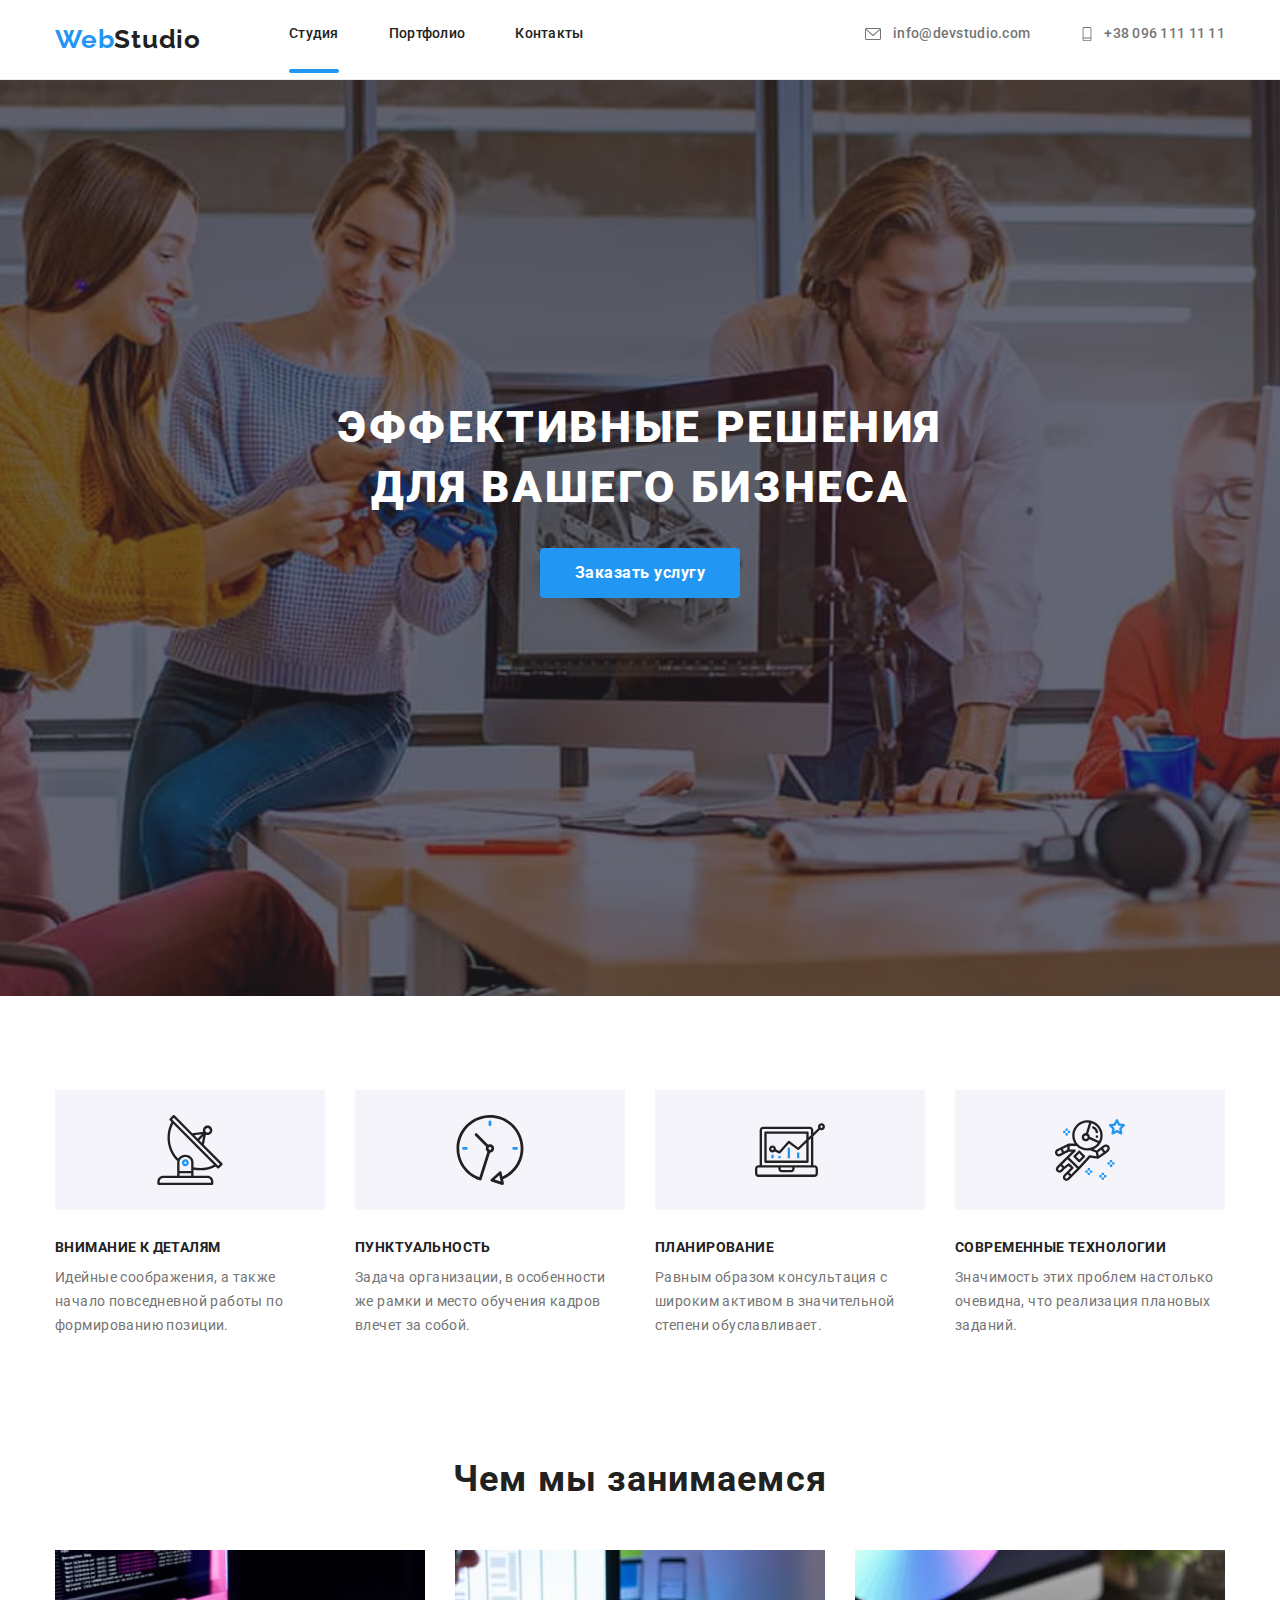
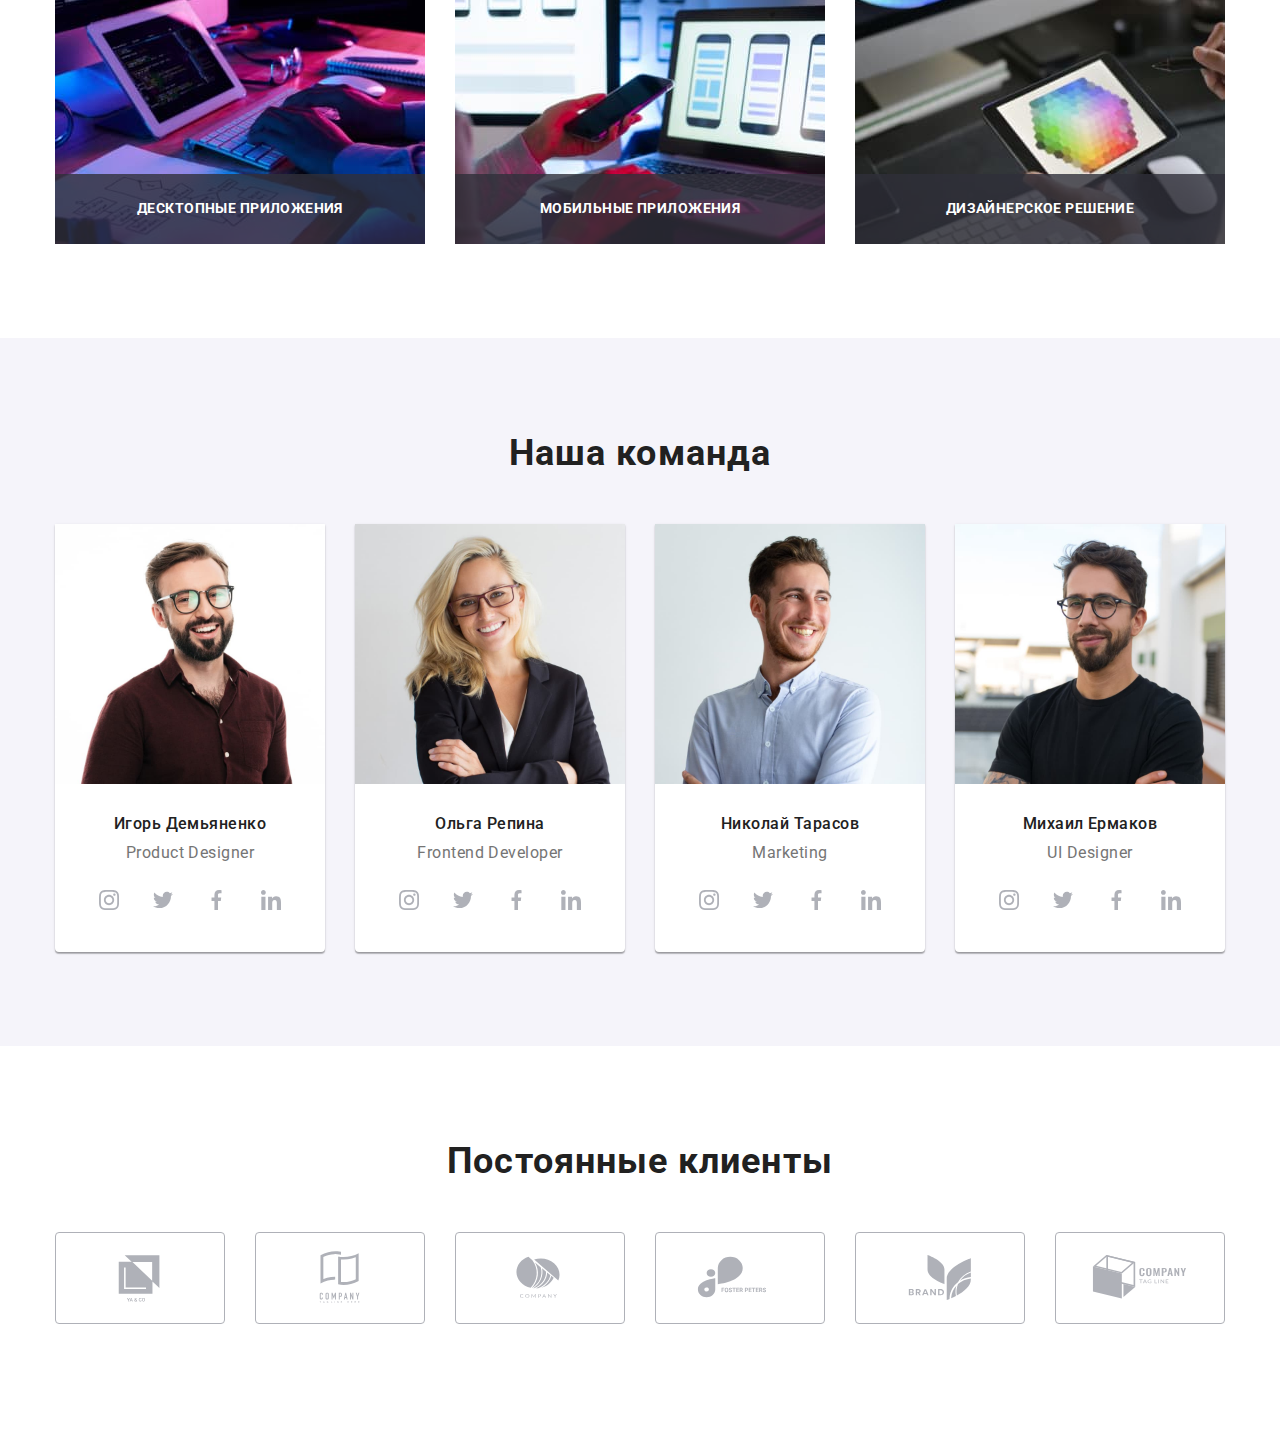
==== index.html @ 8dc0417c "." ====
<!DOCTYPE html>
<html lang="ru">
<head>
    <meta charset="UTF-8">
    <meta name="viewport" content="width=device-width, initial-scale=1.0">
    <title>Студия</title>
    <link rel="preconnect" href="https://fonts.googleapis.com" />
    <link rel="preconnect" href="https://fonts.gstatic.com" crossorigin />
    <link href="https://fonts.googleapis.com/css2?family=Roboto:wght@400;500;700;900&family=Raleway:wght@700&display=swap"
        rel="stylesheet" />
    <link rel="stylesheet" href="modern-normalize.css" crossorigin="anonymous" referrerpolicy="no-referrer" />
    <!-- <link rel="stylesheet" href="css/styles.css"/> -->
   <link rel="stylesheet" href="./css/main.min.css">
</head>
<body>
    <header class="header">
        <div class="container header__container">
        <a href="" class="header__logo link logo-span--color-dark"><span class="web">Web</span>Studio</a>
            <nav class="header__navigation">
                <ul class="header-list list">
                    <li class="header-list__item">
                        <a href="index.html" class="header-list__link link current">Студия</a>
                    </li>
                    <li class="header-list__item">
                        <a href="portfolio.html" class="header-list__link link">Портфолио</a>
                    </li>
                    <li class="header-list__item">
                        <a href="" class="header-list__link link">Контакты</a>
                    </li>
                </ul>
            </nav> 
            <div class="header__connect">
        <a href="mailto:info@devstudio.com" class="header__contacts link">
            <svg class="header__social-icon" width="20px" height="16px">
                <use href="./images/icons.svg#icon-mail"></use>

            </svg>
            info@devstudio.com</a>
   
        <a href="tel:+38 096 111 11 11" class="header__contacts link">
            <svg class="header__social-icon" 
            width="14px" 
            height="20px">
                <use href="./images/icons.svg#icon-phone"></use>
            </svg>
            +38 096 111 11 11</a>
    </div>
    <div class="open-menu">
        <button class="open-menu-btn">
        <svg class="open-menu-btn__icon" width="24px" height="16px">
            <use href="./images/icons.svg#icon-menu"></use>
        </svg>
    </button>
    </div>
    </div>
    <div class="mob-menu">
        <div class="container">
        <button type="button" class="mob-menu__btn" data-modal-close><svg class="mob-menu__btn__icon" width="18px"
                height="18px">
                <use href="./images/icons.svg#icon-close-black">
                </use>
            </svg>
        </button>
        <ul class="mob-menu-list list">
            <li class="mob-menu-list__item">
                <a href="index.html" class="mob-menu-list__link link current">Студия</a>
            </li>
            <li class="mob-menu-list__item">
                <a href="portfolio.html" class="mob-menu-list__link link">Портфолио</a>
            </li>
            <li class="mob-menu-list__item">
                <a href="" class="mob-menu-list__link link">Контакты</a>
            </li>
        </ul>
        <div class="mob-menu__connect">
            <a href="mailto:info@devstudio.com" class="mob-menu__contacts link">
                info@devstudio.com</a>
        
            <a href="tel:+38 096 111 11 11" class="mob-menu__contacts link">
                +38 096 111 11 11</a>
        </div>
        <div class="mob-social">
        <ul class="mob-menu-social-list list">
            <li class="mob-menu-social__item">
                <a class="mob-menu-social__link link">Instagram</a>
            </li>
            <li class="mob-menu-social__icon">
                <a class="mob-menu-social__link link">Twitter</a>
            </li>
            <li class="mob-menu-social__icon">
                <a class="mob-menu-social__link link">Facebook</a>
            </li>
            <li class="mob-menu-social__icon">
                <a class="mob-menu-social__link link">LinkedIn</a>
            </li>
        </ul>
    </div>
        </div>
    </div>
    </header>    
        <section class="main-title">
            <div class="container main-title__section">
            <h1>Эффективные решения для вашего бизнеса</h1>
            <button type="button" class="main-title__btn" data-modal-open>Заказать услугу</button>
        </div>
        </section>
    <main>
        <section class="points">
            <div class="container points__section symbols">
                <ul class="symbols-list list">
                    <li class="symbols-list__item">
                        
                        <a class="symbols-list__link link">
                            <svg class="symbols-list__icon" 
                            width="65,32"
                            height="70">
                        <use href="./images/icons.svg#icon-antenna"></use>
                    </svg>
                        </a>
                        <div class="symbols__under">
                            <h3 class="points-list__title">Внимание к деталям</h3>
                            <p class="points-list__pre-title">Идейные соображения, а также начало повседневной работы по формированию позиции.</p>
                        </div>
                    </li>
                    <li class="symbols-list__item">
                        <a class="symbols-list__link link">
                            <svg class="symbols-list__icon" width="66,96" height="70">
                                <use href="./images/icons.svg#icon-clock"></use>
                            </svg>
                        </a>
                        <div class="symbols__under">
                            <h3 class="points-list__title">Пунктуальность</h3>
                            <p class="points-list__pre-title">Задача организации, в особенности же рамки и место обучения кадров влечет за собой.
                        </p>
                        </div>
                    </li>
                    <li class="symbols-list__item">
                        <a class="symbols-list__link link">
                            <svg class="symbols-list__icon" width="70" height="70">
                                <use href="./images/icons.svg#icon-diagram"></use>
                            </svg>
                        </a>
                        <div class="symbols__under">
                            <h3 class="points-list__title">Планирование</h3>
                            <p class="points-list__pre-title">Равным образом консультация с широким активом в значительной степени обуславливает.
                            </p>
                        </div>
                    </li>
                    <li class="symbols-list__item">
                        <a class="symbols-list__link link">
                            <svg class="symbols-list__icon" width="70" height="70">
                                <use href="./images/icons.svg#icon-astronaut"></use>
                            </svg>
                        </a>
                        <div class="symbols__under">
                            <h3 class="points-list__title">Современные технологии</h3>
                            <p class="points-list__pre-title">Значимость этих проблем настолько очевидна, что реализация плановых заданий.</p>
                        </div>
                    </li>
                </ul>
            <!-- <ul class="points-list list">
                <li class="points-list__item">
                    <h3 class="points-list__title">Внимание к деталям</h3>
                    <p class="points-list__pre-title">Идейные соображения, а также начало повседневной работы по формированию позиции.</p>
                </li>
                <li class="points-list__item">
                    <h3 class="points-list__title">Пунктуальность</h3>
                    <p class="points-list__pre-title">Задача организации, в особенности же рамки и место обучения кадров влечет за собой.</p>
                </li>
                <li class="points-list__item">
                    <h3 class="points-list__title">Планирование</h3>
                    <p class="points-list__pre-title">Равным образом консультация с широким активом в значительной степени обуславливает.</p>
                </li>
                <li class="points-list__item">
                    <h3 class="points-list__title">Современные технологии</h3>
                    <p class="points-list__pre-title">Значимость этих проблем настолько очевидна, что реализация плановых заданий.</p>
                </li>
            </ul> -->
            </div>
        </section>
        <section class="products">
            <div class="container products__section">
            <h2 class="h2">Чем мы занимаемся</h2>
            <ul class="products-list list">
                <li class="products-list__item">
                    <img
                    class="products__img"
                    srcset="./images/img-1.jpg 1x, 
                    ./images/img-1-2x.jpg 2x"
                    src="./images/img-1.jpg" 
                    alt="рабочий процес"
                    width="370"  
                    height="294"
                    />
                    <p class="products-list__bottom">Десктопные приложения</p>
                    </li>
                <li class="products-list__item">
                    <img 
                    class="products__img"
                    srcset="./images/img-2.jpg 1x, 
                    ./images/img-2-2x.jpg 2x"
                    src="./images/img-2.jpg" 
                    alt="рабочий процес"
                    width="370" 
                    height="294"
                    />
                    <p class="products-list__bottom">Мобильные приложения</p>
                </li>
                <li class="products-list__item">
                    <img 
                    class="products__img"
                    srcset="./images/img-3.jpg 1x, 
                    ./images/img-3-2x.jpg 2x"
                    src="./images/img-3.jpg" 
                    alt="рабочий процес"
                    width="370" 
                    height="294"
                    />
                    <p class="products-list__bottom">Дизайнерское решение</p>
                </li>
            </ul>
            </div>
        </section>
        <section class="team">
        <div class="container team__section">
        <h2 class="h2">Наша команда</h2>
        <ul class="team-list list">
            <li class="team-list__item">
                <img 
                class="team__img"
                src="./images/img-4.jpg" 
                alt="работник"
                width="270"
                height="260"
                />
                <div class="team-item__under">
                <h3 class="team-list__title">Игорь Демьяненко</h3>
                <p lang="en" class="team-list__text">Product Designer</p>
                <ul class="social-list list">
                    <li class="social-list__item ">
                        <a href="" class="social-list__link link">
                            <svg class="social-list__icon" 
                                 width="20" 
                                 height="20">
                                <use href="./images/icons.svg#icon-instagram"></use>
                            </svg>
                        </a>
                    </li>
                    <li class="social-list__item ">
                        <a href="" class="social-list__link link">
                            <svg class="social-list__icon" 
                                 width="20" 
                                 height="20">
                                <use href="./images/icons.svg#icon-twiter"></use>
                            </svg>
                        </a>
                    </li>
                    <li class="social-list__item ">
                        <a href="" class="social-list__link link">
                            <svg class="social-list__icon"  
                                 width="20" 
                                 height="20">
                                <use href="./images/icons.svg#icon-facebook"></use>
                            </svg>
                        </a>
                    </li>
                    <li class="social-list__item">
                        <a href="" class="social-list__link link">
                            <svg class="social-list__icon" 
                                 width="20" 
                                 height="20">
                                <use href="./images/icons.svg#icon-linkedin"></use>
                            </svg>
                        </a>
                    </li>
                </ul>
                </div>
            </li>
            <li class="team-list__item">
                <img 
                class="team__img"
                src="./images/img-5.jpg" 
                alt="работник"
                width="270" 
                height="260"
                />
                <div class="team-item__under">
                <h3 class="team-list__title">Ольга Репина</h3>
                <p lang="en" class="team-list__text">Frontend Developer</p>
                <ul class="social-list list">
                    <li class="social-list__item ">
                        <a href="" class="social-list__link link">
                            <svg class="social-list__icon" width="20" height="20">
                                <use href="./images/icons.svg#icon-instagram"></use>
                            </svg>
                        </a>
                    </li>
                    <li class="social-list__item ">
                        <a href="" class="social-list__link link">
                            <svg class="social-list__icon" width="20" height="20">
                                <use href="./images/icons.svg#icon-twiter"></use>
                            </svg>
                        </a>
                    </li>
                    <li class="social-list__item ">
                        <a href="" class="social-list__link link">
                            <svg class="social-list__icon" width="20" height="20">
                                <use href="./images/icons.svg#icon-facebook"></use>
                            </svg>
                        </a>
                    </li>
                    <li class="social-list__item">
                        <a href="" class="social-list__link link">
                            <svg class="social-list__icon" width="20" height="20">
                                <use href="./images/icons.svg#icon-linkedin"></use>
                            </svg>
                        </a>
                    </li>
                </ul>
                </div>
            </li>
            <li class="team-list__item">
                <img 
                class="team__img"
                src="./images/img-6.jpg" 
                alt="работник"
                width="270" 
                height="260"
                />
                <div class="team-item__under">
                <h3 class="team-list__title">Николай Тарасов</h3>
                <p lang="en" class="team-list__text">Marketing</p>
                <ul class="social-list list">
                    <li class="social-list__item ">
                        <a href="" class="social-list__link link">
                            <svg class="social-list__icon" width="20" height="20">
                                <use href="./images/icons.svg#icon-instagram"></use>
                            </svg>
                        </a>
                    </li>
                    <li class="social-list__item ">
                        <a href="" class="social-list__link link">
                            <svg class="social-list__icon" width="20" height="20">
                                <use href="./images/icons.svg#icon-twiter"></use>
                            </svg>
                        </a>
                    </li>
                    <li class="social-list__item ">
                        <a href="" class="social-list__link link">
                            <svg class="social-list__icon" width="20" height="20">
                                <use href="./images/icons.svg#icon-facebook"></use>
                            </svg>
                        </a>
                    </li>
                    <li class="social-list__item">
                        <a href="" class="social-list__link link">
                            <svg class="social-list__icon" width="20" height="20">
                                <use href="./images/icons.svg#icon-linkedin"></use>
                            </svg>
                        </a>
                    </li>
                </ul>
                </div>
            </li>
            <li class="team-list__item">
                <img 
                class="team__img"
                src="./images/img-7.jpg" 
                alt="работник"
                width="270" 
                height="260"
                />
                <div class="team-item__under">
                <h3 class="team-list__title">Михаил Ермаков</h3>
                <p lang="en" class="team-list__text">UI Designer</p>
                <ul class="social-list list">
                    <li class="social-list__item ">
                        <a href="" class="social-list__link link">
                            <svg class="social-list__icon" width="20" height="20">
                                <use href="./images/icons.svg#icon-instagram"></use>
                            </svg>
                        </a>
                    </li>
                    <li class="social-list__item ">
                        <a href="" class="social-list__link link">
                            <svg class="social-list__icon" width="20" height="20">
                                <use href="./images/icons.svg#icon-twiter"></use>
                            </svg>
                        </a>
                    </li>
                    <li class="social-list__item ">
                        <a href="" class="social-list__link link">
                            <svg class="social-list__icon" width="20" height="20">
                                <use href="./images/icons.svg#icon-facebook"></use>
                            </svg>
                        </a>
                    </li>
                    <li class="social-list__item">
                        <a href="" class="social-list__link link">
                            <svg class="social-list__icon" width="20" height="20">
                                <use href="./images/icons.svg#icon-linkedin"></use>
                            </svg>
                        </a>
                    </li>
                </ul>
                </div>
            </li>
        </ul>
        </div>
        </section>
        <section class="clients">
            <div class="container clients__block">
            <h2 class="h2">Постоянные клиенты</h2>
            <ul class="clients-list list">
                <li class="clients-list__item">
                    <a href="" class="clients-list__link link">
                        <svg class="clients-list__icon" width="106" height="60">
                            <use href="./images/icons.svg#icon-Logo"></use>
                        </svg>
                    </a>
                </li>
                <li class="clients-list__item">
                    <a href="" class="clients-list__link link">
                        <svg class="clients-list__icon" width="106" height="60">
                            <use href="./images/icons.svg#icon-Logo-1"></use>
                        </svg>
                    </a>
                </li>
                <li class="clients-list__item">
                    <a href="" class="clients-list__link link">
                        <svg class="clients-list__icon" width="106" height="60">
                            <use href="./images/icons.svg#icon-Logo-2"></use>
                        </svg>
                    </a>
                </li>
                <li class="clients-list__item">
                    <a href="" class="clients-list__link link">
                        <svg class="clients-list__icon" width="106" height="60">
                            <use href="./images/icons.svg#icon-Logo-3"></use>
                        </svg>
                    </a>
                </li>
                <li class="clients-list__item">
                    <a href="" class="clients-list__link link">
                        <svg class="clients-list__icon" width="106" height="60">
                            <use href="./images/icons.svg#icon-Logo-4"></use>
                        </svg>
                    </a>
                </li>
                <li class="clients-list__item">
                    <a href="" class="clients-list__link link">
                        <svg class="clients-list__icon" width="106" height="60">
                            <use href="./images/icons.svg#icon-Logo-5"></use>
                        </svg>
                    </a>
                </li>
            </ul>
            </div>
        </section>
    </main>
    <!-- <footer class="footer">
        <div class="container footer__full">
        <div class="container-1 footer__adress">
        <a href="" class="footer__logo link logo-span--color-light"><span class="web">Web</span>Studio</a>
        <address>
            <ul class="footer-contact-list list">
                <li class="footer-contact-list__item"><a
                        href="https://www.google.com/maps?q=%D0%B3.+%D0%9A%D0%B8%D0%B5%D0%B2,+%D0%BF%D1%80-%D1%82+%D0%9B%D0%B5%D1%81%D0%B8+%D0%A3%D0%BA%D1%80%D0%B0%D0%B8%D0%BD%D0%BA%D0%B8,+26&um=1&ie=UTF-8&sa=X&ved=2ahUKEwiX25f0-PTzAhWwhv0HHc4ZDNgQ_AUoAXoECAEQAw"
                        class="footer-contact-list__link link" target="_blank" rel="noreferrer noopener">г. Киев, пр-т Леси Украинки,
                        26</a>
                </li>
                <li class="footer-contact-list__item item"><a href="mailto:info@devstudio.com" class="footer-contact-list__tel link">info@example.com</a>
                </li>
                <li class="footer-contact-list__item item-1"><a href="tel:+38 096 111 11 11" class="footer-contact-list__tel link">+38 099 111 11 11</a>
                </li>
            </ul>
        </address>
        </div>
    <div class="container-1 footer__social">
        <h4 class="h4">присоединяйтесь</h4>
        <ul class="footer-social list">
            <li class="footer-social__item ">
                <a 
                href="" 
                class="footer-social__link link">
                     <svg class="footer-social__icon" 
                     width="20" 
                     height="20">
                    <use href="./images/icons.svg#icon-instagram"></use>
                </svg>
            </a>
            </li>
            <li class="footer-social__item ">
                <a href="" 
                class="footer-social__link link">
                <svg class="footer-social__icon" 
                     width="20" 
                     height="20">
                    <use href="./images/icons.svg#icon-twiter"></use>
                </svg>
                </a>
            </li>
            <li class="footer-social__item ">
                <a href="" 
                class="footer-social__link link">
                <svg class="footer-social__icon" 
                     width="20" 
                     height="20">
                    <use href="./images/icons.svg#icon-facebook"></use>
                </svg>
                </a>
            </li>
            <li class="footer-social__item">
                <a href="" 
                class="footer-social__link link">
                <svg class="footer-social__icon" 
                     width="20" 
                     height="20">
                    <use href="./images/icons.svg#icon-linkedin"></use>
                </svg>
                </a>
            </li>
        </ul>
        </div> -->
        <!-- <div class="container-2 footer__subscribe subscribe"> 
            <h4 class="h4">Подпишитесь на рассылку</h4>
            <form name="subscribe-form" class="subscribe-form" autocomplete="on" novalidate>
                <input type="email" name="email" placeholder="E-mail" class="subscribe-form__input"/>
                <button type="submit" class="subscribe-form__btn">Подписаться 
                <svg class="subscribe-form__icon"
                width="24px"
                height="24px">
                <use href="./images/icons.svg#icon-send" ></use>
                </svg>
            </button>
            </form>
        </div>
        </div>
    </footer> -->
    <div class="backdrop is-hidden" data-modal>
        <div class="modal" >
            <button type="button" class="modal__close-btn" data-modal-close><svg class="modal__close-btn__icon" width="18px" height="18px">
                <use href="./images/icons.svg#icon-close-black">
                </use>
            </svg>
            </button>
          
            <p class="modal-title">Оставьте свои данные мы вам перезвоним</p>
            <form class="form" name="modal_form" autocomplete="on" novalidate>
            <div class="modal-form__field">
                <label class="modal-form__field__top">Имя</label>
                <input type="text" name="name" class="modal-form__field__input" />
                <svg class="modal-form__field__icon" width="18px" height="18px">
                    <use href="./images/icons.svg#icon-person-black"></use>
                </svg>
            </div>
            <div class="modal-form__field">
                <label class="modal-form__field__top">Телефон</label>
               
                    <input 
                    type="tel" 
                    name="phone_number"
                    class="modal-form__field__input" /> 
                    <svg class="modal-form__field__icon" width="18px" height="18px">
                        <use href="./images/icons.svg#icon-phone-black"></use>
                    </svg>
                </div>
                    <div class="modal-form__field">
                <label class="modal-form__field__top">Почта</label>
                <input type="email" name="email" class="modal-form__field__input" />
                <svg class="modal-form__field__icon" width="18px" height="18px">
                    <use href="./images/icons.svg#icon-email-black"></use>
                </svg>
            </div>
            <div class="modal-form__field">
                <label class="modal-form__field__top">Комментарий</label>
                <textarea name="feedback" rows="5" placeholder="Введите текст" class="modal-form__field__text"></textarea>
            </div>
            <div class="modal-form__field">
                
                <input type="checkbox" name="agree" id="modal-check" class="modal-form__field__check visually-hidden" />
                <label class="modal-form__field__check-text" for="modal-check">Соглашаюсь с рассылкой и принимаю <a href=""
                        class="modal-form__field__link">Условия договора</a></label>
                </div>
                <button type="submit" class="modal-form__field__submit-btn">Отправить</button>
            </form>
        </div>
    </div>
    <script src="./js/modal.js"></script>
</body>
</html>
---- css/main.min.css ----
.header{padding-top:16px;padding-bottom:16px;border-bottom:1px solid #ececec}@media screen and (min-width: 1200px){.header{padding-top:24px;padding-bottom:24px;border-bottom:1px solid #ececec}}@media screen and (min-width: 1200px){.header__container{display:flex;justify-content:space-between;align-items:center}}@media screen and (min-width: 1px) and (max-width: 767px){.header__container{display:flex;justify-content:space-between;align-items:center}}@media screen and (min-width: 768px){.header__container{display:flex;justify-content:space-between;align-items:flex-start}}.header__navigation{display:flex}.header-list{display:flex}@media screen and (max-width: 767px){.header-list{display:none}}@media screen and (min-width: 1200px){.header__connect{display:flex;margin-left:auto;align-items:center;justify-content:center;flex-direction:row}}@media screen and (max-width: 767px){.header__connect{display:none}}@media screen and (min-width: 768px) and (max-width: 1199px){.header__connect{display:flex;margin-left:84px;flex-direction:column}}.header__contacts:nth-of-type(1){margin-right:50px}@media screen and (min-width: 1200px){.header__logo{margin-right:93px}}@media screen and (min-width: 768px){.header__logo{margin-right:88px}}.header-list__item{margin-right:50px}.header-list__item:last-child{margin-right:0;transition:color 200ms linear;transition-timing-function:cubic-bezier(0.4, 0, 0.2, 1)}.header__logo{font-family:Raleway;font-weight:700;font-size:26px;line-height:1.19;letter-spacing:0.03em}.header-list__link{font-weight:500;font-size:14px;line-height:1.14;letter-spacing:0.02em;color:var(--first-text-color);transition:color 200ms linear;transition-timing-function:cubic-bezier(0.4, 0, 0.2, 1);position:relative}.header-list__link.current::after{content:"";width:100%;height:4px;background-color:var(--accent-color);border-radius:10px;position:absolute;left:0;bottom:-32px}.header-list__link:hover,.header-list__link:focus{color:var(--accent-color)}.header__contacts{display:flex;font-weight:500;font-size:14px;line-height:1.14;letter-spacing:0.02em;color:var(--second-text-color);align-items:center;margin-right:30px;transition:color 200ms linear;transition-timing-function:cubic-bezier(0.4, 0, 0.2, 1)}.header__contacts:hover,.header__contacts:focus{color:var(--accent-color)}.header__contacts:hover .header__social-icon,.header__contacts:focus .header__social-icon{fill:var(--accent-color)}.header__contacts:last-child{margin-right:0}.logo-span--color-dark{color:var(--first-text-color)}.web{color:var(--accent-color)}.header__social-icon{fill:var(--second-text-color);margin-right:10px;align-self:center;transition:color 200ms linear;transition-timing-function:cubic-bezier(0.4, 0, 0.2, 1)}.open-menu-btn__icon{fill:black}.mob-menu{position:fixed;background-color:#fff;width:100vw;height:100vh;top:0;z-index:5}@media screen and (min-width: 768px){.mob-menu{display:none}}:root{--first-text-color: #212121;--second-text-color: #757575;--third-text-color: #ffffff;--mail-text-color: rgba(255, 255, 255, 0.6);--social-icon-color: rgba(255, 255, 255, 0.1);--first-button-color: #f5f4fa;--second-button-color: #2196f3;--accent-color: #2196f3;--bg-color: #2f303a;--bg-color-2: #f5f4fa;--social-icon-color: rgba(255, 255, 255, 0.1);--icon-first-color: #afb1b8}p,h1,h2,h3,h4,h5,h6{margin:0}ul{margin:0;padding:0}button{cursor:pointer}img{display:block}address{font-style:normal}body{font-family:Roboto;font-style:normal}.list{margin-left:0;padding-left:0;list-style:none}.link{text-decoration:none}.points{padding-top:60px;padding-bottom:60px}@media screen and (min-width: 1200px){.points{padding-top:94px;padding-bottom:94px;margin-bottom:94px}}@media screen and (min-width: 1200px){.points__section{display:flex;align-items:center;justify-content:space-between;flex-direction:column}}.points-list__title{font-weight:700;font-size:14px;line-height:1.14;letter-spacing:0.03em;text-transform:uppercase;color:var(--first-text-color);margin-bottom:10px}@media screen and (max-width: 767px){.points-list__title{text-align:center}}.points-list__pre-title{font-weight:400;font-size:14px;line-height:1.71;letter-spacing:0.03em;color:var(--second-text-color)}.symbols__under{padding:30px 0 30px 0;width:100%}@media screen and (min-width: 768px){.symbols__under{width:calc(100% / 2 - 30px 0);width:354px}}@media screen and (min-width: 1200px){.symbols__under{width:270px}}.symbols-list{margin-right:0;margin-bottom:30px}@media screen and (min-width: 768px){.symbols-list{display:flex;flex-wrap:wrap}}@media screen and (min-width: 1200px){.symbols-list{display:flex;flex-wrap:nowrap}}.symbols-list__item{margin-bottom:30px}@media screen and (min-width: 768px){.symbols-list__item{width:calc(100% / 2 - 30px 0);margin-right:30px;margin-bottom:30px}.symbols-list__item:nth-of-type(2n){margin-right:0}.symbols-list__item:nth-of-type(3){margin-bottom:0}.symbols-list__item:nth-of-type(4){margin-bottom:0}}@media screen and (min-width: 1200px){.symbols-list__item{width:270px;height:120px;margin-right:30px}.symbols-list__item:nth-of-type(2){margin-right:30px}.symbols-list__item:last-child{margin-right:0}}.symbols-list__item:last-child{margin-bottom:0}@media screen and (min-width: 1200px){.symbols-list__link{padding:0;width:100%;height:100%;display:flex;align-items:center;justify-content:center;background-color:var(--bg-color-2)}}@media screen and (min-width: 768px) and (max-width: 1199px){.symbols-list__link{width:354px;height:120px;display:flex;align-items:center;justify-content:center;background-color:var(--bg-color-2)}}@media screen and (min-width: 1px) and (max-width: 767px){.symbols-list__link{padding-top:25px;padding-bottom:25px;width:100%;height:100%;width:100%;height:100%;display:flex;align-items:center;justify-content:center;background-color:var(--bg-color-2)}}.symbols-list__icon{display:flex;align-items:center;justify-content:center}h1{font-size:26px;font-weight:900;line-height:1.61;letter-spacing:0.06em;text-transform:uppercase;text-align:center;color:var(--third-text-color);width:360px}@media screen and (min-width: 1200px){h1{font-size:44px;line-height:1.36;width:696px;height:120px;left:452px}}.main-title__section{padding:118px 60px 118px 60px;width:100%;display:flex;align-items:center;justify-content:space-between;flex-direction:column;align-items:center}@media screen and (min-width: 1200px){.main-title__section{display:flex;align-items:center;justify-content:space-between;flex-direction:column}}.main-title{background-position:center;background-repeat:no-repeat;background-size:cover}@media screen and (min-width: 1px) and (max-width: 767px){.main-title{background-position:center;background-repeat:no-repeat;background-size:cover;background-image:linear-gradient(rgba(47,48,58,0.4), rgba(47,48,58,0.4)),url(../images/bg-img-mobile-1x.jpg)}}@media screen and (min-width: 1px) and (max-width: 767px) and (min-device-pixel-ratio: 2), screen and (min-width: 1px) and (max-width: 767px) and (min-resolution: 192dpi), screen and (min-width: 1px) and (max-width: 767px) and (min-resolution: 2dppx){.main-title{background-image:linear-gradient(rgba(47,48,58,0.4), rgba(47,48,58,0.4)),url(../images/bg-img-mobile-2x.jpg)}}@media screen and (min-width: 768px){.main-title{background-image:linear-gradient(rgba(47,48,58,0.4), rgba(47,48,58,0.4)),url(../images/bg-img-tablet-1x.jpg)}}@media screen and (min-width: 768px) and (min-device-pixel-ratio: 2), screen and (min-width: 768px) and (min-resolution: 192dpi), screen and (min-width: 768px) and (min-resolution: 2dppx){.main-title{background-image:linear-gradient(rgba(47,48,58,0.4), rgba(47,48,58,0.4)),url(../images/bg-img-tablet-2x.jpg)}}@media screen and (min-width: 1200px){.main-title{background-image:linear-gradient(rgba(47,48,58,0.4), rgba(47,48,58,0.4)),url(../images/bg-img.jpg);padding-top:200px;padding-bottom:280px}}@media screen and (min-width: 1200px) and (min-device-pixel-ratio: 2), screen and (min-width: 1200px) and (min-resolution: 192dpi), screen and (min-width: 1200px) and (min-resolution: 2dppx){.main-title{background-image:linear-gradient(rgba(47,48,58,0.4), rgba(47,48,58,0.4)),url(../images/bg-img-2x.jpg)}}@media screen and (min-width: 1200px){.products__img{width:370px;height:294px}}.products{padding-bottom:94px}@media screen and (min-width: 0px) and (max-width: 1199px){.products{display:none}}@media screen and (min-width: 1200px){.products{display:flex}}@media screen and (min-width: 320px) and (max-width: 1199px){.products-list{display:none}}@media screen and (min-width: 1200px){.products-list{display:flex}}.products-list__item{margin-right:30px;position:relative}.products-list__item:last-child{margin-right:0}.products__section{display:flex;align-items:center;justify-content:space-between;flex-direction:column}.products-list__bottom{font-family:Roboto;font-style:normal;font-weight:bold;font-size:14px;line-height:1.14;text-align:center;letter-spacing:0.03em;text-transform:uppercase;color:#ffffff;padding:27px 82px;background-color:rgba(47,48,58,0.8);width:370px;position:absolute;top:224px;left:0}.team{padding-top:60px;padding-bottom:60px;background-color:var(--bg-color-2)}@media screen and (min-width: 1200px){.team{padding-top:94px;padding-bottom:94px}}@media screen and (min-width: 768px){.team-list{display:flex;flex-wrap:wrap}}@media screen and (min-width: 1200px){.team-list{display:flex;margin-left:0}}.team-list__item{margin-bottom:30px;box-shadow:0px 1px 3px rgba(0,0,0,0.12),0px 1px 1px rgba(0,0,0,0.14),0px 2px 1px rgba(0,0,0,0.2);border-radius:0px 0px 4px 4px;background-color:#fff;width:100%}@media screen and (min-width: 768px){.team-list__item{flex-basis:calc(100% / 2 - 30px);margin-left:30px;margin-bottom:30px}.team-list__item:nth-of-type(1){margin-left:0}.team-list__item:nth-of-type(3){margin-bottom:0;margin-left:0}.team-list__item:nth-of-type(4){margin-bottom:0}}@media screen and (min-width: 1200px){.team-list__item{margin-right:30px;margin-bottom:0;margin-left:0;flex-basis:calc(100% / 4 - 30px)}.team-list__item:last-child{margin-right:0}}.team-list__item:last-child{margin-bottom:0}@media screen and (min-width: 1200px){.team-list__item:last-child{margin-right:0}}.team-item__under{padding:30px 0 30px 0;width:100%}@media screen and (min-width: 1200px){.team-item__under{margin-bottom:0;margin-top:0}}.team-list__title{font-weight:500;font-size:16px;line-height:1.19;letter-spacing:0.03em;color:var(--first-text-color);text-align:center}.team-list__text{font-weight:400;font-size:16px;line-height:1.19;letter-spacing:0.03em;color:var(--second-text-color);margin-top:10px;text-align:center}@media screen and (min-width: 1200px){.team__section{display:flex;align-items:center;justify-content:space-between;flex-direction:column}}.team__img{width:100%;height:100%}@media screen and (min-width: 768px){.team__img{width:354px;height:374px}}@media screen and (min-width: 1200px){.team__img{width:270px;height:260px}}.h2{text-align:center;font-weight:700;font-size:36px;line-height:1.17;letter-spacing:0.03em;color:var(--first-text-color);margin-bottom:30px}@media screen and (min-width: 1200px){.h2{margin-bottom:50px}}.social-list{display:flex;justify-content:center}.social-list__item{width:44px;height:44px;margin-right:10px;margin-top:16px;transition:color 200ms linear;transition-timing-function:cubic-bezier(0.4, 0, 0.2, 1)}.social-list__item:last-child{margin-right:0;transition:color 200ms linear;transition-timing-function:cubic-bezier(0.4, 0, 0.2, 1)}.social-list__link{width:100%;height:100%;border-radius:50%;display:flex;align-items:center;justify-content:center;background-color:var(--third-text-color);transition:color 200ms linear;transition-timing-function:cubic-bezier(0.4, 0, 0.2, 1)}.social-list__link:hover,.social-list__link:focus{background-color:var(--accent-color)}.social-list__link:hover .social-list__icon,.social-list__link:focus .social-list__icon{fill:var(--third-text-color)}.social-list__icon{fill:var(--icon-first-color);transition:color 200ms linear;transition-timing-function:cubic-bezier(0.4, 0, 0.2, 1)}.clients{padding-top:60px;padding-bottom:60px}@media screen and (min-width: 1200px){.clients{padding-top:94px;padding-bottom:94px}}@media screen and (min-width: 1200px){.clients__block{display:flex;align-items:center;justify-content:space-between;flex-direction:column}}.clients-list{display:flex;flex-wrap:wrap;margin-right:0}@media screen and (min-width: 768px){.clients-list{display:flex;flex-wrap:wrap;margin-right:0}}@media screen and (min-width: 1200px){.clients-list{display:flex;flex-wrap:nowrap;margin-right:0}}@media screen and (max-width: 767px){.clients-list__item{width:210px;height:92px;width:calc(100% / 2 - 30px 0);margin-right:30px;margin-bottom:30px}.clients-list__item:nth-of-type(2n){margin-right:0}.clients-list__item:nth-of-type(5){margin-bottom:0}.clients-list__item:nth-of-type(6){margin-bottom:0}}@media screen and (min-width: 768px){.clients-list__item{width:226px;height:92px;width:calc(100% / 3 - 30px 0);margin-right:30px;margin-bottom:30px}.clients-list__item:nth-of-type(3n){margin-right:0}.clients-list__item:nth-of-type(4){margin-bottom:0}.clients-list__item:nth-of-type(5){margin-bottom:0}.clients-list__item:nth-of-type(6){margin-bottom:0}}@media screen and (min-width: 1200px){.clients-list__item{width:170px;height:92px;margin-right:30px;margin-bottom:30px;margin-left:0;flex-basis:calc(100% / 4 - 30px 0)}.clients-list__item:last-child{margin-right:0}.clients-list__item:nth-of-type(3){margin-right:30px}}.clients-list__link{width:100%;height:100%;display:flex;align-items:center;justify-content:center;background-color:var(--third-text-color);border:1px solid var(--icon-first-color);box-sizing:border-box;border-radius:4px;transition:color 200ms linear, border 200ms linear;transition-timing-function:cubic-bezier(0.4, 0, 0.2, 1)}.clients-list__link:hover,.clients-list__link:focus{border:1px solid var(--accent-color)}.clients-list__link:hover .clients-list__icon,.clients-list__link:focus .clients-list__icon{fill:var(--accent-color)}.clients-list__icon{fill:var(--icon-first-color);transition:color 200ms linear;transition-timing-function:cubic-bezier(0.4, 0, 0.2, 1)}.footer{background-color:var(--bg-color);padding-top:60px;padding-bottom:60px}.footer__full{display:flex;align-items:center;justify-content:space-between;align-items:baseline}.footer__adress{display:flex;align-items:flex-start;justify-content:space-between;flex-direction:column}.footer__logo{font-family:Raleway;font-weight:700;font-size:26px;line-height:1.19;letter-spacing:0.03em;margin-bottom:20px}.footer-social{display:flex}.footer-social__item{width:44px;height:44px;margin-right:10px}.footer-social__link{width:100%;height:100%;border-radius:50%;display:flex;align-items:center;justify-content:center;background-color:var(--social-icon-color);transition:background-color 200ms linear, color 200ms linear;transition-timing-function:cubic-bezier(0.4, 0, 0.2, 1)}.footer-social__link:hover,.footer-social__link:focus{background-color:var(--accent-color);color:var(--third-text-color)}.footer-social__link:hover .footer-social__icon,.footer-social__link:focus .footer-social__icon{fill:var(--third-text-color)}.footer-social__icon{fill:var(--third-text-color)}.footer-social__item:last-child{margin-right:0}.logo-span--color-light{color:var(--third-text-color)}.footer-contact-list{display:flex;flex-direction:column}.item{margin-top:9px}.item-1{margin-top:9px}.footer-contact-list__link{font-size:14px;font-style:normal;line-height:1.71;letter-spacing:0.03em;color:var(--third-text-color);margin-top:20px}.footer-contact-list__tel{font-size:14px;font-style:normal;line-height:1.71;letter-spacing:0.03em;color:var(--mail-text-color)}.h4{font-family:Roboto;font-style:normal;font-weight:bold;font-size:14px;line-height:1.14;letter-spacing:0.03em;text-transform:uppercase;color:var(--third-text-color);margin-bottom:20px}.footer__social{display:flex;align-items:flex-start;justify-content:space-between;flex-direction:column}.footer__subscribe{display:flex;align-items:flex-start;justify-content:space-between;flex-direction:column}.subscribe-form{display:flex}.subscribe-form__input{display:flex;color:rgba(255,255,255,0.6);padding-left:16px;width:358px;height:50px;border:1px solid rgba(255,255,255,0.3);box-sizing:border-box;filter:drop-shadow(0px 4px 4px rgba(0,0,0,0.15));border-radius:4px;background-color:var(--bg-color)}.subscribe-form__input::placeholder{position:absolute;top:15px;left:16px;font-family:Roboto;font-style:normal;font-weight:normal;font-size:14px;line-height:20px;letter-spacing:0.01em;color:rgba(255,255,255,0.6)}.subscribe-form__input:not(:placeholder-shown){border:1px solid var(--accent-color)}.backdrop{width:100vw;height:100vh;background-color:rgba(0,0,0,0.2);position:fixed;top:0;left:0;transition:opacity 200ms, visibility 200ms}.backdrop.is-hidden .modal{transform:scale(1.5)}.modal{width:528px;height:581px;background-color:#fff;border-radius:4px;position:absolute;top:50%;left:50%;transform:scale(1) translate(-50%, -50%);transition:transform 200ms;padding:40px}.modal__close-btn{position:absolute;top:10px;right:10px;width:30px;height:30px;background:#ffffff;border:1px solid rgba(0,0,0,0.1);border-radius:50%;display:flex;align-items:center;justify-content:center}.modal__close-btn:hover,.modal__close-btn:focus{background-color:#fff}.modal__close-btn:hover .modal__close-btn__icon,.modal__close-btn:focus .modal__close-btn__icon{fill:var(--accent-color)}.modal-form__field__icon{position:absolute;top:50%;left:12px;fill:#212121}.modal-title{font-family:Roboto;font-style:normal;font-weight:bold;font-size:20px;line-height:1.15;text-align:center;letter-spacing:0.03em;color:#212121;margin-bottom:12px}.modal-form__field__input{width:100%;height:40px;padding-top:12px;padding-bottom:12px;padding-left:42px;border:1px solid rgba(33,33,33,0.2);box-sizing:border-box;border-radius:4px}.modal-form__field__input:hover,.modal-form__field__input:focus{border:1px solid var(--accent-color)}.modal-form__field__input:hover+.modal-form__field__icon,.modal-form__field__input:focus+.modal-form__field__icon{fill:var(--accent-color)}.modal-form__field__text{width:100%;height:120px;border:1px solid rgba(33,33,33,0.2);box-sizing:border-box;border-radius:4px;padding:12px 16px}.modal-form__field__text::placeholder{position:absolute;top:15px;left:16px;font-family:Roboto;font-style:normal;font-weight:normal;font-size:14px;line-height:20px;letter-spacing:0.01em;color:rgba(117,117,117,0.5)}.modal-form__field__text:hover,.modal-form__field__text:focus{border:1px solid var(--accent-color)}.modal-form__field__check{position:absolute;top:437px;left:76.38px;margin-bottom:30px;margin-top:10px}.modal-form__field__check:checked+.modal-form__field__check-text::before{background-image:url(../images/check.svg);background-position:center;background-size:cover;background-repeat:no-repeat;border:none}.modal-form__field__check-text{font-size:14px;color:#757575;display:flex}.modal-form__field__check-text::before{content:"";width:16px;height:15px;border:2px solid #212121;margin-right:8.38px;display:block;border-radius:2px}.modal-form__field{margin-bottom:10px;position:relative}.is-hidden{visibility:hidden;opacity:0;pointer-events:none}.modal-form__field__top{font-family:Roboto;font-size:12px;line-height:1.17;letter-spacing:0.01em;color:#757575;margin-bottom:4px;display:block;margin-bottom:4px}.modal-form__field__link{color:#2196f3}textarea{resize:none;padding:12px 16px}.main{padding-top:94px;padding-bottom:94px}.kinds__photo{display:flex;justify-content:space-between}.kinds__section{display:flex;align-items:center;justify-content:space-between;flex-direction:column;margin-bottom:50px}.kinds-list{display:flex}.photo-list{display:flex;flex-wrap:wrap}.photo-list__item{margin:0 13px 28px 13px;flex-basis:calc(100% / 3 - 30px);border:1px solid #ececec;transition:background-color 200ms linear, box-shadow 200ms linear;transition-timing-function:cubic-bezier(0.4, 0, 0.2, 1)}.photo-list__item:hover,.photo-list__item:focus{box-shadow:0px 1px 1px rgba(0,0,0,0.12),0px 4px 4px rgba(0,0,0,0.06),1px 4px 6px rgba(0,0,0,0.16)}.photo-list__item:hover .photo-list__item__top{transform:translateY(0)}.photo-list__item:nth-of-type(3n){margin-right:0}.photo-list__item:nth-of-type(3n+1){margin-left:0}.photo-list__item:nth-last-of-type(-n+3){margin-bottom:0}button:active,button:hover,button:focus{cursor:pointer;background:var(--second-button-color)}.photo-list__item__wrap{position:relative;overflow:hidden}.photo-list__item__top{position:absolute;top:0;left:0;height:100%;font-size:18px;color:#ffffff;line-height:1.56;padding:63px 24px;background-color:rgba(33,150,243,0.9);transform:translateY(100%);transition:transform 200ms}.photo-list__text{padding:20px 24px 20px 24px;width:370px}.photo-list__title{font-weight:700;font-size:18px;line-height:2;letter-spacing:0.06em;color:var(--first-text-color)}.photo-list__pre-title{font-size:16px;line-height:1.87;letter-spacing:0.03em;color:var(--second-text-color);margin-top:4px}.open-menu-btn{border:none;background-color:transparent;margin-left:auto}@media screen and (min-width: 768px){.open-menu-btn{display:none}}.open-menu-btn:hover,.open-menu-btn:focus{background-color:transparent}.open-menu-btn:hover .open-menu-btn__icon,.open-menu-btn:focus .open-menu-btn__icon{fill:var(--accent-color)}.mob-menu__btn{position:absolute;top:10px;right:15px;width:30px;height:30px;background:#ffffff;border:1px solid rgba(0,0,0,0.1);border-radius:50%;display:flex;align-items:center;justify-content:center}.mob-menu__btn:hover,.mob-menu__btn:focus{background-color:#fff}.mob-menu__btn:hover .mob-menu__btn__icon,.mob-menu__btn:focus .mob-menu__btn__icon{fill:var(--accent-color)}.main-title__btn{background-color:var(--accent-color);font-family:Roboto, sans-serif;font-weight:700;font-size:16px;line-height:1.62;letter-spacing:0.03em;color:var(--third-text-color);margin-top:40px;width:200px;height:50px;left:140px;top:292px;align-self:center;border-radius:4px;text-align:center;letter-spacing:0.03em;border:none;margin-top:30px}@media screen and (min-width: 1200px){.main-title__btn{left:700px;top:430px;margin-top:30px}}button:active,button:hover{cursor:pointer}.modal-form__field__submit-btn{position:absolute;top:491px;left:164px;background-color:var(--accent-color);border-radius:4px;font-family:Roboto, sans-serif;font-weight:700;font-size:16px;line-height:1.62;letter-spacing:0.03em;color:var(--third-text-color);width:200px;height:50px;border:none}.modal-form__field__submit-btn:hover{box-shadow:0px 4px 4px rgba(0,0,0,0.15)}.kinds-list__btn{background-color:var(--first-button-color);border-radius:4px;font-family:Roboto;font-weight:500;font-size:16px;line-height:1.62;text-align:center;letter-spacing:0.03em;border:none;padding:6px 22px;margin-right:8px;transition:color 200ms linear, background-color 200ms linear;transition-timing-function:cubic-bezier(0.4, 0, 0.2, 1)}.kinds-list__btn:hover,.kinds-list__btn:active,.kinds-list__btn:focus{color:var(--third-text-color)}.subscribe-form__btn{display:flex;justify-content:center;align-items:center;font-family:Roboto;font-style:normal;font-weight:700;font-size:16px;line-height:1.87;color:#fff;background-color:var(--accent-color);border:none;letter-spacing:0.03em;width:200px;height:50px;margin-left:12px;transition:background-color 200ms linear, color 200ms linear;transition-timing-function:cubic-bezier(0.4, 0, 0.2, 1)}.container{width:100%;margin:0 auto;padding-left:15px;padding-right:15px}@media screen and (min-width: 480px){.container{width:480px}}@media screen and (min-width: 768px){.container{width:768px}}@media screen and (min-width: 1200px){.container{width:1200px}}
/*# sourceMappingURL=main.min.css.map */
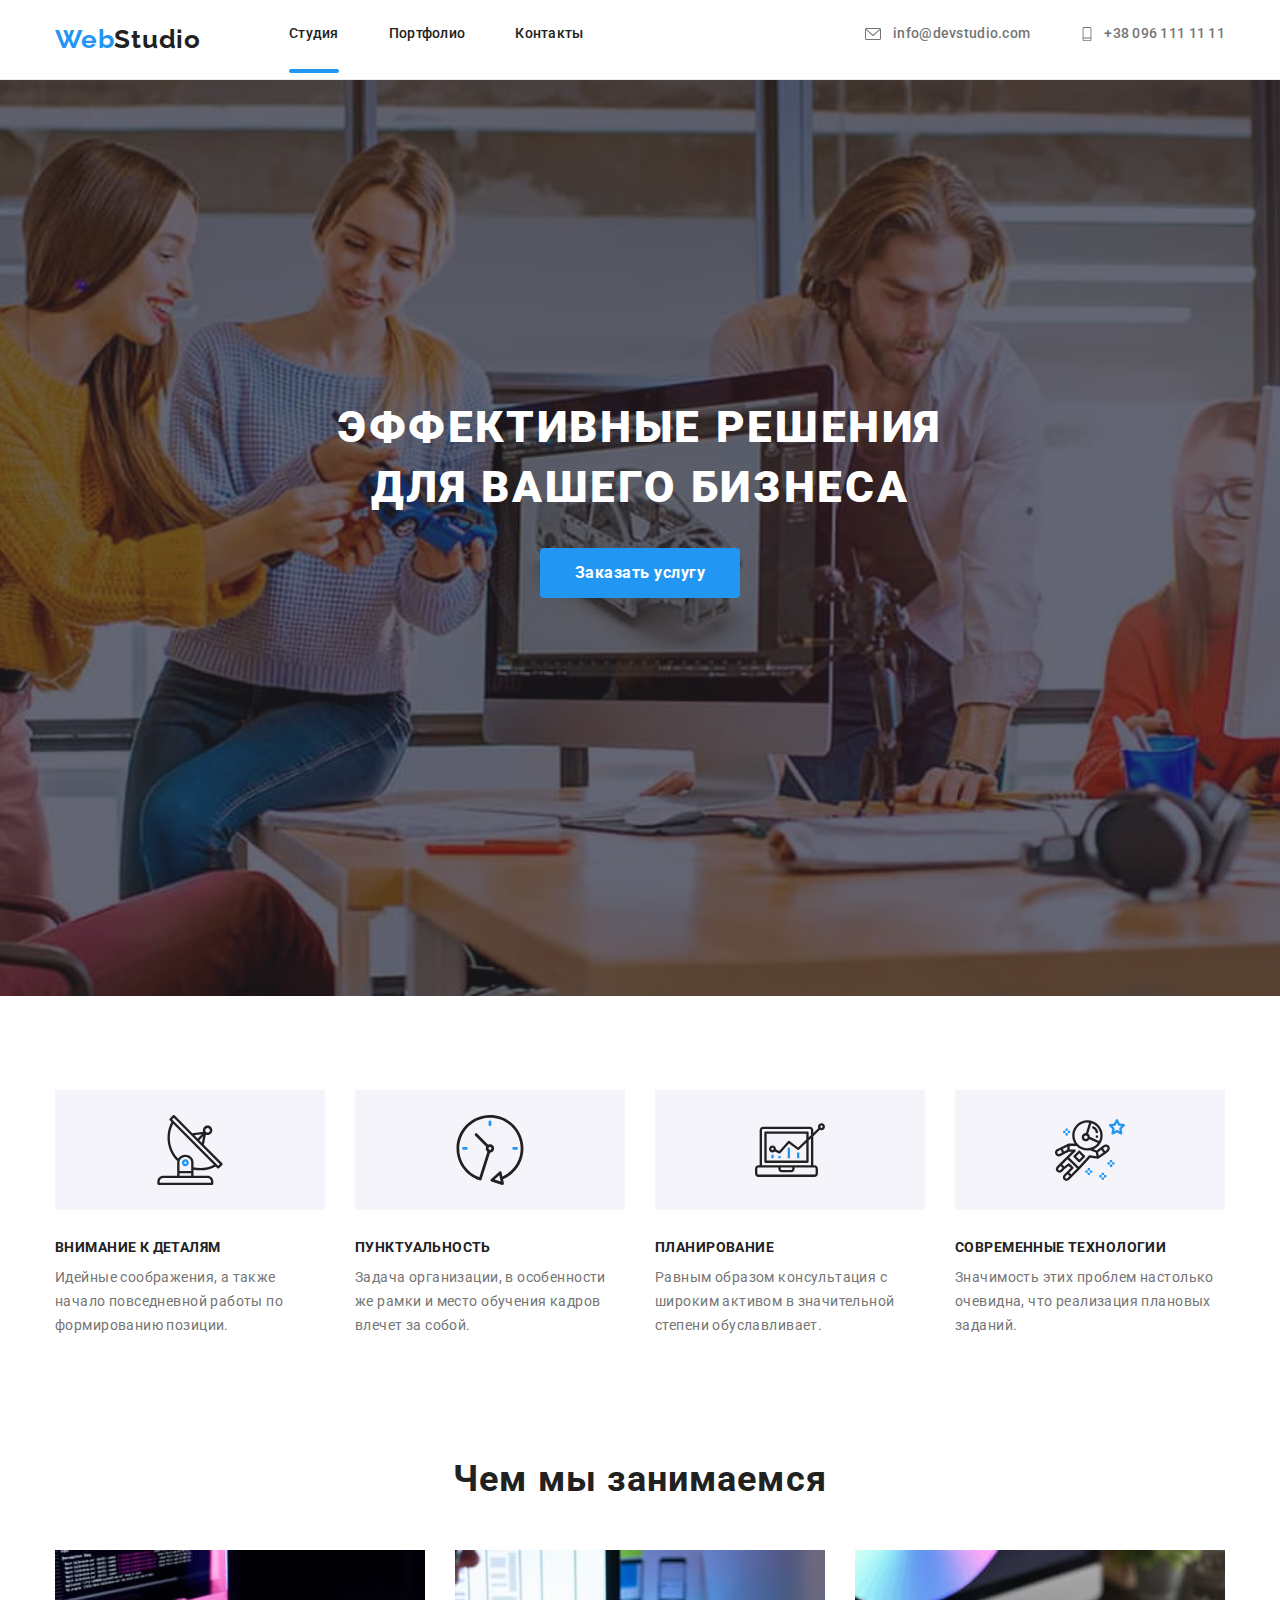
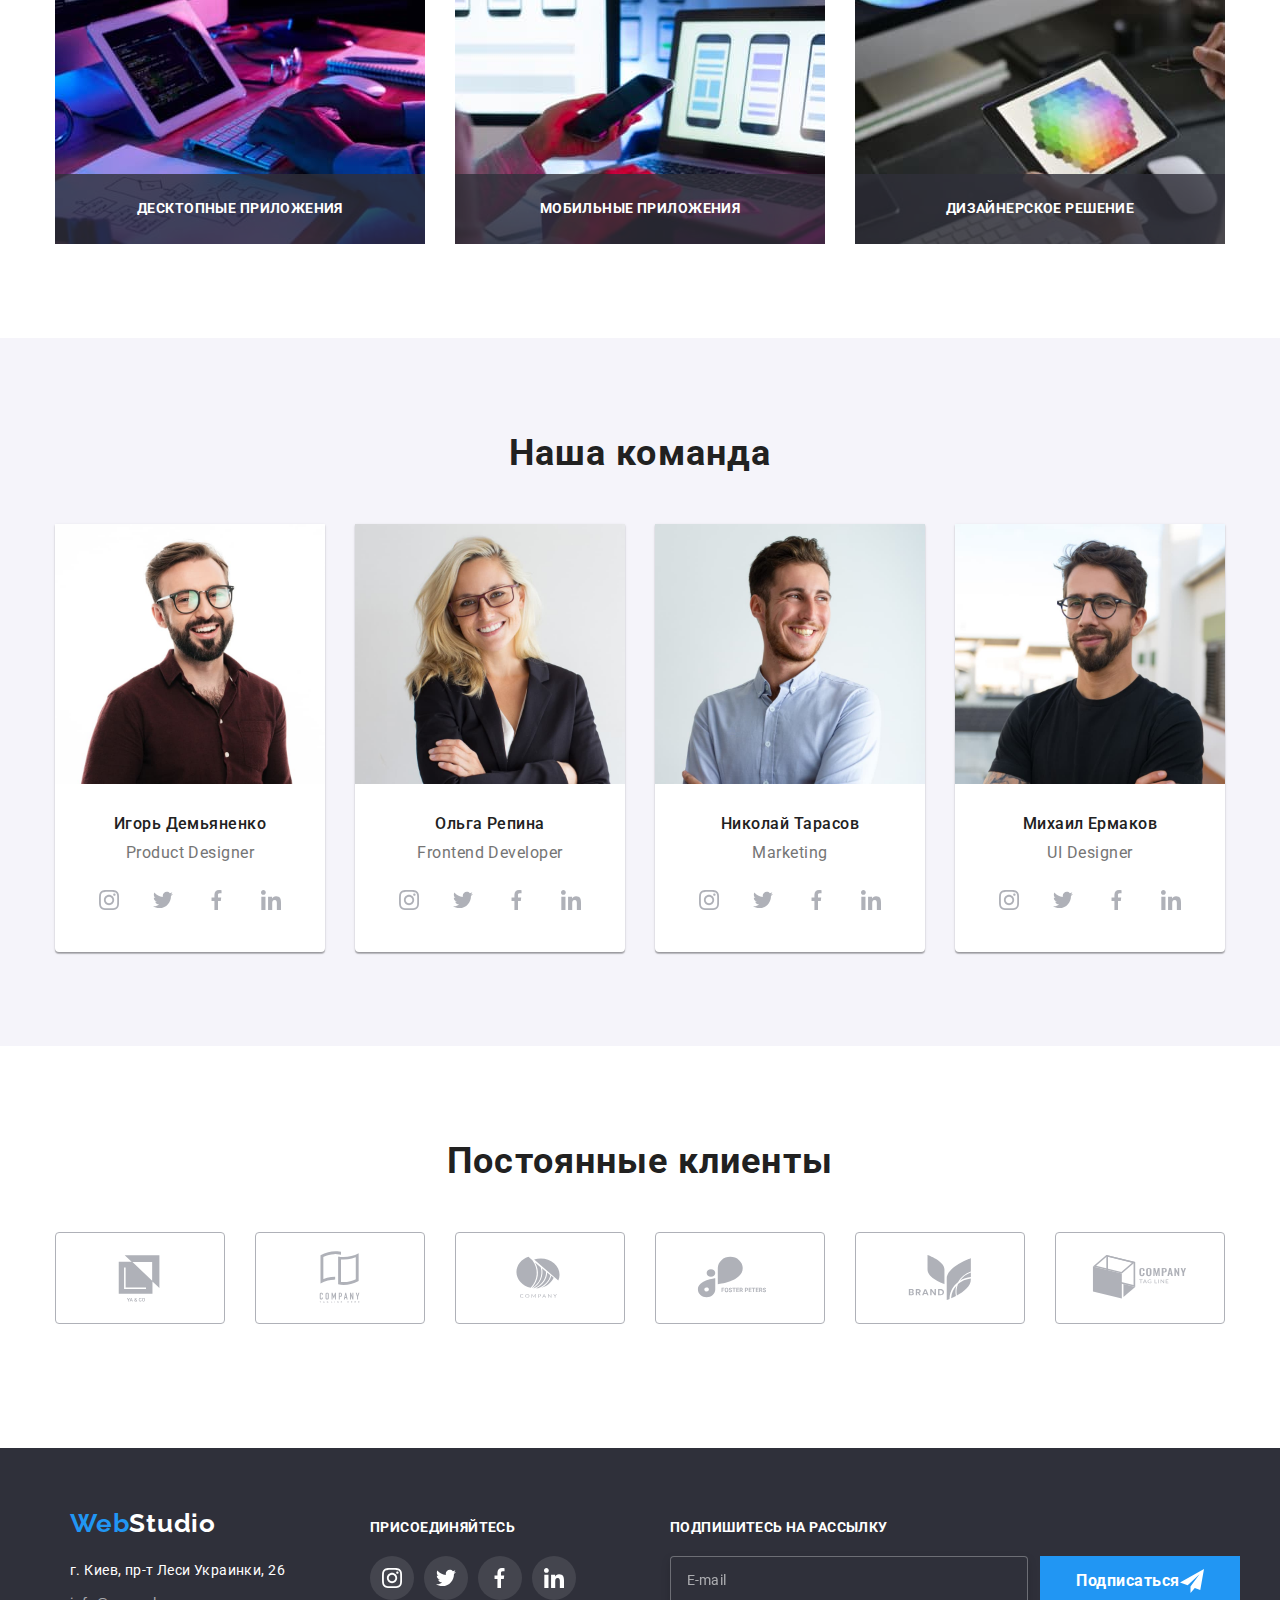
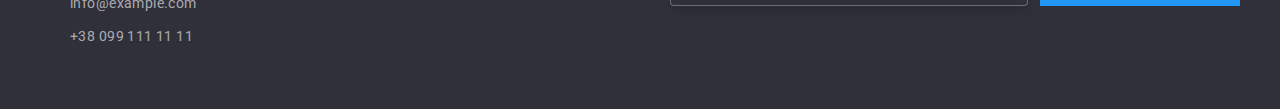
==== commit fcc0f4e0: "." ====
--- a/index.html
+++ b/index.html
@@ -46,24 +46,25 @@
             +38 096 111 11 11</a>
     </div>
     <div class="open-menu">
-        <button class="open-menu-btn">
+        <button type="button" class="open-menu-btn">
         <svg class="open-menu-btn__icon" width="24px" height="16px">
             <use href="./images/icons.svg#icon-menu"></use>
         </svg>
     </button>
     </div>
     </div>
-    <div class="mob-menu">
+    <div class="mob-menu is-hidden">
         <div class="container">
-        <button type="button" class="mob-menu__btn" data-modal-close><svg class="mob-menu__btn__icon" width="18px"
-                height="18px">
+            <div class="mob-menu-top">
+        <button type="button" class="mob-menu__btn" data-modal-close><svg class="mob-menu__btn__icon" width="40px"
+                height="40px">
                 <use href="./images/icons.svg#icon-close-black">
                 </use>
             </svg>
         </button>
         <ul class="mob-menu-list list">
             <li class="mob-menu-list__item">
-                <a href="index.html" class="mob-menu-list__link link current">Студия</a>
+                <a href="index.html" class="mob-menu-list__link link ">Студия</a>
             </li>
             <li class="mob-menu-list__item">
                 <a href="portfolio.html" class="mob-menu-list__link link">Портфолио</a>
@@ -72,28 +73,36 @@
                 <a href="" class="mob-menu-list__link link">Контакты</a>
             </li>
         </ul>
+        </div>
+        <div class="mob-menu-bottom">
         <div class="mob-menu__connect">
-            <a href="mailto:info@devstudio.com" class="mob-menu__contacts link">
+             <a href="tel:+38 096 111 11 11" class="mob-menu__contacts link">
+                +38 096 111 11 11</a>
+                <a href="mailto:info@devstudio.com" class="mob-menu__contacts-mail link">
                 info@devstudio.com</a>
         
-            <a href="tel:+38 096 111 11 11" class="mob-menu__contacts link">
-                +38 096 111 11 11</a>
+           
         </div>
         <div class="mob-social">
         <ul class="mob-menu-social-list list">
             <li class="mob-menu-social__item">
-                <a class="mob-menu-social__link link">Instagram</a>
-            </li>
-            <li class="mob-menu-social__icon">
+                <a class="mob-menu-social__link link" >Instagram</a>
+                <div class="line"></div>
+                <!-- <svg class="mob-menu-social__icon" width="1px" height="16px">
+                    <use href="./images/icons.svg#icon-Line"></use>
+                </svg> -->
+            </li>
+            <li class="mob-menu-social__item">
                 <a class="mob-menu-social__link link">Twitter</a>
             </li>
-            <li class="mob-menu-social__icon">
+            <li class="mob-menu-social__item">
                 <a class="mob-menu-social__link link">Facebook</a>
             </li>
-            <li class="mob-menu-social__icon">
+            <li class="mob-menu-social__item">
                 <a class="mob-menu-social__link link">LinkedIn</a>
             </li>
         </ul>
+    </div>
     </div>
         </div>
     </div>
@@ -458,7 +467,7 @@
             </div>
         </section>
     </main>
-    <!-- <footer class="footer">
+  <footer class="footer">
         <div class="container footer__full">
         <div class="container-1 footer__adress">
         <a href="" class="footer__logo link logo-span--color-light"><span class="web">Web</span>Studio</a>
@@ -521,8 +530,8 @@
                 </a>
             </li>
         </ul>
-        </div> -->
-        <!-- <div class="container-2 footer__subscribe subscribe"> 
+        </div> 
+       <div class="container-2 footer__subscribe subscribe"> 
             <h4 class="h4">Подпишитесь на рассылку</h4>
             <form name="subscribe-form" class="subscribe-form" autocomplete="on" novalidate>
                 <input type="email" name="email" placeholder="E-mail" class="subscribe-form__input"/>
@@ -536,7 +545,7 @@
             </form>
         </div>
         </div>
-    </footer> -->
+    </footer> 
     <div class="backdrop is-hidden" data-modal>
         <div class="modal" >
             <button type="button" class="modal__close-btn" data-modal-close><svg class="modal__close-btn__icon" width="18px" height="18px">
@@ -587,5 +596,6 @@
         </div>
     </div>
     <script src="./js/modal.js"></script>
+    <script src="./js/menu.js"></script>
 </body>
 </html>
--- a/css/main.min.css
+++ b/css/main.min.css
@@ -1,2 +1,2 @@
-.header{padding-top:16px;padding-bottom:16px;border-bottom:1px solid #ececec}@media screen and (min-width: 1200px){.header{padding-top:24px;padding-bottom:24px;border-bottom:1px solid #ececec}}@media screen and (min-width: 1200px){.header__container{display:flex;justify-content:space-between;align-items:center}}@media screen and (min-width: 1px) and (max-width: 767px){.header__container{display:flex;justify-content:space-between;align-items:center}}@media screen and (min-width: 768px){.header__container{display:flex;justify-content:space-between;align-items:flex-start}}.header__navigation{display:flex}.header-list{display:flex}@media screen and (max-width: 767px){.header-list{display:none}}@media screen and (min-width: 1200px){.header__connect{display:flex;margin-left:auto;align-items:center;justify-content:center;flex-direction:row}}@media screen and (max-width: 767px){.header__connect{display:none}}@media screen and (min-width: 768px) and (max-width: 1199px){.header__connect{display:flex;margin-left:84px;flex-direction:column}}.header__contacts:nth-of-type(1){margin-right:50px}@media screen and (min-width: 1200px){.header__logo{margin-right:93px}}@media screen and (min-width: 768px){.header__logo{margin-right:88px}}.header-list__item{margin-right:50px}.header-list__item:last-child{margin-right:0;transition:color 200ms linear;transition-timing-function:cubic-bezier(0.4, 0, 0.2, 1)}.header__logo{font-family:Raleway;font-weight:700;font-size:26px;line-height:1.19;letter-spacing:0.03em}.header-list__link{font-weight:500;font-size:14px;line-height:1.14;letter-spacing:0.02em;color:var(--first-text-color);transition:color 200ms linear;transition-timing-function:cubic-bezier(0.4, 0, 0.2, 1);position:relative}.header-list__link.current::after{content:"";width:100%;height:4px;background-color:var(--accent-color);border-radius:10px;position:absolute;left:0;bottom:-32px}.header-list__link:hover,.header-list__link:focus{color:var(--accent-color)}.header__contacts{display:flex;font-weight:500;font-size:14px;line-height:1.14;letter-spacing:0.02em;color:var(--second-text-color);align-items:center;margin-right:30px;transition:color 200ms linear;transition-timing-function:cubic-bezier(0.4, 0, 0.2, 1)}.header__contacts:hover,.header__contacts:focus{color:var(--accent-color)}.header__contacts:hover .header__social-icon,.header__contacts:focus .header__social-icon{fill:var(--accent-color)}.header__contacts:last-child{margin-right:0}.logo-span--color-dark{color:var(--first-text-color)}.web{color:var(--accent-color)}.header__social-icon{fill:var(--second-text-color);margin-right:10px;align-self:center;transition:color 200ms linear;transition-timing-function:cubic-bezier(0.4, 0, 0.2, 1)}.open-menu-btn__icon{fill:black}.mob-menu{position:fixed;background-color:#fff;width:100vw;height:100vh;top:0;z-index:5}@media screen and (min-width: 768px){.mob-menu{display:none}}:root{--first-text-color: #212121;--second-text-color: #757575;--third-text-color: #ffffff;--mail-text-color: rgba(255, 255, 255, 0.6);--social-icon-color: rgba(255, 255, 255, 0.1);--first-button-color: #f5f4fa;--second-button-color: #2196f3;--accent-color: #2196f3;--bg-color: #2f303a;--bg-color-2: #f5f4fa;--social-icon-color: rgba(255, 255, 255, 0.1);--icon-first-color: #afb1b8}p,h1,h2,h3,h4,h5,h6{margin:0}ul{margin:0;padding:0}button{cursor:pointer}img{display:block}address{font-style:normal}body{font-family:Roboto;font-style:normal}.list{margin-left:0;padding-left:0;list-style:none}.link{text-decoration:none}.points{padding-top:60px;padding-bottom:60px}@media screen and (min-width: 1200px){.points{padding-top:94px;padding-bottom:94px;margin-bottom:94px}}@media screen and (min-width: 1200px){.points__section{display:flex;align-items:center;justify-content:space-between;flex-direction:column}}.points-list__title{font-weight:700;font-size:14px;line-height:1.14;letter-spacing:0.03em;text-transform:uppercase;color:var(--first-text-color);margin-bottom:10px}@media screen and (max-width: 767px){.points-list__title{text-align:center}}.points-list__pre-title{font-weight:400;font-size:14px;line-height:1.71;letter-spacing:0.03em;color:var(--second-text-color)}.symbols__under{padding:30px 0 30px 0;width:100%}@media screen and (min-width: 768px){.symbols__under{width:calc(100% / 2 - 30px 0);width:354px}}@media screen and (min-width: 1200px){.symbols__under{width:270px}}.symbols-list{margin-right:0;margin-bottom:30px}@media screen and (min-width: 768px){.symbols-list{display:flex;flex-wrap:wrap}}@media screen and (min-width: 1200px){.symbols-list{display:flex;flex-wrap:nowrap}}.symbols-list__item{margin-bottom:30px}@media screen and (min-width: 768px){.symbols-list__item{width:calc(100% / 2 - 30px 0);margin-right:30px;margin-bottom:30px}.symbols-list__item:nth-of-type(2n){margin-right:0}.symbols-list__item:nth-of-type(3){margin-bottom:0}.symbols-list__item:nth-of-type(4){margin-bottom:0}}@media screen and (min-width: 1200px){.symbols-list__item{width:270px;height:120px;margin-right:30px}.symbols-list__item:nth-of-type(2){margin-right:30px}.symbols-list__item:last-child{margin-right:0}}.symbols-list__item:last-child{margin-bottom:0}@media screen and (min-width: 1200px){.symbols-list__link{padding:0;width:100%;height:100%;display:flex;align-items:center;justify-content:center;background-color:var(--bg-color-2)}}@media screen and (min-width: 768px) and (max-width: 1199px){.symbols-list__link{width:354px;height:120px;display:flex;align-items:center;justify-content:center;background-color:var(--bg-color-2)}}@media screen and (min-width: 1px) and (max-width: 767px){.symbols-list__link{padding-top:25px;padding-bottom:25px;width:100%;height:100%;width:100%;height:100%;display:flex;align-items:center;justify-content:center;background-color:var(--bg-color-2)}}.symbols-list__icon{display:flex;align-items:center;justify-content:center}h1{font-size:26px;font-weight:900;line-height:1.61;letter-spacing:0.06em;text-transform:uppercase;text-align:center;color:var(--third-text-color);width:360px}@media screen and (min-width: 1200px){h1{font-size:44px;line-height:1.36;width:696px;height:120px;left:452px}}.main-title__section{padding:118px 60px 118px 60px;width:100%;display:flex;align-items:center;justify-content:space-between;flex-direction:column;align-items:center}@media screen and (min-width: 1200px){.main-title__section{display:flex;align-items:center;justify-content:space-between;flex-direction:column}}.main-title{background-position:center;background-repeat:no-repeat;background-size:cover}@media screen and (min-width: 1px) and (max-width: 767px){.main-title{background-position:center;background-repeat:no-repeat;background-size:cover;background-image:linear-gradient(rgba(47,48,58,0.4), rgba(47,48,58,0.4)),url(../images/bg-img-mobile-1x.jpg)}}@media screen and (min-width: 1px) and (max-width: 767px) and (min-device-pixel-ratio: 2), screen and (min-width: 1px) and (max-width: 767px) and (min-resolution: 192dpi), screen and (min-width: 1px) and (max-width: 767px) and (min-resolution: 2dppx){.main-title{background-image:linear-gradient(rgba(47,48,58,0.4), rgba(47,48,58,0.4)),url(../images/bg-img-mobile-2x.jpg)}}@media screen and (min-width: 768px){.main-title{background-image:linear-gradient(rgba(47,48,58,0.4), rgba(47,48,58,0.4)),url(../images/bg-img-tablet-1x.jpg)}}@media screen and (min-width: 768px) and (min-device-pixel-ratio: 2), screen and (min-width: 768px) and (min-resolution: 192dpi), screen and (min-width: 768px) and (min-resolution: 2dppx){.main-title{background-image:linear-gradient(rgba(47,48,58,0.4), rgba(47,48,58,0.4)),url(../images/bg-img-tablet-2x.jpg)}}@media screen and (min-width: 1200px){.main-title{background-image:linear-gradient(rgba(47,48,58,0.4), rgba(47,48,58,0.4)),url(../images/bg-img.jpg);padding-top:200px;padding-bottom:280px}}@media screen and (min-width: 1200px) and (min-device-pixel-ratio: 2), screen and (min-width: 1200px) and (min-resolution: 192dpi), screen and (min-width: 1200px) and (min-resolution: 2dppx){.main-title{background-image:linear-gradient(rgba(47,48,58,0.4), rgba(47,48,58,0.4)),url(../images/bg-img-2x.jpg)}}@media screen and (min-width: 1200px){.products__img{width:370px;height:294px}}.products{padding-bottom:94px}@media screen and (min-width: 0px) and (max-width: 1199px){.products{display:none}}@media screen and (min-width: 1200px){.products{display:flex}}@media screen and (min-width: 320px) and (max-width: 1199px){.products-list{display:none}}@media screen and (min-width: 1200px){.products-list{display:flex}}.products-list__item{margin-right:30px;position:relative}.products-list__item:last-child{margin-right:0}.products__section{display:flex;align-items:center;justify-content:space-between;flex-direction:column}.products-list__bottom{font-family:Roboto;font-style:normal;font-weight:bold;font-size:14px;line-height:1.14;text-align:center;letter-spacing:0.03em;text-transform:uppercase;color:#ffffff;padding:27px 82px;background-color:rgba(47,48,58,0.8);width:370px;position:absolute;top:224px;left:0}.team{padding-top:60px;padding-bottom:60px;background-color:var(--bg-color-2)}@media screen and (min-width: 1200px){.team{padding-top:94px;padding-bottom:94px}}@media screen and (min-width: 768px){.team-list{display:flex;flex-wrap:wrap}}@media screen and (min-width: 1200px){.team-list{display:flex;margin-left:0}}.team-list__item{margin-bottom:30px;box-shadow:0px 1px 3px rgba(0,0,0,0.12),0px 1px 1px rgba(0,0,0,0.14),0px 2px 1px rgba(0,0,0,0.2);border-radius:0px 0px 4px 4px;background-color:#fff;width:100%}@media screen and (min-width: 768px){.team-list__item{flex-basis:calc(100% / 2 - 30px);margin-left:30px;margin-bottom:30px}.team-list__item:nth-of-type(1){margin-left:0}.team-list__item:nth-of-type(3){margin-bottom:0;margin-left:0}.team-list__item:nth-of-type(4){margin-bottom:0}}@media screen and (min-width: 1200px){.team-list__item{margin-right:30px;margin-bottom:0;margin-left:0;flex-basis:calc(100% / 4 - 30px)}.team-list__item:last-child{margin-right:0}}.team-list__item:last-child{margin-bottom:0}@media screen and (min-width: 1200px){.team-list__item:last-child{margin-right:0}}.team-item__under{padding:30px 0 30px 0;width:100%}@media screen and (min-width: 1200px){.team-item__under{margin-bottom:0;margin-top:0}}.team-list__title{font-weight:500;font-size:16px;line-height:1.19;letter-spacing:0.03em;color:var(--first-text-color);text-align:center}.team-list__text{font-weight:400;font-size:16px;line-height:1.19;letter-spacing:0.03em;color:var(--second-text-color);margin-top:10px;text-align:center}@media screen and (min-width: 1200px){.team__section{display:flex;align-items:center;justify-content:space-between;flex-direction:column}}.team__img{width:100%;height:100%}@media screen and (min-width: 768px){.team__img{width:354px;height:374px}}@media screen and (min-width: 1200px){.team__img{width:270px;height:260px}}.h2{text-align:center;font-weight:700;font-size:36px;line-height:1.17;letter-spacing:0.03em;color:var(--first-text-color);margin-bottom:30px}@media screen and (min-width: 1200px){.h2{margin-bottom:50px}}.social-list{display:flex;justify-content:center}.social-list__item{width:44px;height:44px;margin-right:10px;margin-top:16px;transition:color 200ms linear;transition-timing-function:cubic-bezier(0.4, 0, 0.2, 1)}.social-list__item:last-child{margin-right:0;transition:color 200ms linear;transition-timing-function:cubic-bezier(0.4, 0, 0.2, 1)}.social-list__link{width:100%;height:100%;border-radius:50%;display:flex;align-items:center;justify-content:center;background-color:var(--third-text-color);transition:color 200ms linear;transition-timing-function:cubic-bezier(0.4, 0, 0.2, 1)}.social-list__link:hover,.social-list__link:focus{background-color:var(--accent-color)}.social-list__link:hover .social-list__icon,.social-list__link:focus .social-list__icon{fill:var(--third-text-color)}.social-list__icon{fill:var(--icon-first-color);transition:color 200ms linear;transition-timing-function:cubic-bezier(0.4, 0, 0.2, 1)}.clients{padding-top:60px;padding-bottom:60px}@media screen and (min-width: 1200px){.clients{padding-top:94px;padding-bottom:94px}}@media screen and (min-width: 1200px){.clients__block{display:flex;align-items:center;justify-content:space-between;flex-direction:column}}.clients-list{display:flex;flex-wrap:wrap;margin-right:0}@media screen and (min-width: 768px){.clients-list{display:flex;flex-wrap:wrap;margin-right:0}}@media screen and (min-width: 1200px){.clients-list{display:flex;flex-wrap:nowrap;margin-right:0}}@media screen and (max-width: 767px){.clients-list__item{width:210px;height:92px;width:calc(100% / 2 - 30px 0);margin-right:30px;margin-bottom:30px}.clients-list__item:nth-of-type(2n){margin-right:0}.clients-list__item:nth-of-type(5){margin-bottom:0}.clients-list__item:nth-of-type(6){margin-bottom:0}}@media screen and (min-width: 768px){.clients-list__item{width:226px;height:92px;width:calc(100% / 3 - 30px 0);margin-right:30px;margin-bottom:30px}.clients-list__item:nth-of-type(3n){margin-right:0}.clients-list__item:nth-of-type(4){margin-bottom:0}.clients-list__item:nth-of-type(5){margin-bottom:0}.clients-list__item:nth-of-type(6){margin-bottom:0}}@media screen and (min-width: 1200px){.clients-list__item{width:170px;height:92px;margin-right:30px;margin-bottom:30px;margin-left:0;flex-basis:calc(100% / 4 - 30px 0)}.clients-list__item:last-child{margin-right:0}.clients-list__item:nth-of-type(3){margin-right:30px}}.clients-list__link{width:100%;height:100%;display:flex;align-items:center;justify-content:center;background-color:var(--third-text-color);border:1px solid var(--icon-first-color);box-sizing:border-box;border-radius:4px;transition:color 200ms linear, border 200ms linear;transition-timing-function:cubic-bezier(0.4, 0, 0.2, 1)}.clients-list__link:hover,.clients-list__link:focus{border:1px solid var(--accent-color)}.clients-list__link:hover .clients-list__icon,.clients-list__link:focus .clients-list__icon{fill:var(--accent-color)}.clients-list__icon{fill:var(--icon-first-color);transition:color 200ms linear;transition-timing-function:cubic-bezier(0.4, 0, 0.2, 1)}.footer{background-color:var(--bg-color);padding-top:60px;padding-bottom:60px}.footer__full{display:flex;align-items:center;justify-content:space-between;align-items:baseline}.footer__adress{display:flex;align-items:flex-start;justify-content:space-between;flex-direction:column}.footer__logo{font-family:Raleway;font-weight:700;font-size:26px;line-height:1.19;letter-spacing:0.03em;margin-bottom:20px}.footer-social{display:flex}.footer-social__item{width:44px;height:44px;margin-right:10px}.footer-social__link{width:100%;height:100%;border-radius:50%;display:flex;align-items:center;justify-content:center;background-color:var(--social-icon-color);transition:background-color 200ms linear, color 200ms linear;transition-timing-function:cubic-bezier(0.4, 0, 0.2, 1)}.footer-social__link:hover,.footer-social__link:focus{background-color:var(--accent-color);color:var(--third-text-color)}.footer-social__link:hover .footer-social__icon,.footer-social__link:focus .footer-social__icon{fill:var(--third-text-color)}.footer-social__icon{fill:var(--third-text-color)}.footer-social__item:last-child{margin-right:0}.logo-span--color-light{color:var(--third-text-color)}.footer-contact-list{display:flex;flex-direction:column}.item{margin-top:9px}.item-1{margin-top:9px}.footer-contact-list__link{font-size:14px;font-style:normal;line-height:1.71;letter-spacing:0.03em;color:var(--third-text-color);margin-top:20px}.footer-contact-list__tel{font-size:14px;font-style:normal;line-height:1.71;letter-spacing:0.03em;color:var(--mail-text-color)}.h4{font-family:Roboto;font-style:normal;font-weight:bold;font-size:14px;line-height:1.14;letter-spacing:0.03em;text-transform:uppercase;color:var(--third-text-color);margin-bottom:20px}.footer__social{display:flex;align-items:flex-start;justify-content:space-between;flex-direction:column}.footer__subscribe{display:flex;align-items:flex-start;justify-content:space-between;flex-direction:column}.subscribe-form{display:flex}.subscribe-form__input{display:flex;color:rgba(255,255,255,0.6);padding-left:16px;width:358px;height:50px;border:1px solid rgba(255,255,255,0.3);box-sizing:border-box;filter:drop-shadow(0px 4px 4px rgba(0,0,0,0.15));border-radius:4px;background-color:var(--bg-color)}.subscribe-form__input::placeholder{position:absolute;top:15px;left:16px;font-family:Roboto;font-style:normal;font-weight:normal;font-size:14px;line-height:20px;letter-spacing:0.01em;color:rgba(255,255,255,0.6)}.subscribe-form__input:not(:placeholder-shown){border:1px solid var(--accent-color)}.backdrop{width:100vw;height:100vh;background-color:rgba(0,0,0,0.2);position:fixed;top:0;left:0;transition:opacity 200ms, visibility 200ms}.backdrop.is-hidden .modal{transform:scale(1.5)}.modal{width:528px;height:581px;background-color:#fff;border-radius:4px;position:absolute;top:50%;left:50%;transform:scale(1) translate(-50%, -50%);transition:transform 200ms;padding:40px}.modal__close-btn{position:absolute;top:10px;right:10px;width:30px;height:30px;background:#ffffff;border:1px solid rgba(0,0,0,0.1);border-radius:50%;display:flex;align-items:center;justify-content:center}.modal__close-btn:hover,.modal__close-btn:focus{background-color:#fff}.modal__close-btn:hover .modal__close-btn__icon,.modal__close-btn:focus .modal__close-btn__icon{fill:var(--accent-color)}.modal-form__field__icon{position:absolute;top:50%;left:12px;fill:#212121}.modal-title{font-family:Roboto;font-style:normal;font-weight:bold;font-size:20px;line-height:1.15;text-align:center;letter-spacing:0.03em;color:#212121;margin-bottom:12px}.modal-form__field__input{width:100%;height:40px;padding-top:12px;padding-bottom:12px;padding-left:42px;border:1px solid rgba(33,33,33,0.2);box-sizing:border-box;border-radius:4px}.modal-form__field__input:hover,.modal-form__field__input:focus{border:1px solid var(--accent-color)}.modal-form__field__input:hover+.modal-form__field__icon,.modal-form__field__input:focus+.modal-form__field__icon{fill:var(--accent-color)}.modal-form__field__text{width:100%;height:120px;border:1px solid rgba(33,33,33,0.2);box-sizing:border-box;border-radius:4px;padding:12px 16px}.modal-form__field__text::placeholder{position:absolute;top:15px;left:16px;font-family:Roboto;font-style:normal;font-weight:normal;font-size:14px;line-height:20px;letter-spacing:0.01em;color:rgba(117,117,117,0.5)}.modal-form__field__text:hover,.modal-form__field__text:focus{border:1px solid var(--accent-color)}.modal-form__field__check{position:absolute;top:437px;left:76.38px;margin-bottom:30px;margin-top:10px}.modal-form__field__check:checked+.modal-form__field__check-text::before{background-image:url(../images/check.svg);background-position:center;background-size:cover;background-repeat:no-repeat;border:none}.modal-form__field__check-text{font-size:14px;color:#757575;display:flex}.modal-form__field__check-text::before{content:"";width:16px;height:15px;border:2px solid #212121;margin-right:8.38px;display:block;border-radius:2px}.modal-form__field{margin-bottom:10px;position:relative}.is-hidden{visibility:hidden;opacity:0;pointer-events:none}.modal-form__field__top{font-family:Roboto;font-size:12px;line-height:1.17;letter-spacing:0.01em;color:#757575;margin-bottom:4px;display:block;margin-bottom:4px}.modal-form__field__link{color:#2196f3}textarea{resize:none;padding:12px 16px}.main{padding-top:94px;padding-bottom:94px}.kinds__photo{display:flex;justify-content:space-between}.kinds__section{display:flex;align-items:center;justify-content:space-between;flex-direction:column;margin-bottom:50px}.kinds-list{display:flex}.photo-list{display:flex;flex-wrap:wrap}.photo-list__item{margin:0 13px 28px 13px;flex-basis:calc(100% / 3 - 30px);border:1px solid #ececec;transition:background-color 200ms linear, box-shadow 200ms linear;transition-timing-function:cubic-bezier(0.4, 0, 0.2, 1)}.photo-list__item:hover,.photo-list__item:focus{box-shadow:0px 1px 1px rgba(0,0,0,0.12),0px 4px 4px rgba(0,0,0,0.06),1px 4px 6px rgba(0,0,0,0.16)}.photo-list__item:hover .photo-list__item__top{transform:translateY(0)}.photo-list__item:nth-of-type(3n){margin-right:0}.photo-list__item:nth-of-type(3n+1){margin-left:0}.photo-list__item:nth-last-of-type(-n+3){margin-bottom:0}button:active,button:hover,button:focus{cursor:pointer;background:var(--second-button-color)}.photo-list__item__wrap{position:relative;overflow:hidden}.photo-list__item__top{position:absolute;top:0;left:0;height:100%;font-size:18px;color:#ffffff;line-height:1.56;padding:63px 24px;background-color:rgba(33,150,243,0.9);transform:translateY(100%);transition:transform 200ms}.photo-list__text{padding:20px 24px 20px 24px;width:370px}.photo-list__title{font-weight:700;font-size:18px;line-height:2;letter-spacing:0.06em;color:var(--first-text-color)}.photo-list__pre-title{font-size:16px;line-height:1.87;letter-spacing:0.03em;color:var(--second-text-color);margin-top:4px}.open-menu-btn{border:none;background-color:transparent;margin-left:auto}@media screen and (min-width: 768px){.open-menu-btn{display:none}}.open-menu-btn:hover,.open-menu-btn:focus{background-color:transparent}.open-menu-btn:hover .open-menu-btn__icon,.open-menu-btn:focus .open-menu-btn__icon{fill:var(--accent-color)}.mob-menu__btn{position:absolute;top:10px;right:15px;width:30px;height:30px;background:#ffffff;border:1px solid rgba(0,0,0,0.1);border-radius:50%;display:flex;align-items:center;justify-content:center}.mob-menu__btn:hover,.mob-menu__btn:focus{background-color:#fff}.mob-menu__btn:hover .mob-menu__btn__icon,.mob-menu__btn:focus .mob-menu__btn__icon{fill:var(--accent-color)}.main-title__btn{background-color:var(--accent-color);font-family:Roboto, sans-serif;font-weight:700;font-size:16px;line-height:1.62;letter-spacing:0.03em;color:var(--third-text-color);margin-top:40px;width:200px;height:50px;left:140px;top:292px;align-self:center;border-radius:4px;text-align:center;letter-spacing:0.03em;border:none;margin-top:30px}@media screen and (min-width: 1200px){.main-title__btn{left:700px;top:430px;margin-top:30px}}button:active,button:hover{cursor:pointer}.modal-form__field__submit-btn{position:absolute;top:491px;left:164px;background-color:var(--accent-color);border-radius:4px;font-family:Roboto, sans-serif;font-weight:700;font-size:16px;line-height:1.62;letter-spacing:0.03em;color:var(--third-text-color);width:200px;height:50px;border:none}.modal-form__field__submit-btn:hover{box-shadow:0px 4px 4px rgba(0,0,0,0.15)}.kinds-list__btn{background-color:var(--first-button-color);border-radius:4px;font-family:Roboto;font-weight:500;font-size:16px;line-height:1.62;text-align:center;letter-spacing:0.03em;border:none;padding:6px 22px;margin-right:8px;transition:color 200ms linear, background-color 200ms linear;transition-timing-function:cubic-bezier(0.4, 0, 0.2, 1)}.kinds-list__btn:hover,.kinds-list__btn:active,.kinds-list__btn:focus{color:var(--third-text-color)}.subscribe-form__btn{display:flex;justify-content:center;align-items:center;font-family:Roboto;font-style:normal;font-weight:700;font-size:16px;line-height:1.87;color:#fff;background-color:var(--accent-color);border:none;letter-spacing:0.03em;width:200px;height:50px;margin-left:12px;transition:background-color 200ms linear, color 200ms linear;transition-timing-function:cubic-bezier(0.4, 0, 0.2, 1)}.container{width:100%;margin:0 auto;padding-left:15px;padding-right:15px}@media screen and (min-width: 480px){.container{width:480px}}@media screen and (min-width: 768px){.container{width:768px}}@media screen and (min-width: 1200px){.container{width:1200px}}
+.header{padding-top:16px;padding-bottom:16px;border-bottom:1px solid #ececec}@media screen and (min-width: 1200px){.header{padding-top:24px;padding-bottom:24px;border-bottom:1px solid #ececec}}@media screen and (min-width: 1200px){.header__container{display:flex;justify-content:space-between;align-items:center}}@media screen and (min-width: 1px) and (max-width: 767px){.header__container{display:flex;justify-content:space-between;align-items:center}}@media screen and (min-width: 768px){.header__container{display:flex;justify-content:space-between;align-items:flex-start}}.header__navigation{display:flex}.header-list{display:flex}@media screen and (max-width: 767px){.header-list{display:none}}@media screen and (min-width: 1200px){.header__connect{display:flex;margin-left:auto;align-items:center;justify-content:center;flex-direction:row}}@media screen and (max-width: 767px){.header__connect{display:none}}@media screen and (min-width: 768px) and (max-width: 1199px){.header__connect{display:flex;margin-left:80px;flex-direction:column}}@media screen and (min-width: 768px){.header__contacts:nth-of-type(1){margin-right:0px;margin-bottom:10px}}@media screen and (min-width: 1200px){.header__contacts:nth-of-type(1){margin-right:50px;margin-bottom:0px}}@media screen and (min-width: 768px){.header__contacts{font-family:Roboto;font-style:normal;font-weight:500;font-size:12px;line-height:14px;letter-spacing:0.02em;color:#757575}}@media screen and (min-width: 1200px){.header__logo{margin-right:93px}}@media screen and (min-width: 768px){.header__logo{margin-right:88px}}.header-list__item{margin-right:50px}.header-list__item:last-child{margin-right:0;transition:color 200ms linear;transition-timing-function:cubic-bezier(0.4, 0, 0.2, 1)}.header__logo{font-family:Raleway;font-weight:700;font-size:26px;line-height:1.19;letter-spacing:0.03em}.header-list__link{font-weight:500;font-size:14px;line-height:1.14;letter-spacing:0.02em;color:var(--first-text-color);transition:color 200ms linear;transition-timing-function:cubic-bezier(0.4, 0, 0.2, 1);position:relative}.header-list__link.current::after{content:"";width:100%;height:4px;background-color:var(--accent-color);border-radius:10px;position:absolute;left:0;bottom:-32px}.header-list__link:hover,.header-list__link:focus{color:var(--accent-color)}.header__contacts{display:flex;font-weight:500;font-size:14px;line-height:1.14;letter-spacing:0.02em;color:var(--second-text-color);align-items:center;margin-right:30px;transition:color 200ms linear;transition-timing-function:cubic-bezier(0.4, 0, 0.2, 1)}.header__contacts:hover,.header__contacts:focus{color:var(--accent-color)}.header__contacts:hover .header__social-icon,.header__contacts:focus .header__social-icon{fill:var(--accent-color)}.header__contacts:last-child{margin-right:0}.logo-span--color-dark{color:var(--first-text-color)}.web{color:var(--accent-color)}.header__social-icon{fill:var(--second-text-color);margin-right:10px;align-self:center;transition:color 200ms linear;transition-timing-function:cubic-bezier(0.4, 0, 0.2, 1)}.open-menu-btn__icon{fill:black}.mob-menu{position:fixed;background-color:#fff;width:100vw;height:100vh;top:0;z-index:5;padding-top:48px;padding-bottom:48px;padding-left:40px}@media screen and (min-width: 768px){.mob-menu{display:none}}.mob-menu .container{display:flex;flex-direction:column;justify-content:space-between;height:100%}.mob-menu-social__icon{fill:#000}.mob-menu-list__item{margin-bottom:32px}.mob-menu-list__link{font-family:Roboto;font-style:normal;font-weight:500;font-size:40px;line-height:calc(47 / 40);letter-spacing:0.02em;color:#212121}.mob-menu-list__link:hover,.mob-menu-list__link:focus{color:var(--accent-color)}.mob-menu__connect{display:flex;justify-content:space-between;flex-direction:column}.mob-menu__contacts{font-family:Roboto;font-style:normal;font-weight:500;font-size:34px;line-height:calc(40 / 34);letter-spacing:0.02em;color:var(--accent-color);margin-bottom:32px}.mob-menu__contacts-mail{font-family:Roboto;font-style:normal;font-weight:500;font-size:24px;line-height:calc(28 / 24);letter-spacing:0.02em;color:#757575;margin-bottom:64px}.mob-social{display:flex}.mob-menu-social-list{display:flex;justify-content:space-between;flex-direction:row}.mob-menu-social__item{margin-right:20px}.mob-menu-social__link{font-family:Roboto;font-style:normal;font-weight:500;font-size:18px;line-height:calc(22 / 18);letter-spacing:0.02em;color:#2196f3}.line{display:flex;align-self:center;width:22px;height:0px;border:1px solid rgba(33,33,33,0.2);transform:rotate(90deg)}:root{--first-text-color: #212121;--second-text-color: #757575;--third-text-color: #ffffff;--mail-text-color: rgba(255, 255, 255, 0.6);--social-icon-color: rgba(255, 255, 255, 0.1);--first-button-color: #f5f4fa;--second-button-color: #2196f3;--accent-color: #2196f3;--bg-color: #2f303a;--bg-color-2: #f5f4fa;--social-icon-color: rgba(255, 255, 255, 0.1);--icon-first-color: #afb1b8}p,h1,h2,h3,h4,h5,h6{margin:0}ul{margin:0;padding:0}button{cursor:pointer}img{display:block}address{font-style:normal}body{font-family:Roboto;font-style:normal}.list{margin-left:0;padding-left:0;list-style:none}.link{text-decoration:none}.points{padding-top:60px;padding-bottom:60px}@media screen and (min-width: 1200px){.points{padding-top:94px;padding-bottom:94px;margin-bottom:94px}}@media screen and (min-width: 1200px){.points__section{display:flex;align-items:center;justify-content:space-between;flex-direction:column}}.points-list__title{font-weight:700;font-size:14px;line-height:1.14;letter-spacing:0.03em;text-transform:uppercase;color:var(--first-text-color);margin-bottom:10px}@media screen and (max-width: 767px){.points-list__title{text-align:center}}.points-list__pre-title{font-weight:400;font-size:14px;line-height:1.71;letter-spacing:0.03em;color:var(--second-text-color)}.symbols__under{padding:30px 0 30px 0;width:100%}@media screen and (min-width: 768px){.symbols__under{width:calc(100% / 2 - 30px 0);width:354px}}@media screen and (min-width: 1200px){.symbols__under{width:270px}}.symbols-list{margin-right:0;margin-bottom:30px}@media screen and (min-width: 768px){.symbols-list{display:flex;flex-wrap:wrap}}@media screen and (min-width: 1200px){.symbols-list{display:flex;flex-wrap:nowrap}}.symbols-list__item{margin-bottom:30px}@media screen and (min-width: 768px){.symbols-list__item{width:calc(100% / 2 - 30px 0);margin-right:30px;margin-bottom:30px}.symbols-list__item:nth-of-type(2n){margin-right:0}.symbols-list__item:nth-of-type(3){margin-bottom:0}.symbols-list__item:nth-of-type(4){margin-bottom:0}}@media screen and (min-width: 1200px){.symbols-list__item{width:270px;height:120px;margin-right:30px}.symbols-list__item:nth-of-type(2){margin-right:30px}.symbols-list__item:last-child{margin-right:0}}.symbols-list__item:last-child{margin-bottom:0}@media screen and (min-width: 1200px){.symbols-list__link{padding:0;width:100%;height:100%;display:flex;align-items:center;justify-content:center;background-color:var(--bg-color-2)}}@media screen and (min-width: 768px) and (max-width: 1199px){.symbols-list__link{width:354px;height:120px;display:flex;align-items:center;justify-content:center;background-color:var(--bg-color-2)}}@media screen and (min-width: 1px) and (max-width: 767px){.symbols-list__link{padding-top:25px;padding-bottom:25px;width:100%;height:100%;width:100%;height:100%;display:flex;align-items:center;justify-content:center;background-color:var(--bg-color-2)}}.symbols-list__icon{display:flex;align-items:center;justify-content:center}h1{font-size:26px;font-weight:900;line-height:1.61;letter-spacing:0.06em;text-transform:uppercase;text-align:center;color:var(--third-text-color);width:360px}@media screen and (min-width: 1200px){h1{font-size:44px;line-height:1.36;width:696px;height:120px;left:452px}}.main-title__section{padding:118px 60px 118px 60px;width:100%;display:flex;align-items:center;justify-content:space-between;flex-direction:column;align-items:center}@media screen and (min-width: 1200px){.main-title__section{display:flex;align-items:center;justify-content:space-between;flex-direction:column}}.main-title{background-position:center;background-repeat:no-repeat;background-size:cover}@media screen and (min-width: 1px) and (max-width: 767px){.main-title{background-position:center;background-repeat:no-repeat;background-size:cover;background-image:linear-gradient(rgba(47,48,58,0.4), rgba(47,48,58,0.4)),url(../images/bg-img-mobile-1x.jpg)}}@media screen and (min-width: 1px) and (max-width: 767px) and (min-device-pixel-ratio: 2), screen and (min-width: 1px) and (max-width: 767px) and (min-resolution: 192dpi), screen and (min-width: 1px) and (max-width: 767px) and (min-resolution: 2dppx){.main-title{background-image:linear-gradient(rgba(47,48,58,0.4), rgba(47,48,58,0.4)),url(../images/bg-img-mobile-2x.jpg)}}@media screen and (min-width: 768px){.main-title{background-image:linear-gradient(rgba(47,48,58,0.4), rgba(47,48,58,0.4)),url(../images/bg-img-tablet-1x.jpg)}}@media screen and (min-width: 768px) and (min-device-pixel-ratio: 2), screen and (min-width: 768px) and (min-resolution: 192dpi), screen and (min-width: 768px) and (min-resolution: 2dppx){.main-title{background-image:linear-gradient(rgba(47,48,58,0.4), rgba(47,48,58,0.4)),url(../images/bg-img-tablet-2x.jpg)}}@media screen and (min-width: 1200px){.main-title{background-image:linear-gradient(rgba(47,48,58,0.4), rgba(47,48,58,0.4)),url(../images/bg-img.jpg);padding-top:200px;padding-bottom:280px}}@media screen and (min-width: 1200px) and (min-device-pixel-ratio: 2), screen and (min-width: 1200px) and (min-resolution: 192dpi), screen and (min-width: 1200px) and (min-resolution: 2dppx){.main-title{background-image:linear-gradient(rgba(47,48,58,0.4), rgba(47,48,58,0.4)),url(../images/bg-img-2x.jpg)}}@media screen and (min-width: 1200px){.products__img{width:370px;height:294px}}.products{padding-bottom:94px}@media screen and (min-width: 0px) and (max-width: 1199px){.products{display:none}}@media screen and (min-width: 1200px){.products{display:flex}}@media screen and (min-width: 320px) and (max-width: 1199px){.products-list{display:none}}@media screen and (min-width: 1200px){.products-list{display:flex}}.products-list__item{margin-right:30px;position:relative}.products-list__item:last-child{margin-right:0}.products__section{display:flex;align-items:center;justify-content:space-between;flex-direction:column}.products-list__bottom{font-family:Roboto;font-style:normal;font-weight:bold;font-size:14px;line-height:1.14;text-align:center;letter-spacing:0.03em;text-transform:uppercase;color:#ffffff;padding:27px 82px;background-color:rgba(47,48,58,0.8);width:370px;position:absolute;top:224px;left:0}.team{padding-top:60px;padding-bottom:60px;background-color:var(--bg-color-2)}@media screen and (min-width: 1200px){.team{padding-top:94px;padding-bottom:94px}}@media screen and (min-width: 768px){.team-list{display:flex;flex-wrap:wrap}}@media screen and (min-width: 1200px){.team-list{display:flex;margin-left:0}}.team-list__item{margin-bottom:30px;box-shadow:0px 1px 3px rgba(0,0,0,0.12),0px 1px 1px rgba(0,0,0,0.14),0px 2px 1px rgba(0,0,0,0.2);border-radius:0px 0px 4px 4px;background-color:#fff;width:100%}@media screen and (min-width: 768px){.team-list__item{flex-basis:calc(100% / 2 - 30px);margin-left:30px;margin-bottom:30px}.team-list__item:nth-of-type(1){margin-left:0}.team-list__item:nth-of-type(3){margin-bottom:0;margin-left:0}.team-list__item:nth-of-type(4){margin-bottom:0}}@media screen and (min-width: 1200px){.team-list__item{margin-right:30px;margin-bottom:0;margin-left:0;flex-basis:calc(100% / 4 - 30px)}.team-list__item:last-child{margin-right:0}}.team-list__item:last-child{margin-bottom:0}@media screen and (min-width: 1200px){.team-list__item:last-child{margin-right:0}}.team-item__under{padding:30px 0 30px 0;width:100%}@media screen and (min-width: 1200px){.team-item__under{margin-bottom:0;margin-top:0}}.team-list__title{font-weight:500;font-size:16px;line-height:1.19;letter-spacing:0.03em;color:var(--first-text-color);text-align:center}.team-list__text{font-weight:400;font-size:16px;line-height:1.19;letter-spacing:0.03em;color:var(--second-text-color);margin-top:10px;text-align:center}@media screen and (min-width: 1200px){.team__section{display:flex;align-items:center;justify-content:space-between;flex-direction:column}}.team__img{width:100%;height:100%}@media screen and (min-width: 768px){.team__img{width:354px;height:374px}}@media screen and (min-width: 1200px){.team__img{width:270px;height:260px}}.h2{text-align:center;font-weight:700;font-size:36px;line-height:1.17;letter-spacing:0.03em;color:var(--first-text-color);margin-bottom:30px}@media screen and (min-width: 1200px){.h2{margin-bottom:50px}}.social-list{display:flex;justify-content:center}.social-list__item{width:44px;height:44px;margin-right:10px;margin-top:16px;transition:color 200ms linear;transition-timing-function:cubic-bezier(0.4, 0, 0.2, 1)}.social-list__item:last-child{margin-right:0;transition:color 200ms linear;transition-timing-function:cubic-bezier(0.4, 0, 0.2, 1)}.social-list__link{width:100%;height:100%;border-radius:50%;display:flex;align-items:center;justify-content:center;background-color:var(--third-text-color);transition:color 200ms linear;transition-timing-function:cubic-bezier(0.4, 0, 0.2, 1)}.social-list__link:hover,.social-list__link:focus{background-color:var(--accent-color)}.social-list__link:hover .social-list__icon,.social-list__link:focus .social-list__icon{fill:var(--third-text-color)}.social-list__icon{fill:var(--icon-first-color);transition:color 200ms linear;transition-timing-function:cubic-bezier(0.4, 0, 0.2, 1)}.clients{padding-top:60px;padding-bottom:60px}@media screen and (min-width: 1200px){.clients{padding-top:94px;padding-bottom:94px}}@media screen and (min-width: 1200px){.clients__block{display:flex;align-items:center;justify-content:space-between;flex-direction:column}}.clients-list{display:flex;flex-wrap:wrap;margin-right:0}@media screen and (min-width: 768px){.clients-list{display:flex;flex-wrap:wrap;margin-right:0}}@media screen and (min-width: 1200px){.clients-list{display:flex;flex-wrap:nowrap;margin-right:0}}@media screen and (max-width: 767px){.clients-list__item{width:210px;height:92px;width:calc(100% / 2 - 30px 0);margin-right:30px;margin-bottom:30px}.clients-list__item:nth-of-type(2n){margin-right:0}.clients-list__item:nth-of-type(5){margin-bottom:0}.clients-list__item:nth-of-type(6){margin-bottom:0}}@media screen and (min-width: 768px){.clients-list__item{width:226px;height:92px;width:calc(100% / 3 - 30px 0);margin-right:30px;margin-bottom:30px}.clients-list__item:nth-of-type(3n){margin-right:0}.clients-list__item:nth-of-type(4){margin-bottom:0}.clients-list__item:nth-of-type(5){margin-bottom:0}.clients-list__item:nth-of-type(6){margin-bottom:0}}@media screen and (min-width: 1200px){.clients-list__item{width:170px;height:92px;margin-right:30px;margin-bottom:30px;margin-left:0;flex-basis:calc(100% / 4 - 30px 0)}.clients-list__item:last-child{margin-right:0}.clients-list__item:nth-of-type(3){margin-right:30px}}.clients-list__link{width:100%;height:100%;display:flex;align-items:center;justify-content:center;background-color:var(--third-text-color);border:1px solid var(--icon-first-color);box-sizing:border-box;border-radius:4px;transition:color 200ms linear, border 200ms linear;transition-timing-function:cubic-bezier(0.4, 0, 0.2, 1)}.clients-list__link:hover,.clients-list__link:focus{border:1px solid var(--accent-color)}.clients-list__link:hover .clients-list__icon,.clients-list__link:focus .clients-list__icon{fill:var(--accent-color)}.clients-list__icon{fill:var(--icon-first-color);transition:color 200ms linear;transition-timing-function:cubic-bezier(0.4, 0, 0.2, 1)}.footer{background-color:var(--bg-color);padding-top:60px;padding-bottom:60px}@media screen and (min-width: 1200px){.footer__full{display:flex;align-items:center;justify-content:space-between;align-items:baseline}}@media screen and (min-width: 1px) and (max-width: 767px){.footer__full{display:flex;align-items:center;justify-content:space-between;flex-direction:column}}@media screen and (min-width: 1200px){.footer__adress{display:flex;align-items:flex-start;justify-content:space-between;flex-direction:column}}@media screen and (min-width: 1px) and (max-width: 767px){.footer__adress{display:flex;align-items:center;justify-content:space-between;flex-direction:column}}.footer__logo{font-family:Raleway;font-weight:700;font-size:26px;line-height:1.19;letter-spacing:0.03em;margin-bottom:20px}.footer-social{display:flex}.footer-social__item{width:44px;height:44px;margin-right:10px}.footer-social__link{width:100%;height:100%;border-radius:50%;display:flex;align-items:center;justify-content:center;background-color:var(--social-icon-color);transition:background-color 200ms linear, color 200ms linear;transition-timing-function:cubic-bezier(0.4, 0, 0.2, 1)}.footer-social__link:hover,.footer-social__link:focus{background-color:var(--accent-color);color:var(--third-text-color)}.footer-social__link:hover .footer-social__icon,.footer-social__link:focus .footer-social__icon{fill:var(--third-text-color)}.footer-social__icon{fill:var(--third-text-color)}.footer-social__item:last-child{margin-right:0}.logo-span--color-light{color:var(--third-text-color)}@media screen and (min-width: 1200px){.footer-contact-list{display:flex;flex-direction:column}}@media screen and (min-width: 1px) and (max-width: 767px){.footer-contact-list{display:flex;align-items:center;justify-content:space-between;flex-direction:column}}.item{margin-top:9px}.item-1{margin-top:9px}.footer-contact-list__link{font-size:14px;font-style:normal;line-height:1.71;letter-spacing:0.03em;color:var(--third-text-color);margin-top:20px}.footer-contact-list__tel{font-size:14px;font-style:normal;line-height:1.71;letter-spacing:0.03em;color:var(--mail-text-color)}.h4{font-family:Roboto;font-style:normal;font-weight:bold;font-size:14px;line-height:1.14;letter-spacing:0.03em;text-transform:uppercase;color:var(--third-text-color);margin-bottom:20px}@media screen and (min-width: 1200px){.footer__social{display:flex;align-items:flex-start;justify-content:space-between;flex-direction:column}}@media screen and (min-width: 1px) and (max-width: 767px){.footer__social{display:flex;align-items:center;justify-content:space-between;flex-direction:column}}@media screen and (min-width: 1200px){.footer__subscribe{display:flex;align-items:flex-start;justify-content:space-between;flex-direction:column}}@media screen and (min-width: 1px) and (max-width: 767px){.footer__subscribe{display:flex;align-items:center;justify-content:space-between;flex-direction:column}}@media screen and (min-width: 1200px){.subscribe-form{display:flex}}@media screen and (min-width: 1px) and (max-width: 767px){.subscribe-form{display:flex;align-items:center;justify-content:space-between;flex-direction:column}}.subscribe-form__input{display:flex;color:rgba(255,255,255,0.6);padding-left:16px;width:358px;height:50px;border:1px solid rgba(255,255,255,0.3);box-sizing:border-box;filter:drop-shadow(0px 4px 4px rgba(0,0,0,0.15));border-radius:4px;background-color:var(--bg-color)}.subscribe-form__input::placeholder{position:absolute;top:15px;left:16px;font-family:Roboto;font-style:normal;font-weight:normal;font-size:14px;line-height:20px;letter-spacing:0.01em;color:rgba(255,255,255,0.6)}.subscribe-form__input:not(:placeholder-shown){border:1px solid var(--accent-color)}.backdrop{width:100vw;height:100vh;background-color:rgba(0,0,0,0.2);position:fixed;top:0;left:0;transition:opacity 200ms, visibility 200ms}.backdrop.is-hidden .modal{transform:scale(1.5)}.modal{width:450px;height:609px;background-color:#fff;border-radius:4px;position:absolute;top:50%;left:50%;transform:scale(1) translate(-50%, -50%);transition:transform 200ms;padding:40px}@media screen and (min-width: 1200px){.modal{width:528px;height:581px}}.modal__close-btn{position:absolute;top:10px;right:10px;width:30px;height:30px;background:#ffffff;border:1px solid rgba(0,0,0,0.1);border-radius:50%;display:flex;align-items:center;justify-content:center}.modal__close-btn:hover,.modal__close-btn:focus{background-color:#fff}.modal__close-btn:hover .modal__close-btn__icon,.modal__close-btn:focus .modal__close-btn__icon{fill:var(--accent-color)}.modal-form__field__icon{position:absolute;top:50%;left:12px;fill:#212121}.modal-title{font-family:Roboto;font-style:normal;font-weight:bold;font-size:20px;line-height:1.15;text-align:center;letter-spacing:0.03em;color:#212121;margin-bottom:12px}.modal-form__field__input{width:100%;height:40px;padding-top:12px;padding-bottom:12px;padding-left:42px;border:1px solid rgba(33,33,33,0.2);box-sizing:border-box;border-radius:4px}.modal-form__field__input:hover,.modal-form__field__input:focus{border:1px solid var(--accent-color)}.modal-form__field__input:hover+.modal-form__field__icon,.modal-form__field__input:focus+.modal-form__field__icon{fill:var(--accent-color)}.modal-form__field__text{width:100%;height:120px;border:1px solid rgba(33,33,33,0.2);box-sizing:border-box;border-radius:4px;padding:12px 16px}.modal-form__field__text::placeholder{position:absolute;top:15px;left:16px;font-family:Roboto;font-style:normal;font-weight:normal;font-size:14px;line-height:20px;letter-spacing:0.01em;color:rgba(117,117,117,0.5)}.modal-form__field__text:hover,.modal-form__field__text:focus{border:1px solid var(--accent-color)}.modal-form__field__check{position:absolute;top:437px;left:76.38px;margin-bottom:30px;margin-top:10px}.modal-form__field__check:checked+.modal-form__field__check-text::before{background-image:url(../images/check.svg);background-position:center;background-size:cover;background-repeat:no-repeat;border:none}.modal-form__field__check-text{font-size:12px;color:#757575;display:flex}@media screen and (min-width: 1200px){.modal-form__field__check-text{font-size:14px}}.modal-form__field__check-text::before{content:"";width:16px;height:15px;border:2px solid #212121;margin-right:8.38px;display:block;border-radius:2px}.modal-form__field{margin-bottom:10px;position:relative}.is-hidden{visibility:hidden;opacity:0;pointer-events:none}.modal-form__field__top{font-family:Roboto;font-size:12px;line-height:1.17;letter-spacing:0.01em;color:#757575;margin-bottom:4px;display:block;margin-bottom:4px}.modal-form__field__link{color:#2196f3}textarea{resize:none;padding:12px 16px}.main{padding-top:94px;padding-bottom:94px}.kinds__photo{display:flex;justify-content:space-between}.kinds__section{display:flex;align-items:center;justify-content:space-between;flex-direction:column;margin-bottom:50px}.kinds-list{display:flex}.photo-list{display:flex;flex-wrap:wrap}.photo-list__item{margin:0 13px 28px 13px;flex-basis:calc(100% / 3 - 30px);border:1px solid #ececec;transition:background-color 200ms linear, box-shadow 200ms linear;transition-timing-function:cubic-bezier(0.4, 0, 0.2, 1)}.photo-list__item:hover,.photo-list__item:focus{box-shadow:0px 1px 1px rgba(0,0,0,0.12),0px 4px 4px rgba(0,0,0,0.06),1px 4px 6px rgba(0,0,0,0.16)}.photo-list__item:hover .photo-list__item__top{transform:translateY(0)}.photo-list__item:nth-of-type(3n){margin-right:0}.photo-list__item:nth-of-type(3n+1){margin-left:0}.photo-list__item:nth-last-of-type(-n+3){margin-bottom:0}button:active,button:hover,button:focus{cursor:pointer;background:var(--second-button-color)}.photo-list__item__wrap{position:relative;overflow:hidden}.photo-list__item__top{position:absolute;top:0;left:0;height:100%;font-size:18px;color:#ffffff;line-height:1.56;padding:63px 24px;background-color:rgba(33,150,243,0.9);transform:translateY(100%);transition:transform 200ms}.photo-list__text{padding:20px 24px 20px 24px;width:370px}.photo-list__title{font-weight:700;font-size:18px;line-height:2;letter-spacing:0.06em;color:var(--first-text-color)}.photo-list__pre-title{font-size:16px;line-height:1.87;letter-spacing:0.03em;color:var(--second-text-color);margin-top:4px}.open-menu-btn{border:none;background-color:transparent;margin-left:auto}@media screen and (min-width: 768px){.open-menu-btn{display:none}}.open-menu-btn:hover,.open-menu-btn:focus{background-color:transparent}.open-menu-btn:hover .open-menu-btn__icon,.open-menu-btn:focus .open-menu-btn__icon{fill:var(--accent-color)}.mob-menu__btn{position:absolute;top:10px;right:15px;width:40px;height:40px;background:#ffffff;border:none;display:flex;align-items:center;justify-content:center}.mob-menu__btn:hover,.mob-menu__btn:focus{background-color:#fff}.mob-menu__btn:hover .mob-menu__btn__icon,.mob-menu__btn:focus .mob-menu__btn__icon{fill:var(--accent-color)}.main-title__btn{background-color:var(--accent-color);font-family:Roboto, sans-serif;font-weight:700;font-size:16px;line-height:1.62;letter-spacing:0.03em;color:var(--third-text-color);margin-top:40px;width:200px;height:50px;left:140px;top:292px;align-self:center;border-radius:4px;text-align:center;letter-spacing:0.03em;border:none;margin-top:30px}@media screen and (min-width: 1200px){.main-title__btn{left:700px;top:430px;margin-top:30px}}button:active,button:hover{cursor:pointer}.modal-form__field__submit-btn{position:absolute;top:519px;left:125px;background-color:var(--accent-color);border-radius:4px;font-family:Roboto, sans-serif;font-weight:700;font-size:16px;line-height:1.62;letter-spacing:0.03em;color:var(--third-text-color);width:200px;height:50px;border:none}@media screen and (min-width: 1200px){.modal-form__field__submit-btn{top:491px;left:164px}}.modal-form__field__submit-btn:hover{box-shadow:0px 4px 4px rgba(0,0,0,0.15)}.kinds-list__btn{background-color:var(--first-button-color);border-radius:4px;font-family:Roboto;font-weight:500;font-size:16px;line-height:1.62;text-align:center;letter-spacing:0.03em;border:none;padding:6px 22px;margin-right:8px;transition:color 200ms linear, background-color 200ms linear;transition-timing-function:cubic-bezier(0.4, 0, 0.2, 1)}.kinds-list__btn:hover,.kinds-list__btn:active,.kinds-list__btn:focus{color:var(--third-text-color)}.subscribe-form__btn{display:flex;justify-content:center;align-items:center;font-family:Roboto;font-style:normal;font-weight:700;font-size:16px;line-height:1.87;color:#fff;background-color:var(--accent-color);border:none;letter-spacing:0.03em;width:200px;height:50px;margin-left:12px;transition:background-color 200ms linear, color 200ms linear;transition-timing-function:cubic-bezier(0.4, 0, 0.2, 1)}.container{width:100%;margin:0 auto;padding-left:15px;padding-right:15px}@media screen and (min-width: 480px){.container{width:480px}}@media screen and (min-width: 768px){.container{width:768px}}@media screen and (min-width: 1200px){.container{width:1200px}}.container-1{width:500px;margin:0 auto;padding-left:15px;padding-right:15px}.container-2{width:570px;margin:0 auto;padding-left:15px;padding-right:15px}.container-3{width:100%;margin:0 auto;padding-left:15px;padding-right:15px;margin-bottom:50px}@media screen and (min-width: 480px){.container-3{width:480px}}@media screen and (min-width: 768px){.container-3{width:768px}}@media screen and (min-width: 1200px){.container-3{width:1200px}}
 /*# sourceMappingURL=main.min.css.map */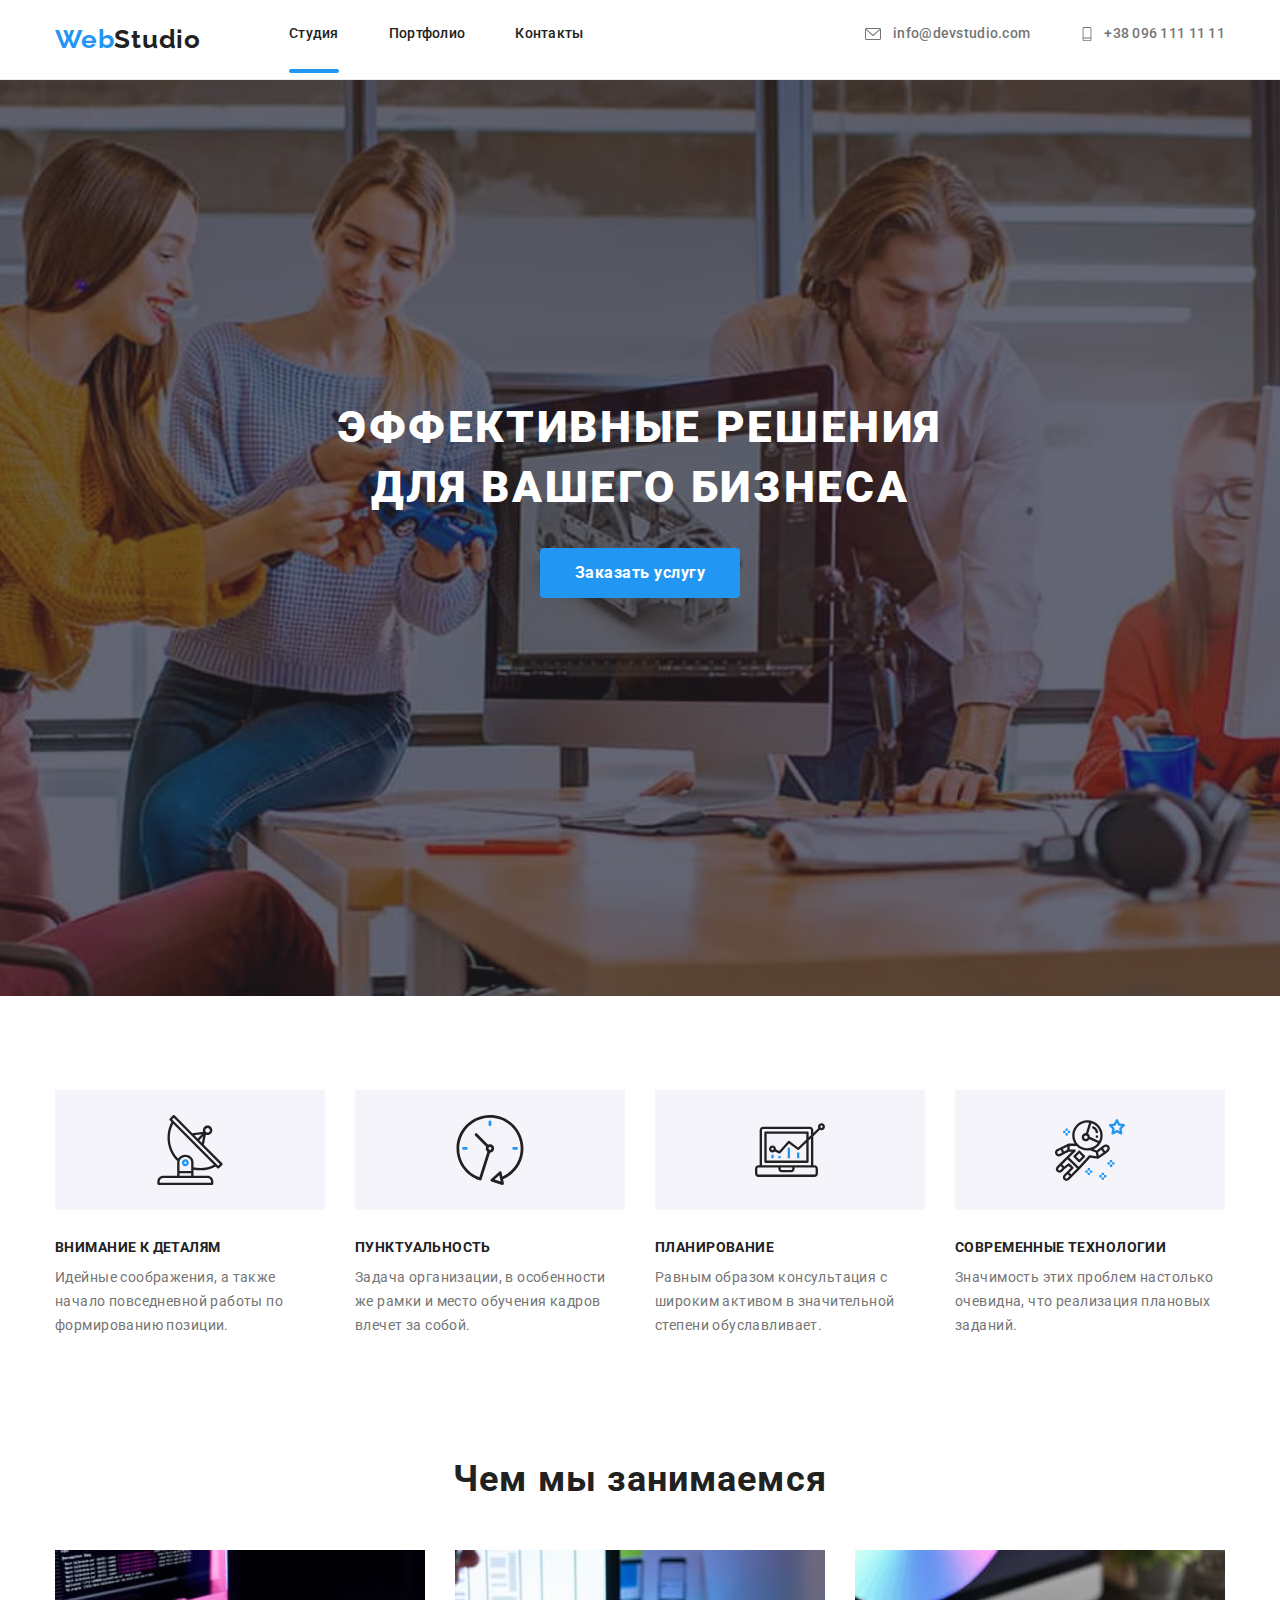
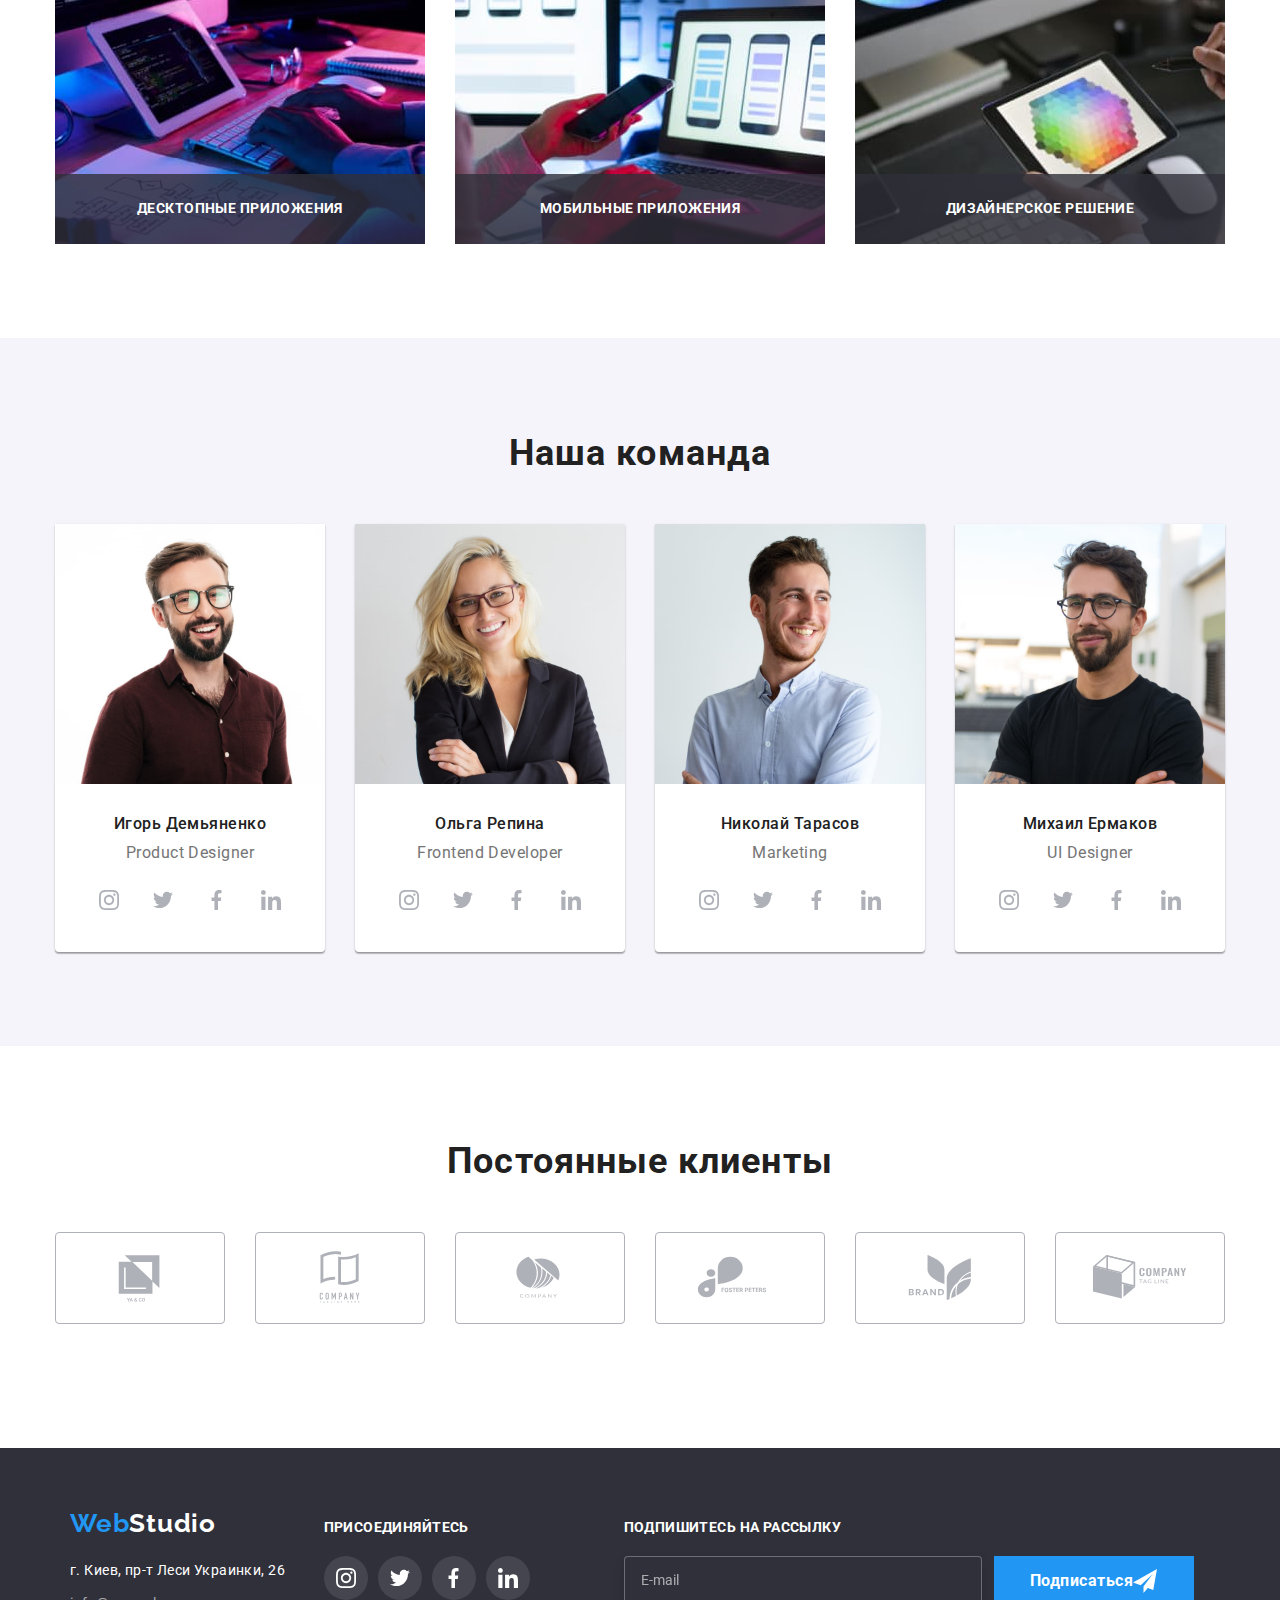
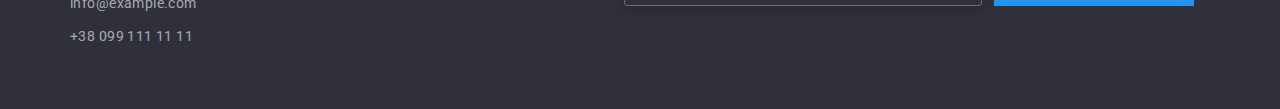
==== commit 2bee4a71: "." ====
--- a/index.html
+++ b/index.html
@@ -469,6 +469,7 @@
     </main>
   <footer class="footer">
         <div class="container footer__full">
+            <div class="footer-top">
         <div class="container-1 footer__adress">
         <a href="" class="footer__logo link logo-span--color-light"><span class="web">Web</span>Studio</a>
         <address>
@@ -531,6 +532,7 @@
             </li>
         </ul>
         </div> 
+        </div>
        <div class="container-2 footer__subscribe subscribe"> 
             <h4 class="h4">Подпишитесь на рассылку</h4>
             <form name="subscribe-form" class="subscribe-form" autocomplete="on" novalidate>
--- a/css/main.min.css
+++ b/css/main.min.css
@@ -1,2 +1,2 @@
-.header{padding-top:16px;padding-bottom:16px;border-bottom:1px solid #ececec}@media screen and (min-width: 1200px){.header{padding-top:24px;padding-bottom:24px;border-bottom:1px solid #ececec}}@media screen and (min-width: 1200px){.header__container{display:flex;justify-content:space-between;align-items:center}}@media screen and (min-width: 1px) and (max-width: 767px){.header__container{display:flex;justify-content:space-between;align-items:center}}@media screen and (min-width: 768px){.header__container{display:flex;justify-content:space-between;align-items:flex-start}}.header__navigation{display:flex}.header-list{display:flex}@media screen and (max-width: 767px){.header-list{display:none}}@media screen and (min-width: 1200px){.header__connect{display:flex;margin-left:auto;align-items:center;justify-content:center;flex-direction:row}}@media screen and (max-width: 767px){.header__connect{display:none}}@media screen and (min-width: 768px) and (max-width: 1199px){.header__connect{display:flex;margin-left:80px;flex-direction:column}}@media screen and (min-width: 768px){.header__contacts:nth-of-type(1){margin-right:0px;margin-bottom:10px}}@media screen and (min-width: 1200px){.header__contacts:nth-of-type(1){margin-right:50px;margin-bottom:0px}}@media screen and (min-width: 768px){.header__contacts{font-family:Roboto;font-style:normal;font-weight:500;font-size:12px;line-height:14px;letter-spacing:0.02em;color:#757575}}@media screen and (min-width: 1200px){.header__logo{margin-right:93px}}@media screen and (min-width: 768px){.header__logo{margin-right:88px}}.header-list__item{margin-right:50px}.header-list__item:last-child{margin-right:0;transition:color 200ms linear;transition-timing-function:cubic-bezier(0.4, 0, 0.2, 1)}.header__logo{font-family:Raleway;font-weight:700;font-size:26px;line-height:1.19;letter-spacing:0.03em}.header-list__link{font-weight:500;font-size:14px;line-height:1.14;letter-spacing:0.02em;color:var(--first-text-color);transition:color 200ms linear;transition-timing-function:cubic-bezier(0.4, 0, 0.2, 1);position:relative}.header-list__link.current::after{content:"";width:100%;height:4px;background-color:var(--accent-color);border-radius:10px;position:absolute;left:0;bottom:-32px}.header-list__link:hover,.header-list__link:focus{color:var(--accent-color)}.header__contacts{display:flex;font-weight:500;font-size:14px;line-height:1.14;letter-spacing:0.02em;color:var(--second-text-color);align-items:center;margin-right:30px;transition:color 200ms linear;transition-timing-function:cubic-bezier(0.4, 0, 0.2, 1)}.header__contacts:hover,.header__contacts:focus{color:var(--accent-color)}.header__contacts:hover .header__social-icon,.header__contacts:focus .header__social-icon{fill:var(--accent-color)}.header__contacts:last-child{margin-right:0}.logo-span--color-dark{color:var(--first-text-color)}.web{color:var(--accent-color)}.header__social-icon{fill:var(--second-text-color);margin-right:10px;align-self:center;transition:color 200ms linear;transition-timing-function:cubic-bezier(0.4, 0, 0.2, 1)}.open-menu-btn__icon{fill:black}.mob-menu{position:fixed;background-color:#fff;width:100vw;height:100vh;top:0;z-index:5;padding-top:48px;padding-bottom:48px;padding-left:40px}@media screen and (min-width: 768px){.mob-menu{display:none}}.mob-menu .container{display:flex;flex-direction:column;justify-content:space-between;height:100%}.mob-menu-social__icon{fill:#000}.mob-menu-list__item{margin-bottom:32px}.mob-menu-list__link{font-family:Roboto;font-style:normal;font-weight:500;font-size:40px;line-height:calc(47 / 40);letter-spacing:0.02em;color:#212121}.mob-menu-list__link:hover,.mob-menu-list__link:focus{color:var(--accent-color)}.mob-menu__connect{display:flex;justify-content:space-between;flex-direction:column}.mob-menu__contacts{font-family:Roboto;font-style:normal;font-weight:500;font-size:34px;line-height:calc(40 / 34);letter-spacing:0.02em;color:var(--accent-color);margin-bottom:32px}.mob-menu__contacts-mail{font-family:Roboto;font-style:normal;font-weight:500;font-size:24px;line-height:calc(28 / 24);letter-spacing:0.02em;color:#757575;margin-bottom:64px}.mob-social{display:flex}.mob-menu-social-list{display:flex;justify-content:space-between;flex-direction:row}.mob-menu-social__item{margin-right:20px}.mob-menu-social__link{font-family:Roboto;font-style:normal;font-weight:500;font-size:18px;line-height:calc(22 / 18);letter-spacing:0.02em;color:#2196f3}.line{display:flex;align-self:center;width:22px;height:0px;border:1px solid rgba(33,33,33,0.2);transform:rotate(90deg)}:root{--first-text-color: #212121;--second-text-color: #757575;--third-text-color: #ffffff;--mail-text-color: rgba(255, 255, 255, 0.6);--social-icon-color: rgba(255, 255, 255, 0.1);--first-button-color: #f5f4fa;--second-button-color: #2196f3;--accent-color: #2196f3;--bg-color: #2f303a;--bg-color-2: #f5f4fa;--social-icon-color: rgba(255, 255, 255, 0.1);--icon-first-color: #afb1b8}p,h1,h2,h3,h4,h5,h6{margin:0}ul{margin:0;padding:0}button{cursor:pointer}img{display:block}address{font-style:normal}body{font-family:Roboto;font-style:normal}.list{margin-left:0;padding-left:0;list-style:none}.link{text-decoration:none}.points{padding-top:60px;padding-bottom:60px}@media screen and (min-width: 1200px){.points{padding-top:94px;padding-bottom:94px;margin-bottom:94px}}@media screen and (min-width: 1200px){.points__section{display:flex;align-items:center;justify-content:space-between;flex-direction:column}}.points-list__title{font-weight:700;font-size:14px;line-height:1.14;letter-spacing:0.03em;text-transform:uppercase;color:var(--first-text-color);margin-bottom:10px}@media screen and (max-width: 767px){.points-list__title{text-align:center}}.points-list__pre-title{font-weight:400;font-size:14px;line-height:1.71;letter-spacing:0.03em;color:var(--second-text-color)}.symbols__under{padding:30px 0 30px 0;width:100%}@media screen and (min-width: 768px){.symbols__under{width:calc(100% / 2 - 30px 0);width:354px}}@media screen and (min-width: 1200px){.symbols__under{width:270px}}.symbols-list{margin-right:0;margin-bottom:30px}@media screen and (min-width: 768px){.symbols-list{display:flex;flex-wrap:wrap}}@media screen and (min-width: 1200px){.symbols-list{display:flex;flex-wrap:nowrap}}.symbols-list__item{margin-bottom:30px}@media screen and (min-width: 768px){.symbols-list__item{width:calc(100% / 2 - 30px 0);margin-right:30px;margin-bottom:30px}.symbols-list__item:nth-of-type(2n){margin-right:0}.symbols-list__item:nth-of-type(3){margin-bottom:0}.symbols-list__item:nth-of-type(4){margin-bottom:0}}@media screen and (min-width: 1200px){.symbols-list__item{width:270px;height:120px;margin-right:30px}.symbols-list__item:nth-of-type(2){margin-right:30px}.symbols-list__item:last-child{margin-right:0}}.symbols-list__item:last-child{margin-bottom:0}@media screen and (min-width: 1200px){.symbols-list__link{padding:0;width:100%;height:100%;display:flex;align-items:center;justify-content:center;background-color:var(--bg-color-2)}}@media screen and (min-width: 768px) and (max-width: 1199px){.symbols-list__link{width:354px;height:120px;display:flex;align-items:center;justify-content:center;background-color:var(--bg-color-2)}}@media screen and (min-width: 1px) and (max-width: 767px){.symbols-list__link{padding-top:25px;padding-bottom:25px;width:100%;height:100%;width:100%;height:100%;display:flex;align-items:center;justify-content:center;background-color:var(--bg-color-2)}}.symbols-list__icon{display:flex;align-items:center;justify-content:center}h1{font-size:26px;font-weight:900;line-height:1.61;letter-spacing:0.06em;text-transform:uppercase;text-align:center;color:var(--third-text-color);width:360px}@media screen and (min-width: 1200px){h1{font-size:44px;line-height:1.36;width:696px;height:120px;left:452px}}.main-title__section{padding:118px 60px 118px 60px;width:100%;display:flex;align-items:center;justify-content:space-between;flex-direction:column;align-items:center}@media screen and (min-width: 1200px){.main-title__section{display:flex;align-items:center;justify-content:space-between;flex-direction:column}}.main-title{background-position:center;background-repeat:no-repeat;background-size:cover}@media screen and (min-width: 1px) and (max-width: 767px){.main-title{background-position:center;background-repeat:no-repeat;background-size:cover;background-image:linear-gradient(rgba(47,48,58,0.4), rgba(47,48,58,0.4)),url(../images/bg-img-mobile-1x.jpg)}}@media screen and (min-width: 1px) and (max-width: 767px) and (min-device-pixel-ratio: 2), screen and (min-width: 1px) and (max-width: 767px) and (min-resolution: 192dpi), screen and (min-width: 1px) and (max-width: 767px) and (min-resolution: 2dppx){.main-title{background-image:linear-gradient(rgba(47,48,58,0.4), rgba(47,48,58,0.4)),url(../images/bg-img-mobile-2x.jpg)}}@media screen and (min-width: 768px){.main-title{background-image:linear-gradient(rgba(47,48,58,0.4), rgba(47,48,58,0.4)),url(../images/bg-img-tablet-1x.jpg)}}@media screen and (min-width: 768px) and (min-device-pixel-ratio: 2), screen and (min-width: 768px) and (min-resolution: 192dpi), screen and (min-width: 768px) and (min-resolution: 2dppx){.main-title{background-image:linear-gradient(rgba(47,48,58,0.4), rgba(47,48,58,0.4)),url(../images/bg-img-tablet-2x.jpg)}}@media screen and (min-width: 1200px){.main-title{background-image:linear-gradient(rgba(47,48,58,0.4), rgba(47,48,58,0.4)),url(../images/bg-img.jpg);padding-top:200px;padding-bottom:280px}}@media screen and (min-width: 1200px) and (min-device-pixel-ratio: 2), screen and (min-width: 1200px) and (min-resolution: 192dpi), screen and (min-width: 1200px) and (min-resolution: 2dppx){.main-title{background-image:linear-gradient(rgba(47,48,58,0.4), rgba(47,48,58,0.4)),url(../images/bg-img-2x.jpg)}}@media screen and (min-width: 1200px){.products__img{width:370px;height:294px}}.products{padding-bottom:94px}@media screen and (min-width: 0px) and (max-width: 1199px){.products{display:none}}@media screen and (min-width: 1200px){.products{display:flex}}@media screen and (min-width: 320px) and (max-width: 1199px){.products-list{display:none}}@media screen and (min-width: 1200px){.products-list{display:flex}}.products-list__item{margin-right:30px;position:relative}.products-list__item:last-child{margin-right:0}.products__section{display:flex;align-items:center;justify-content:space-between;flex-direction:column}.products-list__bottom{font-family:Roboto;font-style:normal;font-weight:bold;font-size:14px;line-height:1.14;text-align:center;letter-spacing:0.03em;text-transform:uppercase;color:#ffffff;padding:27px 82px;background-color:rgba(47,48,58,0.8);width:370px;position:absolute;top:224px;left:0}.team{padding-top:60px;padding-bottom:60px;background-color:var(--bg-color-2)}@media screen and (min-width: 1200px){.team{padding-top:94px;padding-bottom:94px}}@media screen and (min-width: 768px){.team-list{display:flex;flex-wrap:wrap}}@media screen and (min-width: 1200px){.team-list{display:flex;margin-left:0}}.team-list__item{margin-bottom:30px;box-shadow:0px 1px 3px rgba(0,0,0,0.12),0px 1px 1px rgba(0,0,0,0.14),0px 2px 1px rgba(0,0,0,0.2);border-radius:0px 0px 4px 4px;background-color:#fff;width:100%}@media screen and (min-width: 768px){.team-list__item{flex-basis:calc(100% / 2 - 30px);margin-left:30px;margin-bottom:30px}.team-list__item:nth-of-type(1){margin-left:0}.team-list__item:nth-of-type(3){margin-bottom:0;margin-left:0}.team-list__item:nth-of-type(4){margin-bottom:0}}@media screen and (min-width: 1200px){.team-list__item{margin-right:30px;margin-bottom:0;margin-left:0;flex-basis:calc(100% / 4 - 30px)}.team-list__item:last-child{margin-right:0}}.team-list__item:last-child{margin-bottom:0}@media screen and (min-width: 1200px){.team-list__item:last-child{margin-right:0}}.team-item__under{padding:30px 0 30px 0;width:100%}@media screen and (min-width: 1200px){.team-item__under{margin-bottom:0;margin-top:0}}.team-list__title{font-weight:500;font-size:16px;line-height:1.19;letter-spacing:0.03em;color:var(--first-text-color);text-align:center}.team-list__text{font-weight:400;font-size:16px;line-height:1.19;letter-spacing:0.03em;color:var(--second-text-color);margin-top:10px;text-align:center}@media screen and (min-width: 1200px){.team__section{display:flex;align-items:center;justify-content:space-between;flex-direction:column}}.team__img{width:100%;height:100%}@media screen and (min-width: 768px){.team__img{width:354px;height:374px}}@media screen and (min-width: 1200px){.team__img{width:270px;height:260px}}.h2{text-align:center;font-weight:700;font-size:36px;line-height:1.17;letter-spacing:0.03em;color:var(--first-text-color);margin-bottom:30px}@media screen and (min-width: 1200px){.h2{margin-bottom:50px}}.social-list{display:flex;justify-content:center}.social-list__item{width:44px;height:44px;margin-right:10px;margin-top:16px;transition:color 200ms linear;transition-timing-function:cubic-bezier(0.4, 0, 0.2, 1)}.social-list__item:last-child{margin-right:0;transition:color 200ms linear;transition-timing-function:cubic-bezier(0.4, 0, 0.2, 1)}.social-list__link{width:100%;height:100%;border-radius:50%;display:flex;align-items:center;justify-content:center;background-color:var(--third-text-color);transition:color 200ms linear;transition-timing-function:cubic-bezier(0.4, 0, 0.2, 1)}.social-list__link:hover,.social-list__link:focus{background-color:var(--accent-color)}.social-list__link:hover .social-list__icon,.social-list__link:focus .social-list__icon{fill:var(--third-text-color)}.social-list__icon{fill:var(--icon-first-color);transition:color 200ms linear;transition-timing-function:cubic-bezier(0.4, 0, 0.2, 1)}.clients{padding-top:60px;padding-bottom:60px}@media screen and (min-width: 1200px){.clients{padding-top:94px;padding-bottom:94px}}@media screen and (min-width: 1200px){.clients__block{display:flex;align-items:center;justify-content:space-between;flex-direction:column}}.clients-list{display:flex;flex-wrap:wrap;margin-right:0}@media screen and (min-width: 768px){.clients-list{display:flex;flex-wrap:wrap;margin-right:0}}@media screen and (min-width: 1200px){.clients-list{display:flex;flex-wrap:nowrap;margin-right:0}}@media screen and (max-width: 767px){.clients-list__item{width:210px;height:92px;width:calc(100% / 2 - 30px 0);margin-right:30px;margin-bottom:30px}.clients-list__item:nth-of-type(2n){margin-right:0}.clients-list__item:nth-of-type(5){margin-bottom:0}.clients-list__item:nth-of-type(6){margin-bottom:0}}@media screen and (min-width: 768px){.clients-list__item{width:226px;height:92px;width:calc(100% / 3 - 30px 0);margin-right:30px;margin-bottom:30px}.clients-list__item:nth-of-type(3n){margin-right:0}.clients-list__item:nth-of-type(4){margin-bottom:0}.clients-list__item:nth-of-type(5){margin-bottom:0}.clients-list__item:nth-of-type(6){margin-bottom:0}}@media screen and (min-width: 1200px){.clients-list__item{width:170px;height:92px;margin-right:30px;margin-bottom:30px;margin-left:0;flex-basis:calc(100% / 4 - 30px 0)}.clients-list__item:last-child{margin-right:0}.clients-list__item:nth-of-type(3){margin-right:30px}}.clients-list__link{width:100%;height:100%;display:flex;align-items:center;justify-content:center;background-color:var(--third-text-color);border:1px solid var(--icon-first-color);box-sizing:border-box;border-radius:4px;transition:color 200ms linear, border 200ms linear;transition-timing-function:cubic-bezier(0.4, 0, 0.2, 1)}.clients-list__link:hover,.clients-list__link:focus{border:1px solid var(--accent-color)}.clients-list__link:hover .clients-list__icon,.clients-list__link:focus .clients-list__icon{fill:var(--accent-color)}.clients-list__icon{fill:var(--icon-first-color);transition:color 200ms linear;transition-timing-function:cubic-bezier(0.4, 0, 0.2, 1)}.footer{background-color:var(--bg-color);padding-top:60px;padding-bottom:60px}@media screen and (min-width: 1200px){.footer__full{display:flex;align-items:center;justify-content:space-between;align-items:baseline}}@media screen and (min-width: 1px) and (max-width: 767px){.footer__full{display:flex;align-items:center;justify-content:space-between;flex-direction:column}}@media screen and (min-width: 1200px){.footer__adress{display:flex;align-items:flex-start;justify-content:space-between;flex-direction:column}}@media screen and (min-width: 1px) and (max-width: 767px){.footer__adress{display:flex;align-items:center;justify-content:space-between;flex-direction:column}}.footer__logo{font-family:Raleway;font-weight:700;font-size:26px;line-height:1.19;letter-spacing:0.03em;margin-bottom:20px}.footer-social{display:flex}.footer-social__item{width:44px;height:44px;margin-right:10px}.footer-social__link{width:100%;height:100%;border-radius:50%;display:flex;align-items:center;justify-content:center;background-color:var(--social-icon-color);transition:background-color 200ms linear, color 200ms linear;transition-timing-function:cubic-bezier(0.4, 0, 0.2, 1)}.footer-social__link:hover,.footer-social__link:focus{background-color:var(--accent-color);color:var(--third-text-color)}.footer-social__link:hover .footer-social__icon,.footer-social__link:focus .footer-social__icon{fill:var(--third-text-color)}.footer-social__icon{fill:var(--third-text-color)}.footer-social__item:last-child{margin-right:0}.logo-span--color-light{color:var(--third-text-color)}@media screen and (min-width: 1200px){.footer-contact-list{display:flex;flex-direction:column}}@media screen and (min-width: 1px) and (max-width: 767px){.footer-contact-list{display:flex;align-items:center;justify-content:space-between;flex-direction:column}}.item{margin-top:9px}.item-1{margin-top:9px}.footer-contact-list__link{font-size:14px;font-style:normal;line-height:1.71;letter-spacing:0.03em;color:var(--third-text-color);margin-top:20px}.footer-contact-list__tel{font-size:14px;font-style:normal;line-height:1.71;letter-spacing:0.03em;color:var(--mail-text-color)}.h4{font-family:Roboto;font-style:normal;font-weight:bold;font-size:14px;line-height:1.14;letter-spacing:0.03em;text-transform:uppercase;color:var(--third-text-color);margin-bottom:20px}@media screen and (min-width: 1200px){.footer__social{display:flex;align-items:flex-start;justify-content:space-between;flex-direction:column}}@media screen and (min-width: 1px) and (max-width: 767px){.footer__social{display:flex;align-items:center;justify-content:space-between;flex-direction:column}}@media screen and (min-width: 1200px){.footer__subscribe{display:flex;align-items:flex-start;justify-content:space-between;flex-direction:column}}@media screen and (min-width: 1px) and (max-width: 767px){.footer__subscribe{display:flex;align-items:center;justify-content:space-between;flex-direction:column}}@media screen and (min-width: 1200px){.subscribe-form{display:flex}}@media screen and (min-width: 1px) and (max-width: 767px){.subscribe-form{display:flex;align-items:center;justify-content:space-between;flex-direction:column}}.subscribe-form__input{display:flex;color:rgba(255,255,255,0.6);padding-left:16px;width:358px;height:50px;border:1px solid rgba(255,255,255,0.3);box-sizing:border-box;filter:drop-shadow(0px 4px 4px rgba(0,0,0,0.15));border-radius:4px;background-color:var(--bg-color)}.subscribe-form__input::placeholder{position:absolute;top:15px;left:16px;font-family:Roboto;font-style:normal;font-weight:normal;font-size:14px;line-height:20px;letter-spacing:0.01em;color:rgba(255,255,255,0.6)}.subscribe-form__input:not(:placeholder-shown){border:1px solid var(--accent-color)}.backdrop{width:100vw;height:100vh;background-color:rgba(0,0,0,0.2);position:fixed;top:0;left:0;transition:opacity 200ms, visibility 200ms}.backdrop.is-hidden .modal{transform:scale(1.5)}.modal{width:450px;height:609px;background-color:#fff;border-radius:4px;position:absolute;top:50%;left:50%;transform:scale(1) translate(-50%, -50%);transition:transform 200ms;padding:40px}@media screen and (min-width: 1200px){.modal{width:528px;height:581px}}.modal__close-btn{position:absolute;top:10px;right:10px;width:30px;height:30px;background:#ffffff;border:1px solid rgba(0,0,0,0.1);border-radius:50%;display:flex;align-items:center;justify-content:center}.modal__close-btn:hover,.modal__close-btn:focus{background-color:#fff}.modal__close-btn:hover .modal__close-btn__icon,.modal__close-btn:focus .modal__close-btn__icon{fill:var(--accent-color)}.modal-form__field__icon{position:absolute;top:50%;left:12px;fill:#212121}.modal-title{font-family:Roboto;font-style:normal;font-weight:bold;font-size:20px;line-height:1.15;text-align:center;letter-spacing:0.03em;color:#212121;margin-bottom:12px}.modal-form__field__input{width:100%;height:40px;padding-top:12px;padding-bottom:12px;padding-left:42px;border:1px solid rgba(33,33,33,0.2);box-sizing:border-box;border-radius:4px}.modal-form__field__input:hover,.modal-form__field__input:focus{border:1px solid var(--accent-color)}.modal-form__field__input:hover+.modal-form__field__icon,.modal-form__field__input:focus+.modal-form__field__icon{fill:var(--accent-color)}.modal-form__field__text{width:100%;height:120px;border:1px solid rgba(33,33,33,0.2);box-sizing:border-box;border-radius:4px;padding:12px 16px}.modal-form__field__text::placeholder{position:absolute;top:15px;left:16px;font-family:Roboto;font-style:normal;font-weight:normal;font-size:14px;line-height:20px;letter-spacing:0.01em;color:rgba(117,117,117,0.5)}.modal-form__field__text:hover,.modal-form__field__text:focus{border:1px solid var(--accent-color)}.modal-form__field__check{position:absolute;top:437px;left:76.38px;margin-bottom:30px;margin-top:10px}.modal-form__field__check:checked+.modal-form__field__check-text::before{background-image:url(../images/check.svg);background-position:center;background-size:cover;background-repeat:no-repeat;border:none}.modal-form__field__check-text{font-size:12px;color:#757575;display:flex}@media screen and (min-width: 1200px){.modal-form__field__check-text{font-size:14px}}.modal-form__field__check-text::before{content:"";width:16px;height:15px;border:2px solid #212121;margin-right:8.38px;display:block;border-radius:2px}.modal-form__field{margin-bottom:10px;position:relative}.is-hidden{visibility:hidden;opacity:0;pointer-events:none}.modal-form__field__top{font-family:Roboto;font-size:12px;line-height:1.17;letter-spacing:0.01em;color:#757575;margin-bottom:4px;display:block;margin-bottom:4px}.modal-form__field__link{color:#2196f3}textarea{resize:none;padding:12px 16px}.main{padding-top:94px;padding-bottom:94px}.kinds__photo{display:flex;justify-content:space-between}.kinds__section{display:flex;align-items:center;justify-content:space-between;flex-direction:column;margin-bottom:50px}.kinds-list{display:flex}.photo-list{display:flex;flex-wrap:wrap}.photo-list__item{margin:0 13px 28px 13px;flex-basis:calc(100% / 3 - 30px);border:1px solid #ececec;transition:background-color 200ms linear, box-shadow 200ms linear;transition-timing-function:cubic-bezier(0.4, 0, 0.2, 1)}.photo-list__item:hover,.photo-list__item:focus{box-shadow:0px 1px 1px rgba(0,0,0,0.12),0px 4px 4px rgba(0,0,0,0.06),1px 4px 6px rgba(0,0,0,0.16)}.photo-list__item:hover .photo-list__item__top{transform:translateY(0)}.photo-list__item:nth-of-type(3n){margin-right:0}.photo-list__item:nth-of-type(3n+1){margin-left:0}.photo-list__item:nth-last-of-type(-n+3){margin-bottom:0}button:active,button:hover,button:focus{cursor:pointer;background:var(--second-button-color)}.photo-list__item__wrap{position:relative;overflow:hidden}.photo-list__item__top{position:absolute;top:0;left:0;height:100%;font-size:18px;color:#ffffff;line-height:1.56;padding:63px 24px;background-color:rgba(33,150,243,0.9);transform:translateY(100%);transition:transform 200ms}.photo-list__text{padding:20px 24px 20px 24px;width:370px}.photo-list__title{font-weight:700;font-size:18px;line-height:2;letter-spacing:0.06em;color:var(--first-text-color)}.photo-list__pre-title{font-size:16px;line-height:1.87;letter-spacing:0.03em;color:var(--second-text-color);margin-top:4px}.open-menu-btn{border:none;background-color:transparent;margin-left:auto}@media screen and (min-width: 768px){.open-menu-btn{display:none}}.open-menu-btn:hover,.open-menu-btn:focus{background-color:transparent}.open-menu-btn:hover .open-menu-btn__icon,.open-menu-btn:focus .open-menu-btn__icon{fill:var(--accent-color)}.mob-menu__btn{position:absolute;top:10px;right:15px;width:40px;height:40px;background:#ffffff;border:none;display:flex;align-items:center;justify-content:center}.mob-menu__btn:hover,.mob-menu__btn:focus{background-color:#fff}.mob-menu__btn:hover .mob-menu__btn__icon,.mob-menu__btn:focus .mob-menu__btn__icon{fill:var(--accent-color)}.main-title__btn{background-color:var(--accent-color);font-family:Roboto, sans-serif;font-weight:700;font-size:16px;line-height:1.62;letter-spacing:0.03em;color:var(--third-text-color);margin-top:40px;width:200px;height:50px;left:140px;top:292px;align-self:center;border-radius:4px;text-align:center;letter-spacing:0.03em;border:none;margin-top:30px}@media screen and (min-width: 1200px){.main-title__btn{left:700px;top:430px;margin-top:30px}}button:active,button:hover{cursor:pointer}.modal-form__field__submit-btn{position:absolute;top:519px;left:125px;background-color:var(--accent-color);border-radius:4px;font-family:Roboto, sans-serif;font-weight:700;font-size:16px;line-height:1.62;letter-spacing:0.03em;color:var(--third-text-color);width:200px;height:50px;border:none}@media screen and (min-width: 1200px){.modal-form__field__submit-btn{top:491px;left:164px}}.modal-form__field__submit-btn:hover{box-shadow:0px 4px 4px rgba(0,0,0,0.15)}.kinds-list__btn{background-color:var(--first-button-color);border-radius:4px;font-family:Roboto;font-weight:500;font-size:16px;line-height:1.62;text-align:center;letter-spacing:0.03em;border:none;padding:6px 22px;margin-right:8px;transition:color 200ms linear, background-color 200ms linear;transition-timing-function:cubic-bezier(0.4, 0, 0.2, 1)}.kinds-list__btn:hover,.kinds-list__btn:active,.kinds-list__btn:focus{color:var(--third-text-color)}.subscribe-form__btn{display:flex;justify-content:center;align-items:center;font-family:Roboto;font-style:normal;font-weight:700;font-size:16px;line-height:1.87;color:#fff;background-color:var(--accent-color);border:none;letter-spacing:0.03em;width:200px;height:50px;margin-left:12px;transition:background-color 200ms linear, color 200ms linear;transition-timing-function:cubic-bezier(0.4, 0, 0.2, 1)}.container{width:100%;margin:0 auto;padding-left:15px;padding-right:15px}@media screen and (min-width: 480px){.container{width:480px}}@media screen and (min-width: 768px){.container{width:768px}}@media screen and (min-width: 1200px){.container{width:1200px}}.container-1{width:500px;margin:0 auto;padding-left:15px;padding-right:15px}.container-2{width:570px;margin:0 auto;padding-left:15px;padding-right:15px}.container-3{width:100%;margin:0 auto;padding-left:15px;padding-right:15px;margin-bottom:50px}@media screen and (min-width: 480px){.container-3{width:480px}}@media screen and (min-width: 768px){.container-3{width:768px}}@media screen and (min-width: 1200px){.container-3{width:1200px}}
+.header{padding-top:16px;padding-bottom:16px;border-bottom:1px solid #ececec}@media screen and (min-width: 1200px){.header{padding-top:24px;padding-bottom:24px;border-bottom:1px solid #ececec}}@media screen and (min-width: 1200px){.header__container{display:flex;justify-content:space-between;align-items:center}}@media screen and (min-width: 1px) and (max-width: 767px){.header__container{display:flex;justify-content:space-between;align-items:center}}@media screen and (min-width: 768px){.header__container{display:flex;justify-content:space-between;align-items:flex-start}}.header__navigation{display:flex}.header-list{display:flex}@media screen and (max-width: 767px){.header-list{display:none}}@media screen and (min-width: 1200px){.header__connect{display:flex;margin-left:auto;align-items:center;justify-content:center;flex-direction:row}}@media screen and (max-width: 767px){.header__connect{display:none}}@media screen and (min-width: 768px) and (max-width: 1199px){.header__connect{display:flex;margin-left:80px;flex-direction:column}}@media screen and (min-width: 768px){.header__contacts:nth-of-type(1){margin-right:0px;margin-bottom:10px}}@media screen and (min-width: 1200px){.header__contacts:nth-of-type(1){margin-right:50px;margin-bottom:0px}}@media screen and (min-width: 768px){.header__contacts{font-family:Roboto;font-style:normal;font-weight:500;font-size:12px;line-height:14px;letter-spacing:0.02em;color:#757575}}@media screen and (min-width: 1200px){.header__logo{margin-right:93px}}@media screen and (min-width: 768px){.header__logo{margin-right:88px}}.header-list__item{margin-right:50px}.header-list__item:last-child{margin-right:0;transition:color 200ms linear;transition-timing-function:cubic-bezier(0.4, 0, 0.2, 1)}.header__logo{font-family:Raleway;font-weight:700;font-size:26px;line-height:1.19;letter-spacing:0.03em}.header-list__link{font-weight:500;font-size:14px;line-height:1.14;letter-spacing:0.02em;color:var(--first-text-color);transition:color 200ms linear;transition-timing-function:cubic-bezier(0.4, 0, 0.2, 1);position:relative}.header-list__link.current::after{content:"";width:100%;height:4px;background-color:var(--accent-color);border-radius:10px;position:absolute;left:0;bottom:-32px}.header-list__link:hover,.header-list__link:focus{color:var(--accent-color)}.header__contacts{display:flex;font-weight:500;font-size:14px;line-height:1.14;letter-spacing:0.02em;color:var(--second-text-color);align-items:center;margin-right:30px;transition:color 200ms linear;transition-timing-function:cubic-bezier(0.4, 0, 0.2, 1)}.header__contacts:hover,.header__contacts:focus{color:var(--accent-color)}.header__contacts:hover .header__social-icon,.header__contacts:focus .header__social-icon{fill:var(--accent-color)}.header__contacts:last-child{margin-right:0}.logo-span--color-dark{color:var(--first-text-color)}.web{color:var(--accent-color)}.header__social-icon{fill:var(--second-text-color);margin-right:10px;align-self:center;transition:color 200ms linear;transition-timing-function:cubic-bezier(0.4, 0, 0.2, 1)}.open-menu-btn__icon{fill:black}.mob-menu{position:fixed;background-color:#fff;width:100vw;height:100vh;top:0;z-index:5;padding-top:48px;padding-bottom:48px;padding-left:40px}@media screen and (min-width: 768px){.mob-menu{display:none}}.mob-menu .container{display:flex;flex-direction:column;justify-content:space-between;height:100%}.mob-menu-social__icon{fill:#000}.mob-menu-list__item{margin-bottom:32px}.mob-menu-list__link{font-family:Roboto;font-style:normal;font-weight:500;font-size:40px;line-height:calc(47 / 40);letter-spacing:0.02em;color:#212121}.mob-menu-list__link:hover,.mob-menu-list__link:focus{color:var(--accent-color)}.mob-menu__connect{display:flex;justify-content:space-between;flex-direction:column}.mob-menu__contacts{font-family:Roboto;font-style:normal;font-weight:500;font-size:34px;line-height:calc(40 / 34);letter-spacing:0.02em;color:var(--accent-color);margin-bottom:32px}.mob-menu__contacts-mail{font-family:Roboto;font-style:normal;font-weight:500;font-size:24px;line-height:calc(28 / 24);letter-spacing:0.02em;color:#757575;margin-bottom:64px}.mob-social{display:flex}.mob-menu-social-list{display:flex;justify-content:space-between;flex-direction:row}.mob-menu-social__item{margin-right:20px}.mob-menu-social__link{font-family:Roboto;font-style:normal;font-weight:500;font-size:18px;line-height:calc(22 / 18);letter-spacing:0.02em;color:#2196f3}.line{display:flex;align-self:center;width:22px;height:0px;border:1px solid rgba(33,33,33,0.2);transform:rotate(90deg)}:root{--first-text-color: #212121;--second-text-color: #757575;--third-text-color: #ffffff;--mail-text-color: rgba(255, 255, 255, 0.6);--social-icon-color: rgba(255, 255, 255, 0.1);--first-button-color: #f5f4fa;--second-button-color: #2196f3;--accent-color: #2196f3;--bg-color: #2f303a;--bg-color-2: #f5f4fa;--social-icon-color: rgba(255, 255, 255, 0.1);--icon-first-color: #afb1b8}p,h1,h2,h3,h4,h5,h6{margin:0}ul{margin:0;padding:0}button{cursor:pointer}img{display:block}address{font-style:normal}body{font-family:Roboto;font-style:normal}.list{margin-left:0;padding-left:0;list-style:none}.link{text-decoration:none}.points{padding-top:60px;padding-bottom:60px}@media screen and (min-width: 1200px){.points{padding-top:94px;padding-bottom:94px;margin-bottom:94px}}@media screen and (min-width: 1200px){.points__section{display:flex;align-items:center;justify-content:space-between;flex-direction:column}}.points-list__title{font-weight:700;font-size:14px;line-height:1.14;letter-spacing:0.03em;text-transform:uppercase;color:var(--first-text-color);margin-bottom:10px}@media screen and (max-width: 767px){.points-list__title{text-align:center}}.points-list__pre-title{font-weight:400;font-size:14px;line-height:1.71;letter-spacing:0.03em;color:var(--second-text-color)}.symbols__under{padding:30px 0 30px 0;width:100%}@media screen and (min-width: 768px){.symbols__under{width:calc(100% / 2 - 30px 0);width:354px}}@media screen and (min-width: 1200px){.symbols__under{width:270px}}.symbols-list{margin-right:0;margin-bottom:30px}@media screen and (min-width: 768px){.symbols-list{display:flex;flex-wrap:wrap}}@media screen and (min-width: 1200px){.symbols-list{display:flex;flex-wrap:nowrap}}.symbols-list__item{margin-bottom:30px}@media screen and (min-width: 768px){.symbols-list__item{width:calc(100% / 2 - 30px 0);margin-right:30px;margin-bottom:30px}.symbols-list__item:nth-of-type(2n){margin-right:0}.symbols-list__item:nth-of-type(3){margin-bottom:0}.symbols-list__item:nth-of-type(4){margin-bottom:0}}@media screen and (min-width: 1200px){.symbols-list__item{width:270px;height:120px;margin-right:30px}.symbols-list__item:nth-of-type(2){margin-right:30px}.symbols-list__item:last-child{margin-right:0}}.symbols-list__item:last-child{margin-bottom:0}@media screen and (min-width: 1200px){.symbols-list__link{padding:0;width:100%;height:100%;display:flex;align-items:center;justify-content:center;background-color:var(--bg-color-2)}}@media screen and (min-width: 768px) and (max-width: 1199px){.symbols-list__link{width:354px;height:120px;display:flex;align-items:center;justify-content:center;background-color:var(--bg-color-2)}}@media screen and (min-width: 1px) and (max-width: 767px){.symbols-list__link{padding-top:25px;padding-bottom:25px;width:100%;height:100%;width:100%;height:100%;display:flex;align-items:center;justify-content:center;background-color:var(--bg-color-2)}}.symbols-list__icon{display:flex;align-items:center;justify-content:center}h1{font-size:26px;font-weight:900;line-height:1.61;letter-spacing:0.06em;text-transform:uppercase;text-align:center;color:var(--third-text-color);width:360px}@media screen and (min-width: 1200px){h1{font-size:44px;line-height:1.36;width:696px;height:120px;left:452px}}.main-title__section{padding:118px 60px 118px 60px;width:100%;display:flex;align-items:center;justify-content:space-between;flex-direction:column;align-items:center}@media screen and (min-width: 1200px){.main-title__section{display:flex;align-items:center;justify-content:space-between;flex-direction:column}}.main-title{background-position:center;background-repeat:no-repeat;background-size:cover}@media screen and (min-width: 1px) and (max-width: 767px){.main-title{background-position:center;background-repeat:no-repeat;background-size:cover;background-image:linear-gradient(rgba(47,48,58,0.4), rgba(47,48,58,0.4)),url(../images/bg-img-mobile-1x.jpg)}}@media screen and (min-width: 1px) and (max-width: 767px) and (min-device-pixel-ratio: 2), screen and (min-width: 1px) and (max-width: 767px) and (min-resolution: 192dpi), screen and (min-width: 1px) and (max-width: 767px) and (min-resolution: 2dppx){.main-title{background-image:linear-gradient(rgba(47,48,58,0.4), rgba(47,48,58,0.4)),url(../images/bg-img-mobile-2x.jpg)}}@media screen and (min-width: 768px){.main-title{background-image:linear-gradient(rgba(47,48,58,0.4), rgba(47,48,58,0.4)),url(../images/bg-img-tablet-1x.jpg)}}@media screen and (min-width: 768px) and (min-device-pixel-ratio: 2), screen and (min-width: 768px) and (min-resolution: 192dpi), screen and (min-width: 768px) and (min-resolution: 2dppx){.main-title{background-image:linear-gradient(rgba(47,48,58,0.4), rgba(47,48,58,0.4)),url(../images/bg-img-tablet-2x.jpg)}}@media screen and (min-width: 1200px){.main-title{background-image:linear-gradient(rgba(47,48,58,0.4), rgba(47,48,58,0.4)),url(../images/bg-img.jpg);padding-top:200px;padding-bottom:280px}}@media screen and (min-width: 1200px) and (min-device-pixel-ratio: 2), screen and (min-width: 1200px) and (min-resolution: 192dpi), screen and (min-width: 1200px) and (min-resolution: 2dppx){.main-title{background-image:linear-gradient(rgba(47,48,58,0.4), rgba(47,48,58,0.4)),url(../images/bg-img-2x.jpg)}}@media screen and (min-width: 1200px){.products__img{width:370px;height:294px}}.products{padding-bottom:94px}@media screen and (min-width: 0px) and (max-width: 1199px){.products{display:none}}@media screen and (min-width: 1200px){.products{display:flex}}@media screen and (min-width: 320px) and (max-width: 1199px){.products-list{display:none}}@media screen and (min-width: 1200px){.products-list{display:flex}}.products-list__item{margin-right:30px;position:relative}.products-list__item:last-child{margin-right:0}.products__section{display:flex;align-items:center;justify-content:space-between;flex-direction:column}.products-list__bottom{font-family:Roboto;font-style:normal;font-weight:bold;font-size:14px;line-height:1.14;text-align:center;letter-spacing:0.03em;text-transform:uppercase;color:#ffffff;padding:27px 82px;background-color:rgba(47,48,58,0.8);width:370px;position:absolute;top:224px;left:0}.team{padding-top:60px;padding-bottom:60px;background-color:var(--bg-color-2)}@media screen and (min-width: 1200px){.team{padding-top:94px;padding-bottom:94px}}@media screen and (min-width: 768px){.team-list{display:flex;flex-wrap:wrap}}@media screen and (min-width: 1200px){.team-list{display:flex;margin-left:0}}.team-list__item{margin-bottom:30px;box-shadow:0px 1px 3px rgba(0,0,0,0.12),0px 1px 1px rgba(0,0,0,0.14),0px 2px 1px rgba(0,0,0,0.2);border-radius:0px 0px 4px 4px;background-color:#fff;width:100%}@media screen and (min-width: 768px){.team-list__item{flex-basis:calc(100% / 2 - 30px);margin-left:30px;margin-bottom:30px}.team-list__item:nth-of-type(1){margin-left:0}.team-list__item:nth-of-type(3){margin-bottom:0;margin-left:0}.team-list__item:nth-of-type(4){margin-bottom:0}}@media screen and (min-width: 1200px){.team-list__item{margin-right:30px;margin-bottom:0;margin-left:0;flex-basis:calc(100% / 4 - 30px)}.team-list__item:last-child{margin-right:0}}.team-list__item:last-child{margin-bottom:0}@media screen and (min-width: 1200px){.team-list__item:last-child{margin-right:0}}.team-item__under{padding:30px 0 30px 0;width:100%}@media screen and (min-width: 1200px){.team-item__under{margin-bottom:0;margin-top:0}}.team-list__title{font-weight:500;font-size:16px;line-height:1.19;letter-spacing:0.03em;color:var(--first-text-color);text-align:center}.team-list__text{font-weight:400;font-size:16px;line-height:1.19;letter-spacing:0.03em;color:var(--second-text-color);margin-top:10px;text-align:center}@media screen and (min-width: 1200px){.team__section{display:flex;align-items:center;justify-content:space-between;flex-direction:column}}.team__img{width:100%;height:100%}@media screen and (min-width: 768px){.team__img{width:354px;height:374px}}@media screen and (min-width: 1200px){.team__img{width:270px;height:260px}}.h2{text-align:center;font-weight:700;font-size:36px;line-height:1.17;letter-spacing:0.03em;color:var(--first-text-color);margin-bottom:30px}@media screen and (min-width: 1200px){.h2{margin-bottom:50px}}.social-list{display:flex;justify-content:center}.social-list__item{width:44px;height:44px;margin-right:10px;margin-top:16px;transition:color 200ms linear;transition-timing-function:cubic-bezier(0.4, 0, 0.2, 1)}.social-list__item:last-child{margin-right:0;transition:color 200ms linear;transition-timing-function:cubic-bezier(0.4, 0, 0.2, 1)}.social-list__link{width:100%;height:100%;border-radius:50%;display:flex;align-items:center;justify-content:center;background-color:var(--third-text-color);transition:color 200ms linear;transition-timing-function:cubic-bezier(0.4, 0, 0.2, 1)}.social-list__link:hover,.social-list__link:focus{background-color:var(--accent-color)}.social-list__link:hover .social-list__icon,.social-list__link:focus .social-list__icon{fill:var(--third-text-color)}.social-list__icon{fill:var(--icon-first-color);transition:color 200ms linear;transition-timing-function:cubic-bezier(0.4, 0, 0.2, 1)}.clients{padding-top:60px;padding-bottom:60px}@media screen and (min-width: 1200px){.clients{padding-top:94px;padding-bottom:94px}}@media screen and (min-width: 1200px){.clients__block{display:flex;align-items:center;justify-content:space-between;flex-direction:column}}.clients-list{display:flex;flex-wrap:wrap;margin-right:0}@media screen and (min-width: 768px){.clients-list{display:flex;flex-wrap:wrap;margin-right:0}}@media screen and (min-width: 1200px){.clients-list{display:flex;flex-wrap:nowrap;margin-right:0}}@media screen and (max-width: 767px){.clients-list__item{width:210px;height:92px;width:calc(100% / 2 - 30px 0);margin-right:30px;margin-bottom:30px}.clients-list__item:nth-of-type(2n){margin-right:0}.clients-list__item:nth-of-type(5){margin-bottom:0}.clients-list__item:nth-of-type(6){margin-bottom:0}}@media screen and (min-width: 768px){.clients-list__item{width:226px;height:92px;width:calc(100% / 3 - 30px 0);margin-right:30px;margin-bottom:30px}.clients-list__item:nth-of-type(3n){margin-right:0}.clients-list__item:nth-of-type(4){margin-bottom:0}.clients-list__item:nth-of-type(5){margin-bottom:0}.clients-list__item:nth-of-type(6){margin-bottom:0}}@media screen and (min-width: 1200px){.clients-list__item{width:170px;height:92px;margin-right:30px;margin-bottom:30px;margin-left:0;flex-basis:calc(100% / 4 - 30px 0)}.clients-list__item:last-child{margin-right:0}.clients-list__item:nth-of-type(3){margin-right:30px}}.clients-list__link{width:100%;height:100%;display:flex;align-items:center;justify-content:center;background-color:var(--third-text-color);border:1px solid var(--icon-first-color);box-sizing:border-box;border-radius:4px;transition:color 200ms linear, border 200ms linear;transition-timing-function:cubic-bezier(0.4, 0, 0.2, 1)}.clients-list__link:hover,.clients-list__link:focus{border:1px solid var(--accent-color)}.clients-list__link:hover .clients-list__icon,.clients-list__link:focus .clients-list__icon{fill:var(--accent-color)}.clients-list__icon{fill:var(--icon-first-color);transition:color 200ms linear;transition-timing-function:cubic-bezier(0.4, 0, 0.2, 1)}.footer{background-color:var(--bg-color);padding-top:60px;padding-bottom:60px}@media screen and (min-width: 1200px){.footer__full{display:flex;align-items:center;justify-content:space-between;align-items:baseline}}@media screen and (min-width: 1px) and (max-width: 767px){.footer__full{display:flex;align-items:center;justify-content:space-between;flex-direction:column}}@media screen and (min-width: 768px) and (max-width: 1199px){.footer-top{display:flex;align-items:center;justify-content:space-between;flex-direction:row}}@media screen and (min-width: 1200px){.footer-top{width:507px;display:flex;align-items:flex-start;align-items:baseline;flex-direction:row}}@media screen and (min-width: 1200px){.footer__adress{display:flex;align-items:flex-start;justify-content:space-between;flex-direction:column}}@media screen and (min-width: 1px) and (max-width: 767px){.footer__adress{display:flex;align-items:center;justify-content:space-between;flex-direction:column}}.footer__logo{font-family:Raleway;font-weight:700;font-size:26px;line-height:1.19;letter-spacing:0.03em;margin-bottom:20px}@media screen and (min-width: 1200px){.footer-social{display:flex;margin-bottom:0}}@media screen and (min-width: 1px) and (max-width: 767px){.footer-social{display:flex;margin-bottom:60px}}.footer-social__item{width:44px;height:44px;margin-right:10px}.footer-social__link{width:100%;height:100%;border-radius:50%;display:flex;align-items:center;justify-content:center;background-color:var(--social-icon-color);transition:background-color 200ms linear, color 200ms linear;transition-timing-function:cubic-bezier(0.4, 0, 0.2, 1)}.footer-social__link:hover,.footer-social__link:focus{background-color:var(--accent-color);color:var(--third-text-color)}.footer-social__link:hover .footer-social__icon,.footer-social__link:focus .footer-social__icon{fill:var(--third-text-color)}.footer-social__icon{fill:var(--third-text-color)}.footer-social__item:last-child{margin-right:0}.logo-span--color-light{color:var(--third-text-color)}@media screen and (min-width: 1200px){.footer-contact-list{display:flex;flex-direction:column}}@media screen and (min-width: 1px) and (max-width: 767px){.footer-contact-list{display:flex;align-items:center;justify-content:space-between;flex-direction:column;margin-bottom:60px}}@media screen and (min-width: 1200px){.item{margin-top:9px}.item-1{margin-top:9px}}@media screen and (min-width: 1px) and (max-width: 767px){.item{margin-top:8px}.item-1{margin-top:8px}}.footer-contact-list__link{font-size:14px;font-style:normal;line-height:1.71;letter-spacing:0.03em;color:var(--third-text-color);margin-top:20px}.footer-contact-list__tel{font-size:14px;font-style:normal;line-height:1.71;letter-spacing:0.03em;color:var(--mail-text-color)}.h4{font-family:Roboto;font-style:normal;font-weight:bold;font-size:14px;line-height:1.14;letter-spacing:0.03em;text-transform:uppercase;color:var(--third-text-color);margin-bottom:20px}@media screen and (min-width: 1200px){.footer__social{display:flex;align-items:flex-start;justify-content:space-between;flex-direction:column}}@media screen and (min-width: 1px) and (max-width: 767px){.footer__social{display:flex;align-items:center;justify-content:space-between;flex-direction:column}}@media screen and (min-width: 1200px){.footer__subscribe{display:flex;align-items:flex-start;justify-content:space-between;flex-direction:column}}@media screen and (min-width: 1px) and (max-width: 767px){.footer__subscribe{display:flex;align-items:center;justify-content:space-between;flex-direction:column}}@media screen and (min-width: 1200px){.subscribe-form{display:flex}}@media screen and (min-width: 1px) and (max-width: 767px){.subscribe-form{display:flex;align-items:center;justify-content:space-between;flex-direction:column}}.subscribe-form__input{display:flex;color:rgba(255,255,255,0.6);padding-left:16px;height:50px;border:1px solid rgba(255,255,255,0.3);box-sizing:border-box;filter:drop-shadow(0px 4px 4px rgba(0,0,0,0.15));border-radius:4px;background-color:var(--bg-color)}@media screen and (min-width: 1200px){.subscribe-form__input{width:358px}}@media screen and (min-width: 1px) and (max-width: 767px){.subscribe-form__input{width:450px}}.subscribe-form__input::placeholder{position:absolute;top:15px;left:16px;font-family:Roboto;font-style:normal;font-weight:normal;font-size:14px;line-height:20px;letter-spacing:0.01em;color:rgba(255,255,255,0.6)}.subscribe-form__input:not(:placeholder-shown){border:1px solid var(--accent-color)}.backdrop{width:100vw;height:100vh;background-color:rgba(0,0,0,0.2);position:fixed;top:0;left:0;transition:opacity 200ms, visibility 200ms}.backdrop.is-hidden .modal{transform:scale(1.5)}.modal{width:450px;height:609px;background-color:#fff;border-radius:4px;position:absolute;top:50%;left:50%;transform:scale(1) translate(-50%, -50%);transition:transform 200ms;padding:40px}@media screen and (min-width: 1200px){.modal{width:528px;height:581px}}.modal__close-btn{position:absolute;top:10px;right:10px;width:30px;height:30px;background:#ffffff;border:1px solid rgba(0,0,0,0.1);border-radius:50%;display:flex;align-items:center;justify-content:center}.modal__close-btn:hover,.modal__close-btn:focus{background-color:#fff}.modal__close-btn:hover .modal__close-btn__icon,.modal__close-btn:focus .modal__close-btn__icon{fill:var(--accent-color)}.modal-form__field__icon{position:absolute;top:50%;left:12px;fill:#212121}.modal-title{font-family:Roboto;font-style:normal;font-weight:bold;font-size:20px;line-height:1.15;text-align:center;letter-spacing:0.03em;color:#212121;margin-bottom:12px}.modal-form__field__input{width:100%;height:40px;padding-top:12px;padding-bottom:12px;padding-left:42px;border:1px solid rgba(33,33,33,0.2);box-sizing:border-box;border-radius:4px}.modal-form__field__input:hover,.modal-form__field__input:focus{border:1px solid var(--accent-color)}.modal-form__field__input:hover+.modal-form__field__icon,.modal-form__field__input:focus+.modal-form__field__icon{fill:var(--accent-color)}.modal-form__field__text{width:100%;height:120px;border:1px solid rgba(33,33,33,0.2);box-sizing:border-box;border-radius:4px;padding:12px 16px}.modal-form__field__text::placeholder{position:absolute;top:15px;left:16px;font-family:Roboto;font-style:normal;font-weight:normal;font-size:14px;line-height:20px;letter-spacing:0.01em;color:rgba(117,117,117,0.5)}.modal-form__field__text:hover,.modal-form__field__text:focus{border:1px solid var(--accent-color)}.modal-form__field__check{position:absolute;top:437px;left:76.38px;margin-bottom:30px;margin-top:10px}.modal-form__field__check:checked+.modal-form__field__check-text::before{background-image:url(../images/check.svg);background-position:center;background-size:cover;background-repeat:no-repeat;border:none}.modal-form__field__check-text{font-size:12px;color:#757575;display:flex}@media screen and (min-width: 1200px){.modal-form__field__check-text{font-size:14px}}.modal-form__field__check-text::before{content:"";width:16px;height:15px;border:2px solid #212121;margin-right:8.38px;display:block;border-radius:2px}.modal-form__field{margin-bottom:10px;position:relative}.is-hidden{visibility:hidden;opacity:0;pointer-events:none}.modal-form__field__top{font-family:Roboto;font-size:12px;line-height:1.17;letter-spacing:0.01em;color:#757575;margin-bottom:4px;display:block;margin-bottom:4px}.modal-form__field__link{color:#2196f3}textarea{resize:none;padding:12px 16px}.main{padding-top:94px;padding-bottom:94px}.kinds__photo{display:flex;justify-content:space-between}.kinds__section{display:flex;align-items:center;justify-content:space-between;flex-direction:column;margin-bottom:50px}.kinds-list{display:flex}.photo-list{display:flex;flex-wrap:wrap}.photo-list__item{margin:0 13px 28px 13px;flex-basis:calc(100% / 3 - 30px);border:1px solid #ececec;transition:background-color 200ms linear, box-shadow 200ms linear;transition-timing-function:cubic-bezier(0.4, 0, 0.2, 1)}.photo-list__item:hover,.photo-list__item:focus{box-shadow:0px 1px 1px rgba(0,0,0,0.12),0px 4px 4px rgba(0,0,0,0.06),1px 4px 6px rgba(0,0,0,0.16)}.photo-list__item:hover .photo-list__item__top{transform:translateY(0)}.photo-list__item:nth-of-type(3n){margin-right:0}.photo-list__item:nth-of-type(3n+1){margin-left:0}.photo-list__item:nth-last-of-type(-n+3){margin-bottom:0}button:active,button:hover,button:focus{cursor:pointer;background:var(--second-button-color)}.photo-list__item__wrap{position:relative;overflow:hidden}.photo-list__item__top{position:absolute;top:0;left:0;height:100%;font-size:18px;color:#ffffff;line-height:1.56;padding:63px 24px;background-color:rgba(33,150,243,0.9);transform:translateY(100%);transition:transform 200ms}.photo-list__text{padding:20px 24px 20px 24px;width:370px}.photo-list__title{font-weight:700;font-size:18px;line-height:2;letter-spacing:0.06em;color:var(--first-text-color)}.photo-list__pre-title{font-size:16px;line-height:1.87;letter-spacing:0.03em;color:var(--second-text-color);margin-top:4px}.open-menu-btn{border:none;background-color:transparent;margin-left:auto}@media screen and (min-width: 768px){.open-menu-btn{display:none}}.open-menu-btn:hover,.open-menu-btn:focus{background-color:transparent}.open-menu-btn:hover .open-menu-btn__icon,.open-menu-btn:focus .open-menu-btn__icon{fill:var(--accent-color)}.mob-menu__btn{position:absolute;top:10px;right:15px;width:40px;height:40px;background:#ffffff;border:none;display:flex;align-items:center;justify-content:center}.mob-menu__btn:hover,.mob-menu__btn:focus{background-color:#fff}.mob-menu__btn:hover .mob-menu__btn__icon,.mob-menu__btn:focus .mob-menu__btn__icon{fill:var(--accent-color)}.main-title__btn{background-color:var(--accent-color);font-family:Roboto, sans-serif;font-weight:700;font-size:16px;line-height:1.62;letter-spacing:0.03em;color:var(--third-text-color);margin-top:40px;width:200px;height:50px;left:140px;top:292px;align-self:center;border-radius:4px;text-align:center;letter-spacing:0.03em;border:none;margin-top:30px}@media screen and (min-width: 1200px){.main-title__btn{left:700px;top:430px;margin-top:30px}}button:active,button:hover{cursor:pointer}.modal-form__field__submit-btn{position:absolute;top:519px;left:125px;background-color:var(--accent-color);border-radius:4px;font-family:Roboto, sans-serif;font-weight:700;font-size:16px;line-height:1.62;letter-spacing:0.03em;color:var(--third-text-color);width:200px;height:50px;border:none}@media screen and (min-width: 1200px){.modal-form__field__submit-btn{top:491px;left:164px}}.modal-form__field__submit-btn:hover{box-shadow:0px 4px 4px rgba(0,0,0,0.15)}.kinds-list__btn{background-color:var(--first-button-color);border-radius:4px;font-family:Roboto;font-weight:500;font-size:16px;line-height:1.62;text-align:center;letter-spacing:0.03em;border:none;padding:6px 22px;margin-right:8px;transition:color 200ms linear, background-color 200ms linear;transition-timing-function:cubic-bezier(0.4, 0, 0.2, 1)}.kinds-list__btn:hover,.kinds-list__btn:active,.kinds-list__btn:focus{color:var(--third-text-color)}.subscribe-form__btn{display:flex;justify-content:center;align-items:center;font-family:Roboto;font-style:normal;font-weight:700;font-size:16px;line-height:1.87;color:#fff;background-color:var(--accent-color);border:none;letter-spacing:0.03em;width:200px;height:50px;margin-left:12px;transition:background-color 200ms linear, color 200ms linear;transition-timing-function:cubic-bezier(0.4, 0, 0.2, 1)}@media screen and (min-width: 1200px){.subscribe-form__btn{margin-top:0}}@media screen and (min-width: 1px) and (max-width: 767px){.subscribe-form__btn{margin-top:20px}}.container{width:100%;margin:0 auto;padding-left:15px;padding-right:15px}@media screen and (min-width: 480px){.container{width:480px}}@media screen and (min-width: 768px){.container{width:768px}}@media screen and (min-width: 1200px){.container{width:1200px}}.container-1{margin:0 auto;padding-left:15px;padding-right:15px}@media screen and (min-width: 480px){.container-1{width:262px}}@media screen and (min-width: 768px){.container-1{width:320px}}@media screen and (min-width: 1200px){.container-1{width:500px}}.container-2{margin:0 auto;padding-left:15px;padding-right:15px}@media screen and (min-width: 480px){.container-2{width:249px}}@media screen and (min-width: 768px){.container-2{width:364.8px}}@media screen and (min-width: 1200px){.container-2{width:570px}}.container-3{width:100%;margin:0 auto;padding-left:15px;padding-right:15px;margin-bottom:50px}@media screen and (min-width: 480px){.container-3{width:480px}}@media screen and (min-width: 768px){.container-3{width:768px}}@media screen and (min-width: 1200px){.container-3{width:1200px}}
 /*# sourceMappingURL=main.min.css.map */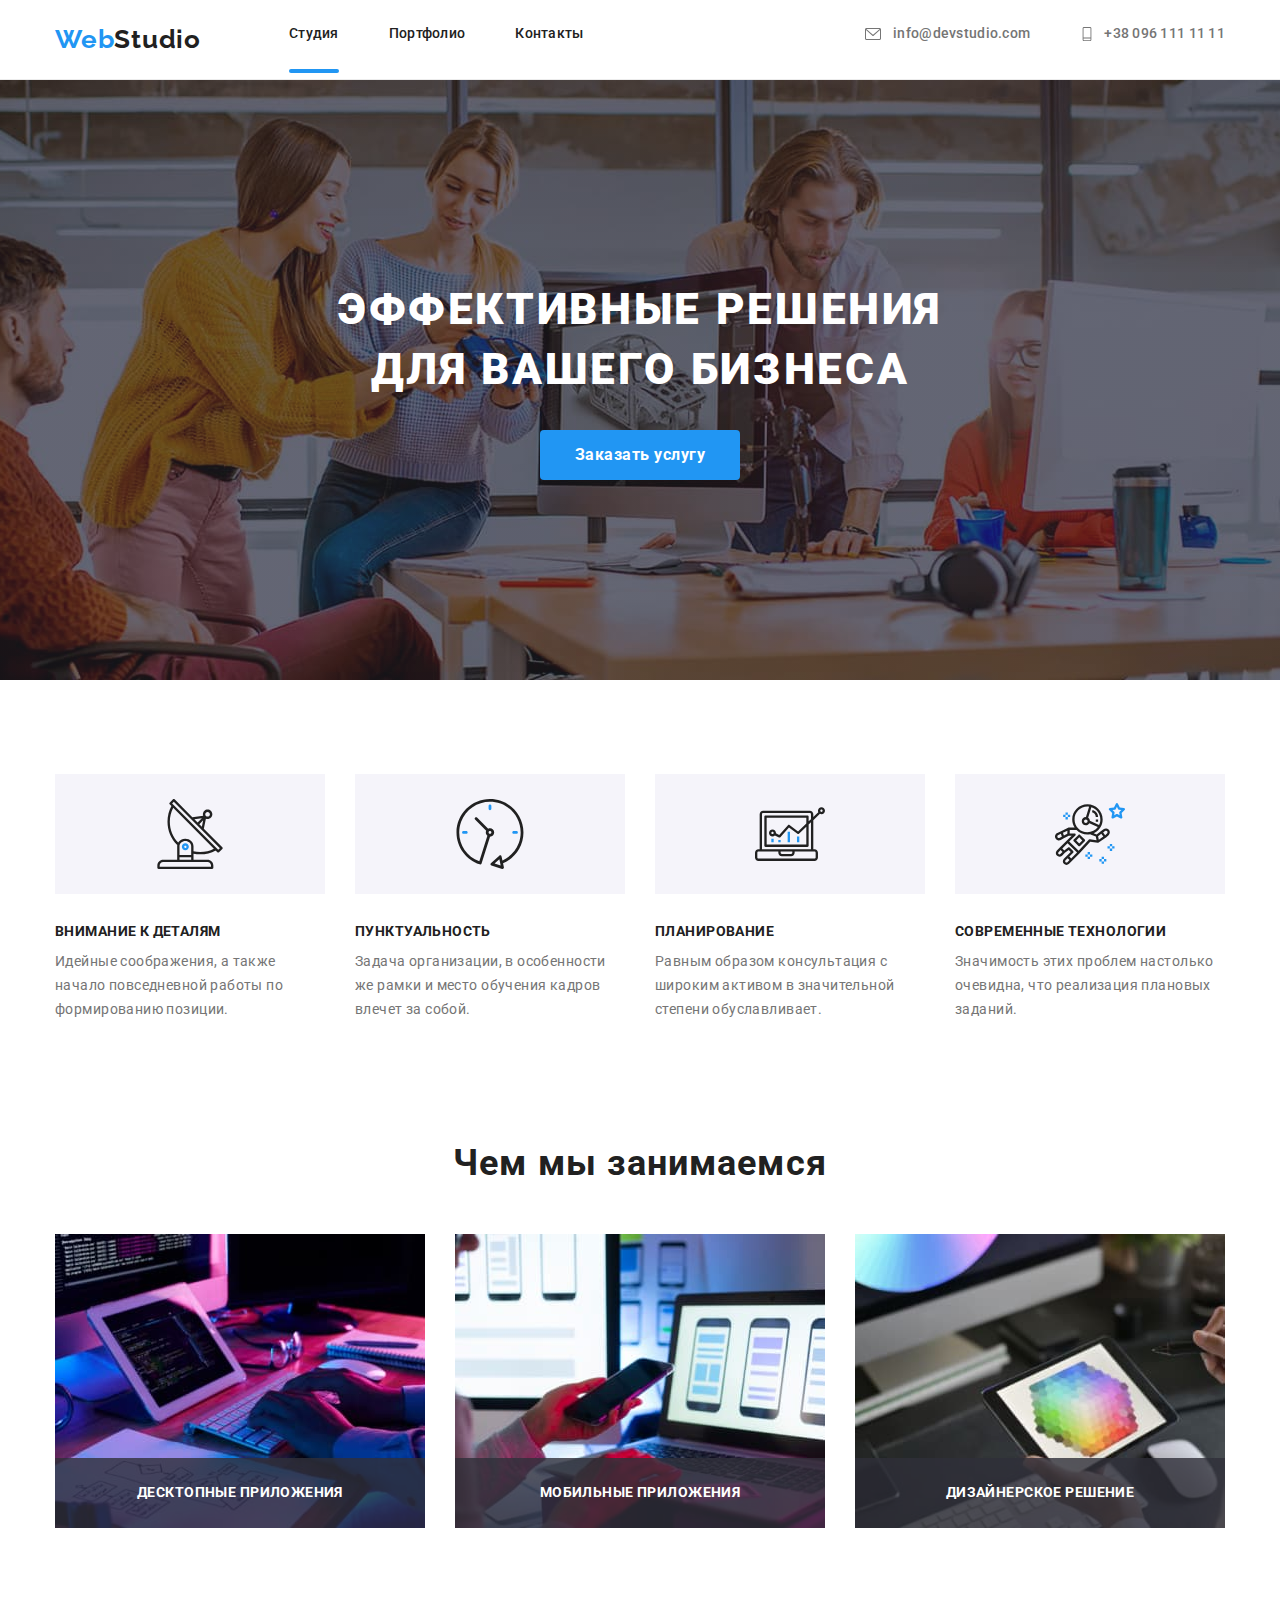
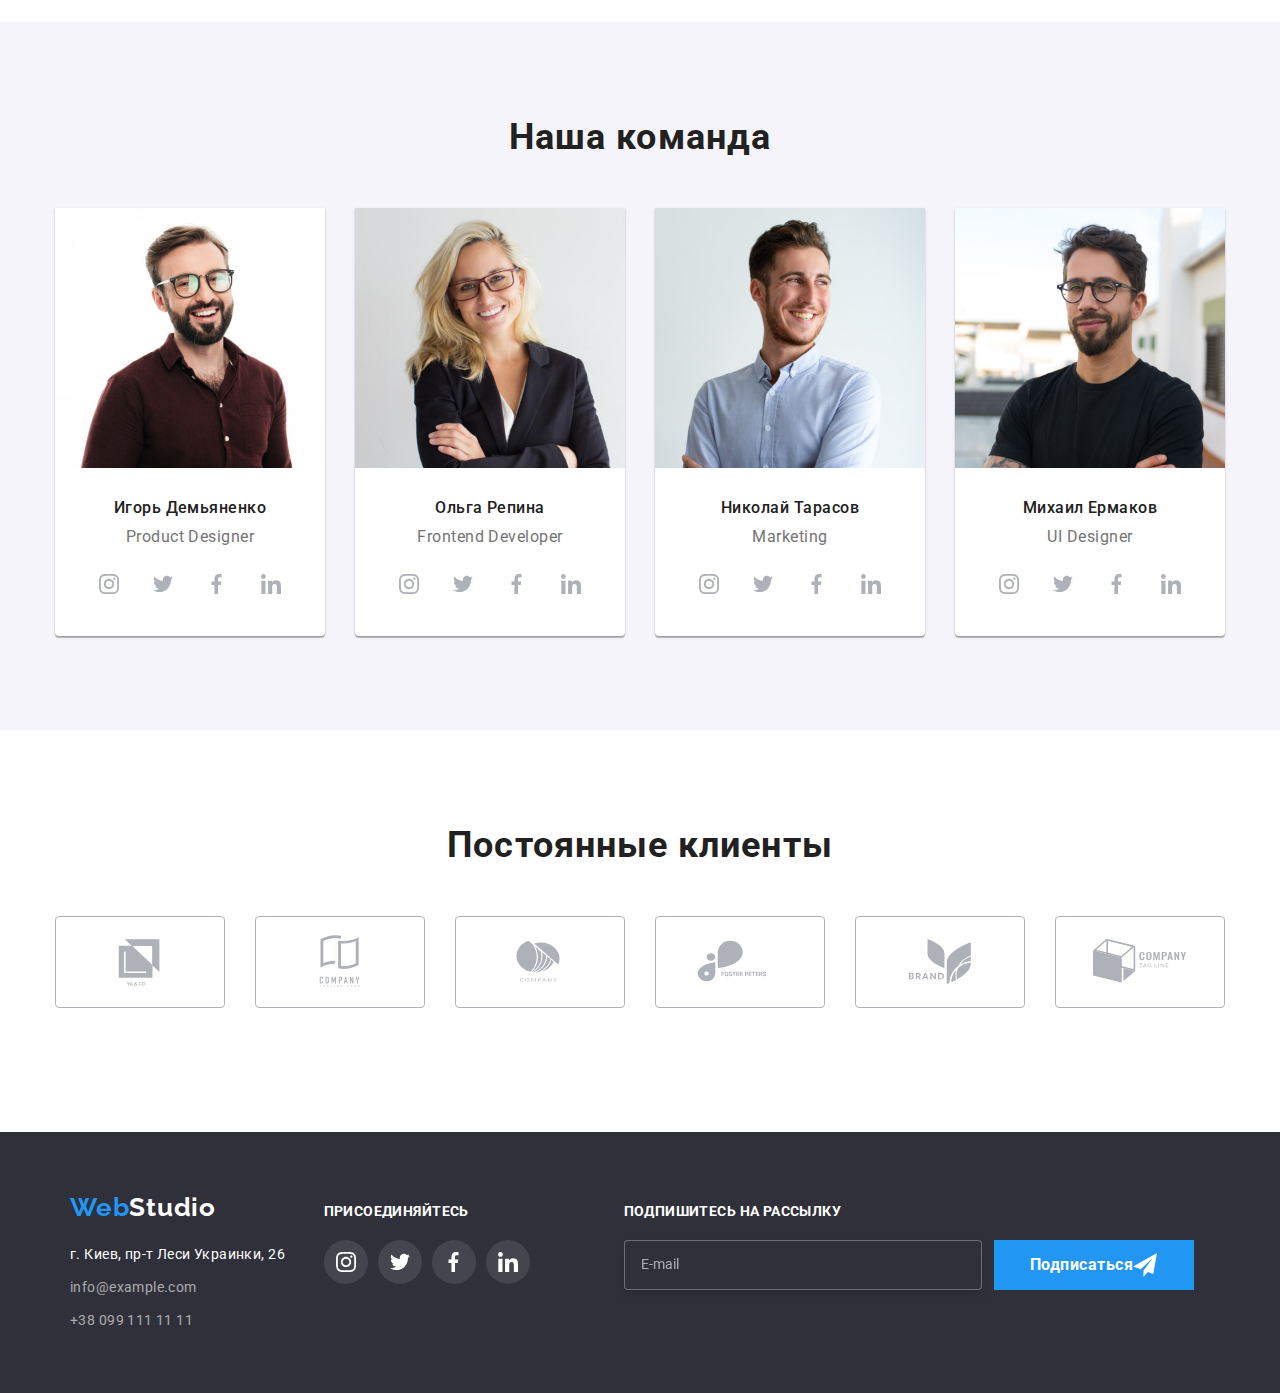
==== commit 167eb9c9: "." ====
--- a/index.html
+++ b/index.html
@@ -470,7 +470,7 @@
   <footer class="footer">
         <div class="container footer__full">
             <div class="footer-top">
-        <div class="container-1 footer__adress">
+        <div class="container-1 footer__adress adress">
         <a href="" class="footer__logo link logo-span--color-light"><span class="web">Web</span>Studio</a>
         <address>
             <ul class="footer-contact-list list">
--- a/css/main.min.css
+++ b/css/main.min.css
@@ -1,2 +1,2 @@
-.header{padding-top:16px;padding-bottom:16px;border-bottom:1px solid #ececec}@media screen and (min-width: 1200px){.header{padding-top:24px;padding-bottom:24px;border-bottom:1px solid #ececec}}@media screen and (min-width: 1200px){.header__container{display:flex;justify-content:space-between;align-items:center}}@media screen and (min-width: 1px) and (max-width: 767px){.header__container{display:flex;justify-content:space-between;align-items:center}}@media screen and (min-width: 768px){.header__container{display:flex;justify-content:space-between;align-items:flex-start}}.header__navigation{display:flex}.header-list{display:flex}@media screen and (max-width: 767px){.header-list{display:none}}@media screen and (min-width: 1200px){.header__connect{display:flex;margin-left:auto;align-items:center;justify-content:center;flex-direction:row}}@media screen and (max-width: 767px){.header__connect{display:none}}@media screen and (min-width: 768px) and (max-width: 1199px){.header__connect{display:flex;margin-left:80px;flex-direction:column}}@media screen and (min-width: 768px){.header__contacts:nth-of-type(1){margin-right:0px;margin-bottom:10px}}@media screen and (min-width: 1200px){.header__contacts:nth-of-type(1){margin-right:50px;margin-bottom:0px}}@media screen and (min-width: 768px){.header__contacts{font-family:Roboto;font-style:normal;font-weight:500;font-size:12px;line-height:14px;letter-spacing:0.02em;color:#757575}}@media screen and (min-width: 1200px){.header__logo{margin-right:93px}}@media screen and (min-width: 768px){.header__logo{margin-right:88px}}.header-list__item{margin-right:50px}.header-list__item:last-child{margin-right:0;transition:color 200ms linear;transition-timing-function:cubic-bezier(0.4, 0, 0.2, 1)}.header__logo{font-family:Raleway;font-weight:700;font-size:26px;line-height:1.19;letter-spacing:0.03em}.header-list__link{font-weight:500;font-size:14px;line-height:1.14;letter-spacing:0.02em;color:var(--first-text-color);transition:color 200ms linear;transition-timing-function:cubic-bezier(0.4, 0, 0.2, 1);position:relative}.header-list__link.current::after{content:"";width:100%;height:4px;background-color:var(--accent-color);border-radius:10px;position:absolute;left:0;bottom:-32px}.header-list__link:hover,.header-list__link:focus{color:var(--accent-color)}.header__contacts{display:flex;font-weight:500;font-size:14px;line-height:1.14;letter-spacing:0.02em;color:var(--second-text-color);align-items:center;margin-right:30px;transition:color 200ms linear;transition-timing-function:cubic-bezier(0.4, 0, 0.2, 1)}.header__contacts:hover,.header__contacts:focus{color:var(--accent-color)}.header__contacts:hover .header__social-icon,.header__contacts:focus .header__social-icon{fill:var(--accent-color)}.header__contacts:last-child{margin-right:0}.logo-span--color-dark{color:var(--first-text-color)}.web{color:var(--accent-color)}.header__social-icon{fill:var(--second-text-color);margin-right:10px;align-self:center;transition:color 200ms linear;transition-timing-function:cubic-bezier(0.4, 0, 0.2, 1)}.open-menu-btn__icon{fill:black}.mob-menu{position:fixed;background-color:#fff;width:100vw;height:100vh;top:0;z-index:5;padding-top:48px;padding-bottom:48px;padding-left:40px}@media screen and (min-width: 768px){.mob-menu{display:none}}.mob-menu .container{display:flex;flex-direction:column;justify-content:space-between;height:100%}.mob-menu-social__icon{fill:#000}.mob-menu-list__item{margin-bottom:32px}.mob-menu-list__link{font-family:Roboto;font-style:normal;font-weight:500;font-size:40px;line-height:calc(47 / 40);letter-spacing:0.02em;color:#212121}.mob-menu-list__link:hover,.mob-menu-list__link:focus{color:var(--accent-color)}.mob-menu__connect{display:flex;justify-content:space-between;flex-direction:column}.mob-menu__contacts{font-family:Roboto;font-style:normal;font-weight:500;font-size:34px;line-height:calc(40 / 34);letter-spacing:0.02em;color:var(--accent-color);margin-bottom:32px}.mob-menu__contacts-mail{font-family:Roboto;font-style:normal;font-weight:500;font-size:24px;line-height:calc(28 / 24);letter-spacing:0.02em;color:#757575;margin-bottom:64px}.mob-social{display:flex}.mob-menu-social-list{display:flex;justify-content:space-between;flex-direction:row}.mob-menu-social__item{margin-right:20px}.mob-menu-social__link{font-family:Roboto;font-style:normal;font-weight:500;font-size:18px;line-height:calc(22 / 18);letter-spacing:0.02em;color:#2196f3}.line{display:flex;align-self:center;width:22px;height:0px;border:1px solid rgba(33,33,33,0.2);transform:rotate(90deg)}:root{--first-text-color: #212121;--second-text-color: #757575;--third-text-color: #ffffff;--mail-text-color: rgba(255, 255, 255, 0.6);--social-icon-color: rgba(255, 255, 255, 0.1);--first-button-color: #f5f4fa;--second-button-color: #2196f3;--accent-color: #2196f3;--bg-color: #2f303a;--bg-color-2: #f5f4fa;--social-icon-color: rgba(255, 255, 255, 0.1);--icon-first-color: #afb1b8}p,h1,h2,h3,h4,h5,h6{margin:0}ul{margin:0;padding:0}button{cursor:pointer}img{display:block}address{font-style:normal}body{font-family:Roboto;font-style:normal}.list{margin-left:0;padding-left:0;list-style:none}.link{text-decoration:none}.points{padding-top:60px;padding-bottom:60px}@media screen and (min-width: 1200px){.points{padding-top:94px;padding-bottom:94px;margin-bottom:94px}}@media screen and (min-width: 1200px){.points__section{display:flex;align-items:center;justify-content:space-between;flex-direction:column}}.points-list__title{font-weight:700;font-size:14px;line-height:1.14;letter-spacing:0.03em;text-transform:uppercase;color:var(--first-text-color);margin-bottom:10px}@media screen and (max-width: 767px){.points-list__title{text-align:center}}.points-list__pre-title{font-weight:400;font-size:14px;line-height:1.71;letter-spacing:0.03em;color:var(--second-text-color)}.symbols__under{padding:30px 0 30px 0;width:100%}@media screen and (min-width: 768px){.symbols__under{width:calc(100% / 2 - 30px 0);width:354px}}@media screen and (min-width: 1200px){.symbols__under{width:270px}}.symbols-list{margin-right:0;margin-bottom:30px}@media screen and (min-width: 768px){.symbols-list{display:flex;flex-wrap:wrap}}@media screen and (min-width: 1200px){.symbols-list{display:flex;flex-wrap:nowrap}}.symbols-list__item{margin-bottom:30px}@media screen and (min-width: 768px){.symbols-list__item{width:calc(100% / 2 - 30px 0);margin-right:30px;margin-bottom:30px}.symbols-list__item:nth-of-type(2n){margin-right:0}.symbols-list__item:nth-of-type(3){margin-bottom:0}.symbols-list__item:nth-of-type(4){margin-bottom:0}}@media screen and (min-width: 1200px){.symbols-list__item{width:270px;height:120px;margin-right:30px}.symbols-list__item:nth-of-type(2){margin-right:30px}.symbols-list__item:last-child{margin-right:0}}.symbols-list__item:last-child{margin-bottom:0}@media screen and (min-width: 1200px){.symbols-list__link{padding:0;width:100%;height:100%;display:flex;align-items:center;justify-content:center;background-color:var(--bg-color-2)}}@media screen and (min-width: 768px) and (max-width: 1199px){.symbols-list__link{width:354px;height:120px;display:flex;align-items:center;justify-content:center;background-color:var(--bg-color-2)}}@media screen and (min-width: 1px) and (max-width: 767px){.symbols-list__link{padding-top:25px;padding-bottom:25px;width:100%;height:100%;width:100%;height:100%;display:flex;align-items:center;justify-content:center;background-color:var(--bg-color-2)}}.symbols-list__icon{display:flex;align-items:center;justify-content:center}h1{font-size:26px;font-weight:900;line-height:1.61;letter-spacing:0.06em;text-transform:uppercase;text-align:center;color:var(--third-text-color);width:360px}@media screen and (min-width: 1200px){h1{font-size:44px;line-height:1.36;width:696px;height:120px;left:452px}}.main-title__section{padding:118px 60px 118px 60px;width:100%;display:flex;align-items:center;justify-content:space-between;flex-direction:column;align-items:center}@media screen and (min-width: 1200px){.main-title__section{display:flex;align-items:center;justify-content:space-between;flex-direction:column}}.main-title{background-position:center;background-repeat:no-repeat;background-size:cover}@media screen and (min-width: 1px) and (max-width: 767px){.main-title{background-position:center;background-repeat:no-repeat;background-size:cover;background-image:linear-gradient(rgba(47,48,58,0.4), rgba(47,48,58,0.4)),url(../images/bg-img-mobile-1x.jpg)}}@media screen and (min-width: 1px) and (max-width: 767px) and (min-device-pixel-ratio: 2), screen and (min-width: 1px) and (max-width: 767px) and (min-resolution: 192dpi), screen and (min-width: 1px) and (max-width: 767px) and (min-resolution: 2dppx){.main-title{background-image:linear-gradient(rgba(47,48,58,0.4), rgba(47,48,58,0.4)),url(../images/bg-img-mobile-2x.jpg)}}@media screen and (min-width: 768px){.main-title{background-image:linear-gradient(rgba(47,48,58,0.4), rgba(47,48,58,0.4)),url(../images/bg-img-tablet-1x.jpg)}}@media screen and (min-width: 768px) and (min-device-pixel-ratio: 2), screen and (min-width: 768px) and (min-resolution: 192dpi), screen and (min-width: 768px) and (min-resolution: 2dppx){.main-title{background-image:linear-gradient(rgba(47,48,58,0.4), rgba(47,48,58,0.4)),url(../images/bg-img-tablet-2x.jpg)}}@media screen and (min-width: 1200px){.main-title{background-image:linear-gradient(rgba(47,48,58,0.4), rgba(47,48,58,0.4)),url(../images/bg-img.jpg);padding-top:200px;padding-bottom:280px}}@media screen and (min-width: 1200px) and (min-device-pixel-ratio: 2), screen and (min-width: 1200px) and (min-resolution: 192dpi), screen and (min-width: 1200px) and (min-resolution: 2dppx){.main-title{background-image:linear-gradient(rgba(47,48,58,0.4), rgba(47,48,58,0.4)),url(../images/bg-img-2x.jpg)}}@media screen and (min-width: 1200px){.products__img{width:370px;height:294px}}.products{padding-bottom:94px}@media screen and (min-width: 0px) and (max-width: 1199px){.products{display:none}}@media screen and (min-width: 1200px){.products{display:flex}}@media screen and (min-width: 320px) and (max-width: 1199px){.products-list{display:none}}@media screen and (min-width: 1200px){.products-list{display:flex}}.products-list__item{margin-right:30px;position:relative}.products-list__item:last-child{margin-right:0}.products__section{display:flex;align-items:center;justify-content:space-between;flex-direction:column}.products-list__bottom{font-family:Roboto;font-style:normal;font-weight:bold;font-size:14px;line-height:1.14;text-align:center;letter-spacing:0.03em;text-transform:uppercase;color:#ffffff;padding:27px 82px;background-color:rgba(47,48,58,0.8);width:370px;position:absolute;top:224px;left:0}.team{padding-top:60px;padding-bottom:60px;background-color:var(--bg-color-2)}@media screen and (min-width: 1200px){.team{padding-top:94px;padding-bottom:94px}}@media screen and (min-width: 768px){.team-list{display:flex;flex-wrap:wrap}}@media screen and (min-width: 1200px){.team-list{display:flex;margin-left:0}}.team-list__item{margin-bottom:30px;box-shadow:0px 1px 3px rgba(0,0,0,0.12),0px 1px 1px rgba(0,0,0,0.14),0px 2px 1px rgba(0,0,0,0.2);border-radius:0px 0px 4px 4px;background-color:#fff;width:100%}@media screen and (min-width: 768px){.team-list__item{flex-basis:calc(100% / 2 - 30px);margin-left:30px;margin-bottom:30px}.team-list__item:nth-of-type(1){margin-left:0}.team-list__item:nth-of-type(3){margin-bottom:0;margin-left:0}.team-list__item:nth-of-type(4){margin-bottom:0}}@media screen and (min-width: 1200px){.team-list__item{margin-right:30px;margin-bottom:0;margin-left:0;flex-basis:calc(100% / 4 - 30px)}.team-list__item:last-child{margin-right:0}}.team-list__item:last-child{margin-bottom:0}@media screen and (min-width: 1200px){.team-list__item:last-child{margin-right:0}}.team-item__under{padding:30px 0 30px 0;width:100%}@media screen and (min-width: 1200px){.team-item__under{margin-bottom:0;margin-top:0}}.team-list__title{font-weight:500;font-size:16px;line-height:1.19;letter-spacing:0.03em;color:var(--first-text-color);text-align:center}.team-list__text{font-weight:400;font-size:16px;line-height:1.19;letter-spacing:0.03em;color:var(--second-text-color);margin-top:10px;text-align:center}@media screen and (min-width: 1200px){.team__section{display:flex;align-items:center;justify-content:space-between;flex-direction:column}}.team__img{width:100%;height:100%}@media screen and (min-width: 768px){.team__img{width:354px;height:374px}}@media screen and (min-width: 1200px){.team__img{width:270px;height:260px}}.h2{text-align:center;font-weight:700;font-size:36px;line-height:1.17;letter-spacing:0.03em;color:var(--first-text-color);margin-bottom:30px}@media screen and (min-width: 1200px){.h2{margin-bottom:50px}}.social-list{display:flex;justify-content:center}.social-list__item{width:44px;height:44px;margin-right:10px;margin-top:16px;transition:color 200ms linear;transition-timing-function:cubic-bezier(0.4, 0, 0.2, 1)}.social-list__item:last-child{margin-right:0;transition:color 200ms linear;transition-timing-function:cubic-bezier(0.4, 0, 0.2, 1)}.social-list__link{width:100%;height:100%;border-radius:50%;display:flex;align-items:center;justify-content:center;background-color:var(--third-text-color);transition:color 200ms linear;transition-timing-function:cubic-bezier(0.4, 0, 0.2, 1)}.social-list__link:hover,.social-list__link:focus{background-color:var(--accent-color)}.social-list__link:hover .social-list__icon,.social-list__link:focus .social-list__icon{fill:var(--third-text-color)}.social-list__icon{fill:var(--icon-first-color);transition:color 200ms linear;transition-timing-function:cubic-bezier(0.4, 0, 0.2, 1)}.clients{padding-top:60px;padding-bottom:60px}@media screen and (min-width: 1200px){.clients{padding-top:94px;padding-bottom:94px}}@media screen and (min-width: 1200px){.clients__block{display:flex;align-items:center;justify-content:space-between;flex-direction:column}}.clients-list{display:flex;flex-wrap:wrap;margin-right:0}@media screen and (min-width: 768px){.clients-list{display:flex;flex-wrap:wrap;margin-right:0}}@media screen and (min-width: 1200px){.clients-list{display:flex;flex-wrap:nowrap;margin-right:0}}@media screen and (max-width: 767px){.clients-list__item{width:210px;height:92px;width:calc(100% / 2 - 30px 0);margin-right:30px;margin-bottom:30px}.clients-list__item:nth-of-type(2n){margin-right:0}.clients-list__item:nth-of-type(5){margin-bottom:0}.clients-list__item:nth-of-type(6){margin-bottom:0}}@media screen and (min-width: 768px){.clients-list__item{width:226px;height:92px;width:calc(100% / 3 - 30px 0);margin-right:30px;margin-bottom:30px}.clients-list__item:nth-of-type(3n){margin-right:0}.clients-list__item:nth-of-type(4){margin-bottom:0}.clients-list__item:nth-of-type(5){margin-bottom:0}.clients-list__item:nth-of-type(6){margin-bottom:0}}@media screen and (min-width: 1200px){.clients-list__item{width:170px;height:92px;margin-right:30px;margin-bottom:30px;margin-left:0;flex-basis:calc(100% / 4 - 30px 0)}.clients-list__item:last-child{margin-right:0}.clients-list__item:nth-of-type(3){margin-right:30px}}.clients-list__link{width:100%;height:100%;display:flex;align-items:center;justify-content:center;background-color:var(--third-text-color);border:1px solid var(--icon-first-color);box-sizing:border-box;border-radius:4px;transition:color 200ms linear, border 200ms linear;transition-timing-function:cubic-bezier(0.4, 0, 0.2, 1)}.clients-list__link:hover,.clients-list__link:focus{border:1px solid var(--accent-color)}.clients-list__link:hover .clients-list__icon,.clients-list__link:focus .clients-list__icon{fill:var(--accent-color)}.clients-list__icon{fill:var(--icon-first-color);transition:color 200ms linear;transition-timing-function:cubic-bezier(0.4, 0, 0.2, 1)}.footer{background-color:var(--bg-color);padding-top:60px;padding-bottom:60px}@media screen and (min-width: 1200px){.footer__full{display:flex;align-items:center;justify-content:space-between;align-items:baseline}}@media screen and (min-width: 1px) and (max-width: 767px){.footer__full{display:flex;align-items:center;justify-content:space-between;flex-direction:column}}@media screen and (min-width: 768px) and (max-width: 1199px){.footer-top{display:flex;align-items:center;justify-content:space-between;flex-direction:row}}@media screen and (min-width: 1200px){.footer-top{width:507px;display:flex;align-items:flex-start;align-items:baseline;flex-direction:row}}@media screen and (min-width: 1200px){.footer__adress{display:flex;align-items:flex-start;justify-content:space-between;flex-direction:column}}@media screen and (min-width: 1px) and (max-width: 767px){.footer__adress{display:flex;align-items:center;justify-content:space-between;flex-direction:column}}.footer__logo{font-family:Raleway;font-weight:700;font-size:26px;line-height:1.19;letter-spacing:0.03em;margin-bottom:20px}@media screen and (min-width: 1200px){.footer-social{display:flex;margin-bottom:0}}@media screen and (min-width: 1px) and (max-width: 767px){.footer-social{display:flex;margin-bottom:60px}}.footer-social__item{width:44px;height:44px;margin-right:10px}.footer-social__link{width:100%;height:100%;border-radius:50%;display:flex;align-items:center;justify-content:center;background-color:var(--social-icon-color);transition:background-color 200ms linear, color 200ms linear;transition-timing-function:cubic-bezier(0.4, 0, 0.2, 1)}.footer-social__link:hover,.footer-social__link:focus{background-color:var(--accent-color);color:var(--third-text-color)}.footer-social__link:hover .footer-social__icon,.footer-social__link:focus .footer-social__icon{fill:var(--third-text-color)}.footer-social__icon{fill:var(--third-text-color)}.footer-social__item:last-child{margin-right:0}.logo-span--color-light{color:var(--third-text-color)}@media screen and (min-width: 1200px){.footer-contact-list{display:flex;flex-direction:column}}@media screen and (min-width: 1px) and (max-width: 767px){.footer-contact-list{display:flex;align-items:center;justify-content:space-between;flex-direction:column;margin-bottom:60px}}@media screen and (min-width: 1200px){.item{margin-top:9px}.item-1{margin-top:9px}}@media screen and (min-width: 1px) and (max-width: 767px){.item{margin-top:8px}.item-1{margin-top:8px}}.footer-contact-list__link{font-size:14px;font-style:normal;line-height:1.71;letter-spacing:0.03em;color:var(--third-text-color);margin-top:20px}.footer-contact-list__tel{font-size:14px;font-style:normal;line-height:1.71;letter-spacing:0.03em;color:var(--mail-text-color)}.h4{font-family:Roboto;font-style:normal;font-weight:bold;font-size:14px;line-height:1.14;letter-spacing:0.03em;text-transform:uppercase;color:var(--third-text-color);margin-bottom:20px}@media screen and (min-width: 1200px){.footer__social{display:flex;align-items:flex-start;justify-content:space-between;flex-direction:column}}@media screen and (min-width: 1px) and (max-width: 767px){.footer__social{display:flex;align-items:center;justify-content:space-between;flex-direction:column}}@media screen and (min-width: 1200px){.footer__subscribe{display:flex;align-items:flex-start;justify-content:space-between;flex-direction:column}}@media screen and (min-width: 1px) and (max-width: 767px){.footer__subscribe{display:flex;align-items:center;justify-content:space-between;flex-direction:column}}@media screen and (min-width: 1200px){.subscribe-form{display:flex}}@media screen and (min-width: 1px) and (max-width: 767px){.subscribe-form{display:flex;align-items:center;justify-content:space-between;flex-direction:column}}.subscribe-form__input{display:flex;color:rgba(255,255,255,0.6);padding-left:16px;height:50px;border:1px solid rgba(255,255,255,0.3);box-sizing:border-box;filter:drop-shadow(0px 4px 4px rgba(0,0,0,0.15));border-radius:4px;background-color:var(--bg-color)}@media screen and (min-width: 1200px){.subscribe-form__input{width:358px}}@media screen and (min-width: 1px) and (max-width: 767px){.subscribe-form__input{width:450px}}.subscribe-form__input::placeholder{position:absolute;top:15px;left:16px;font-family:Roboto;font-style:normal;font-weight:normal;font-size:14px;line-height:20px;letter-spacing:0.01em;color:rgba(255,255,255,0.6)}.subscribe-form__input:not(:placeholder-shown){border:1px solid var(--accent-color)}.backdrop{width:100vw;height:100vh;background-color:rgba(0,0,0,0.2);position:fixed;top:0;left:0;transition:opacity 200ms, visibility 200ms}.backdrop.is-hidden .modal{transform:scale(1.5)}.modal{width:450px;height:609px;background-color:#fff;border-radius:4px;position:absolute;top:50%;left:50%;transform:scale(1) translate(-50%, -50%);transition:transform 200ms;padding:40px}@media screen and (min-width: 1200px){.modal{width:528px;height:581px}}.modal__close-btn{position:absolute;top:10px;right:10px;width:30px;height:30px;background:#ffffff;border:1px solid rgba(0,0,0,0.1);border-radius:50%;display:flex;align-items:center;justify-content:center}.modal__close-btn:hover,.modal__close-btn:focus{background-color:#fff}.modal__close-btn:hover .modal__close-btn__icon,.modal__close-btn:focus .modal__close-btn__icon{fill:var(--accent-color)}.modal-form__field__icon{position:absolute;top:50%;left:12px;fill:#212121}.modal-title{font-family:Roboto;font-style:normal;font-weight:bold;font-size:20px;line-height:1.15;text-align:center;letter-spacing:0.03em;color:#212121;margin-bottom:12px}.modal-form__field__input{width:100%;height:40px;padding-top:12px;padding-bottom:12px;padding-left:42px;border:1px solid rgba(33,33,33,0.2);box-sizing:border-box;border-radius:4px}.modal-form__field__input:hover,.modal-form__field__input:focus{border:1px solid var(--accent-color)}.modal-form__field__input:hover+.modal-form__field__icon,.modal-form__field__input:focus+.modal-form__field__icon{fill:var(--accent-color)}.modal-form__field__text{width:100%;height:120px;border:1px solid rgba(33,33,33,0.2);box-sizing:border-box;border-radius:4px;padding:12px 16px}.modal-form__field__text::placeholder{position:absolute;top:15px;left:16px;font-family:Roboto;font-style:normal;font-weight:normal;font-size:14px;line-height:20px;letter-spacing:0.01em;color:rgba(117,117,117,0.5)}.modal-form__field__text:hover,.modal-form__field__text:focus{border:1px solid var(--accent-color)}.modal-form__field__check{position:absolute;top:437px;left:76.38px;margin-bottom:30px;margin-top:10px}.modal-form__field__check:checked+.modal-form__field__check-text::before{background-image:url(../images/check.svg);background-position:center;background-size:cover;background-repeat:no-repeat;border:none}.modal-form__field__check-text{font-size:12px;color:#757575;display:flex}@media screen and (min-width: 1200px){.modal-form__field__check-text{font-size:14px}}.modal-form__field__check-text::before{content:"";width:16px;height:15px;border:2px solid #212121;margin-right:8.38px;display:block;border-radius:2px}.modal-form__field{margin-bottom:10px;position:relative}.is-hidden{visibility:hidden;opacity:0;pointer-events:none}.modal-form__field__top{font-family:Roboto;font-size:12px;line-height:1.17;letter-spacing:0.01em;color:#757575;margin-bottom:4px;display:block;margin-bottom:4px}.modal-form__field__link{color:#2196f3}textarea{resize:none;padding:12px 16px}.main{padding-top:94px;padding-bottom:94px}.kinds__photo{display:flex;justify-content:space-between}.kinds__section{display:flex;align-items:center;justify-content:space-between;flex-direction:column;margin-bottom:50px}.kinds-list{display:flex}.photo-list{display:flex;flex-wrap:wrap}.photo-list__item{margin:0 13px 28px 13px;flex-basis:calc(100% / 3 - 30px);border:1px solid #ececec;transition:background-color 200ms linear, box-shadow 200ms linear;transition-timing-function:cubic-bezier(0.4, 0, 0.2, 1)}.photo-list__item:hover,.photo-list__item:focus{box-shadow:0px 1px 1px rgba(0,0,0,0.12),0px 4px 4px rgba(0,0,0,0.06),1px 4px 6px rgba(0,0,0,0.16)}.photo-list__item:hover .photo-list__item__top{transform:translateY(0)}.photo-list__item:nth-of-type(3n){margin-right:0}.photo-list__item:nth-of-type(3n+1){margin-left:0}.photo-list__item:nth-last-of-type(-n+3){margin-bottom:0}button:active,button:hover,button:focus{cursor:pointer;background:var(--second-button-color)}.photo-list__item__wrap{position:relative;overflow:hidden}.photo-list__item__top{position:absolute;top:0;left:0;height:100%;font-size:18px;color:#ffffff;line-height:1.56;padding:63px 24px;background-color:rgba(33,150,243,0.9);transform:translateY(100%);transition:transform 200ms}.photo-list__text{padding:20px 24px 20px 24px;width:370px}.photo-list__title{font-weight:700;font-size:18px;line-height:2;letter-spacing:0.06em;color:var(--first-text-color)}.photo-list__pre-title{font-size:16px;line-height:1.87;letter-spacing:0.03em;color:var(--second-text-color);margin-top:4px}.open-menu-btn{border:none;background-color:transparent;margin-left:auto}@media screen and (min-width: 768px){.open-menu-btn{display:none}}.open-menu-btn:hover,.open-menu-btn:focus{background-color:transparent}.open-menu-btn:hover .open-menu-btn__icon,.open-menu-btn:focus .open-menu-btn__icon{fill:var(--accent-color)}.mob-menu__btn{position:absolute;top:10px;right:15px;width:40px;height:40px;background:#ffffff;border:none;display:flex;align-items:center;justify-content:center}.mob-menu__btn:hover,.mob-menu__btn:focus{background-color:#fff}.mob-menu__btn:hover .mob-menu__btn__icon,.mob-menu__btn:focus .mob-menu__btn__icon{fill:var(--accent-color)}.main-title__btn{background-color:var(--accent-color);font-family:Roboto, sans-serif;font-weight:700;font-size:16px;line-height:1.62;letter-spacing:0.03em;color:var(--third-text-color);margin-top:40px;width:200px;height:50px;left:140px;top:292px;align-self:center;border-radius:4px;text-align:center;letter-spacing:0.03em;border:none;margin-top:30px}@media screen and (min-width: 1200px){.main-title__btn{left:700px;top:430px;margin-top:30px}}button:active,button:hover{cursor:pointer}.modal-form__field__submit-btn{position:absolute;top:519px;left:125px;background-color:var(--accent-color);border-radius:4px;font-family:Roboto, sans-serif;font-weight:700;font-size:16px;line-height:1.62;letter-spacing:0.03em;color:var(--third-text-color);width:200px;height:50px;border:none}@media screen and (min-width: 1200px){.modal-form__field__submit-btn{top:491px;left:164px}}.modal-form__field__submit-btn:hover{box-shadow:0px 4px 4px rgba(0,0,0,0.15)}.kinds-list__btn{background-color:var(--first-button-color);border-radius:4px;font-family:Roboto;font-weight:500;font-size:16px;line-height:1.62;text-align:center;letter-spacing:0.03em;border:none;padding:6px 22px;margin-right:8px;transition:color 200ms linear, background-color 200ms linear;transition-timing-function:cubic-bezier(0.4, 0, 0.2, 1)}.kinds-list__btn:hover,.kinds-list__btn:active,.kinds-list__btn:focus{color:var(--third-text-color)}.subscribe-form__btn{display:flex;justify-content:center;align-items:center;font-family:Roboto;font-style:normal;font-weight:700;font-size:16px;line-height:1.87;color:#fff;background-color:var(--accent-color);border:none;letter-spacing:0.03em;width:200px;height:50px;margin-left:12px;transition:background-color 200ms linear, color 200ms linear;transition-timing-function:cubic-bezier(0.4, 0, 0.2, 1)}@media screen and (min-width: 1200px){.subscribe-form__btn{margin-top:0}}@media screen and (min-width: 1px) and (max-width: 767px){.subscribe-form__btn{margin-top:20px}}.container{width:100%;margin:0 auto;padding-left:15px;padding-right:15px}@media screen and (min-width: 480px){.container{width:480px}}@media screen and (min-width: 768px){.container{width:768px}}@media screen and (min-width: 1200px){.container{width:1200px}}.container-1{margin:0 auto;padding-left:15px;padding-right:15px}@media screen and (min-width: 480px){.container-1{width:262px}}@media screen and (min-width: 768px){.container-1{width:320px}}@media screen and (min-width: 1200px){.container-1{width:500px}}.container-2{margin:0 auto;padding-left:15px;padding-right:15px}@media screen and (min-width: 480px){.container-2{width:249px}}@media screen and (min-width: 768px){.container-2{width:364.8px}}@media screen and (min-width: 1200px){.container-2{width:570px}}.container-3{width:100%;margin:0 auto;padding-left:15px;padding-right:15px;margin-bottom:50px}@media screen and (min-width: 480px){.container-3{width:480px}}@media screen and (min-width: 768px){.container-3{width:768px}}@media screen and (min-width: 1200px){.container-3{width:1200px}}
+.header{padding-top:16px;padding-bottom:16px;border-bottom:1px solid #ececec}@media screen and (min-width: 1200px){.header{padding-top:24px;padding-bottom:24px;border-bottom:1px solid #ececec}}@media screen and (min-width: 1200px){.header__container{display:flex;justify-content:space-between;align-items:center}}@media screen and (min-width: 1px) and (max-width: 767px){.header__container{display:flex;justify-content:space-between;align-items:center}}@media screen and (min-width: 768px){.header__container{display:flex;justify-content:space-between;align-items:flex-start}}.header__navigation{display:flex}.header-list{display:flex}@media screen and (max-width: 767px){.header-list{display:none}}@media screen and (min-width: 1200px){.header__connect{display:flex;margin-left:auto;align-items:center;justify-content:center;flex-direction:row}}@media screen and (max-width: 767px){.header__connect{display:none}}@media screen and (min-width: 768px) and (max-width: 1199px){.header__connect{display:flex;margin-left:80px;flex-direction:column}}@media screen and (min-width: 768px){.header__contacts:nth-of-type(1){margin-right:0px;margin-bottom:10px}}@media screen and (min-width: 1200px){.header__contacts:nth-of-type(1){margin-right:50px;margin-bottom:0px}}@media screen and (min-width: 768px){.header__contacts{font-family:Roboto;font-style:normal;font-weight:500;font-size:12px;line-height:14px;letter-spacing:0.02em;color:#757575}}@media screen and (min-width: 1200px){.header__logo{margin-right:93px}}@media screen and (min-width: 768px){.header__logo{margin-right:88px}}.header-list__item{margin-right:50px}.header-list__item:last-child{margin-right:0;transition:color 200ms linear;transition-timing-function:cubic-bezier(0.4, 0, 0.2, 1)}.header__logo{font-family:Raleway;font-weight:700;font-size:26px;line-height:1.19;letter-spacing:0.03em}.header-list__link{font-weight:500;font-size:14px;line-height:1.14;letter-spacing:0.02em;color:var(--first-text-color);transition:color 200ms linear;transition-timing-function:cubic-bezier(0.4, 0, 0.2, 1);position:relative}.header-list__link.current::after{content:"";width:100%;height:4px;background-color:var(--accent-color);border-radius:10px;position:absolute;left:0;bottom:-32px}.header-list__link:hover,.header-list__link:focus{color:var(--accent-color)}.header__contacts{display:flex;font-weight:500;font-size:14px;line-height:1.14;letter-spacing:0.02em;color:var(--second-text-color);align-items:center;margin-right:30px;transition:color 200ms linear;transition-timing-function:cubic-bezier(0.4, 0, 0.2, 1)}.header__contacts:hover,.header__contacts:focus{color:var(--accent-color)}.header__contacts:hover .header__social-icon,.header__contacts:focus .header__social-icon{fill:var(--accent-color)}.header__contacts:last-child{margin-right:0}.logo-span--color-dark{color:var(--first-text-color)}.web{color:var(--accent-color)}.header__social-icon{fill:var(--second-text-color);margin-right:10px;align-self:center;transition:color 200ms linear;transition-timing-function:cubic-bezier(0.4, 0, 0.2, 1)}.open-menu-btn__icon{fill:black}.mob-menu{position:fixed;background-color:#fff;width:100vw;height:100vh;top:0;z-index:5;padding-top:48px;padding-bottom:48px;padding-left:40px}@media screen and (min-width: 768px){.mob-menu{display:none}}.mob-menu .container{display:flex;flex-direction:column;justify-content:space-between;height:100%}.mob-menu-social__icon{fill:#000}.mob-menu-list__item{margin-bottom:32px}.mob-menu-list__link{font-family:Roboto;font-style:normal;font-weight:500;font-size:40px;line-height:calc(47 / 40);letter-spacing:0.02em;color:#212121}.mob-menu-list__link:hover,.mob-menu-list__link:focus{color:var(--accent-color)}.mob-menu__connect{display:flex;justify-content:space-between;flex-direction:column}.mob-menu__contacts{font-family:Roboto;font-style:normal;font-weight:500;font-size:34px;line-height:calc(40 / 34);letter-spacing:0.02em;color:var(--accent-color);margin-bottom:32px}.mob-menu__contacts-mail{font-family:Roboto;font-style:normal;font-weight:500;font-size:24px;line-height:calc(28 / 24);letter-spacing:0.02em;color:#757575;margin-bottom:64px}.mob-social{display:flex}.mob-menu-social-list{display:flex;justify-content:space-between;flex-direction:row}.mob-menu-social__item{margin-right:20px}.mob-menu-social__link{font-family:Roboto;font-style:normal;font-weight:500;font-size:18px;line-height:calc(22 / 18);letter-spacing:0.02em;color:#2196f3}.line{display:flex;align-self:center;width:22px;height:0px;border:1px solid rgba(33,33,33,0.2);transform:rotate(90deg)}:root{--first-text-color: #212121;--second-text-color: #757575;--third-text-color: #ffffff;--mail-text-color: rgba(255, 255, 255, 0.6);--social-icon-color: rgba(255, 255, 255, 0.1);--first-button-color: #f5f4fa;--second-button-color: #2196f3;--accent-color: #2196f3;--bg-color: #2f303a;--bg-color-2: #f5f4fa;--social-icon-color: rgba(255, 255, 255, 0.1);--icon-first-color: #afb1b8}p,h1,h2,h3,h4,h5,h6{margin:0}ul{margin:0;padding:0}button{cursor:pointer}img{display:block}address{font-style:normal}body{font-family:Roboto;font-style:normal}.list{margin-left:0;padding-left:0;list-style:none}.link{text-decoration:none}.points{padding-top:60px;padding-bottom:60px}@media screen and (min-width: 1200px){.points{padding-top:94px;padding-bottom:94px;margin-bottom:94px}}@media screen and (min-width: 1200px){.points__section{display:flex;align-items:center;justify-content:space-between;flex-direction:column}}.points-list__title{font-weight:700;font-size:14px;line-height:1.14;letter-spacing:0.03em;text-transform:uppercase;color:var(--first-text-color);margin-bottom:10px}@media screen and (max-width: 767px){.points-list__title{text-align:center}}.points-list__pre-title{font-weight:400;font-size:14px;line-height:1.71;letter-spacing:0.03em;color:var(--second-text-color)}.symbols__under{padding:30px 0 30px 0;width:100%}@media screen and (min-width: 768px){.symbols__under{width:calc(100% / 2 - 30px 0);width:354px}}@media screen and (min-width: 1200px){.symbols__under{width:270px}}.symbols-list{margin-right:0;margin-bottom:30px}@media screen and (min-width: 768px){.symbols-list{display:flex;flex-wrap:wrap}}@media screen and (min-width: 1200px){.symbols-list{display:flex;flex-wrap:nowrap}}.symbols-list__item{margin-bottom:30px}@media screen and (min-width: 768px){.symbols-list__item{width:calc(100% / 2 - 30px 0);margin-right:30px;margin-bottom:30px}.symbols-list__item:nth-of-type(2n){margin-right:0}.symbols-list__item:nth-of-type(3){margin-bottom:0}.symbols-list__item:nth-of-type(4){margin-bottom:0}}@media screen and (min-width: 1200px){.symbols-list__item{width:270px;height:120px;margin-right:30px}.symbols-list__item:nth-of-type(2){margin-right:30px}.symbols-list__item:last-child{margin-right:0}}.symbols-list__item:last-child{margin-bottom:0}@media screen and (min-width: 1200px){.symbols-list__link{padding:0;width:100%;height:100%;display:flex;align-items:center;justify-content:center;background-color:var(--bg-color-2)}}@media screen and (min-width: 768px) and (max-width: 1199px){.symbols-list__link{width:354px;height:120px;display:flex;align-items:center;justify-content:center;background-color:var(--bg-color-2)}}@media screen and (min-width: 1px) and (max-width: 767px){.symbols-list__link{padding-top:25px;padding-bottom:25px;width:100%;height:100%;width:100%;height:100%;display:flex;align-items:center;justify-content:center;background-color:var(--bg-color-2)}}.symbols-list__icon{display:flex;align-items:center;justify-content:center}h1{font-size:26px;font-weight:900;line-height:1.61;letter-spacing:0.06em;text-transform:uppercase;text-align:center;color:var(--third-text-color);width:360px}@media screen and (min-width: 1200px){h1{font-size:44px;line-height:1.36;width:696px;height:120px;left:452px}}.main-title__section{width:100%;display:flex;align-items:center;justify-content:space-between;flex-direction:column;align-items:center}@media screen and (min-width: 1200px){.main-title__section{display:flex;align-items:center;justify-content:space-between;flex-direction:column}}.main-title{background-position:center;background-repeat:no-repeat;background-size:cover}@media screen and (min-width: 1px) and (max-width: 767px){.main-title{background-position:center;background-repeat:no-repeat;background-size:cover;background-image:linear-gradient(rgba(47,48,58,0.4), rgba(47,48,58,0.4)),url(../images/bg-img-mobile-1x.jpg);padding-top:118px;padding-bottom:118px}}@media screen and (min-width: 1px) and (max-width: 767px) and (min-device-pixel-ratio: 2), screen and (min-width: 1px) and (max-width: 767px) and (min-resolution: 192dpi), screen and (min-width: 1px) and (max-width: 767px) and (min-resolution: 2dppx){.main-title{background-image:linear-gradient(rgba(47,48,58,0.4), rgba(47,48,58,0.4)),url(../images/bg-img-mobile-2x.jpg)}}@media screen and (min-width: 768px){.main-title{background-image:linear-gradient(rgba(47,48,58,0.4), rgba(47,48,58,0.4)),url(../images/bg-img-tablet-1x.jpg);padding-top:118px;padding-bottom:118px}}@media screen and (min-width: 768px) and (min-device-pixel-ratio: 2), screen and (min-width: 768px) and (min-resolution: 192dpi), screen and (min-width: 768px) and (min-resolution: 2dppx){.main-title{background-image:linear-gradient(rgba(47,48,58,0.4), rgba(47,48,58,0.4)),url(../images/bg-img-tablet-2x.jpg)}}@media screen and (min-width: 1200px){.main-title{background-image:linear-gradient(rgba(47,48,58,0.4), rgba(47,48,58,0.4)),url(../images/bg-img.jpg);padding-top:200px;padding-bottom:200px}}@media screen and (min-width: 1200px) and (min-device-pixel-ratio: 2), screen and (min-width: 1200px) and (min-resolution: 192dpi), screen and (min-width: 1200px) and (min-resolution: 2dppx){.main-title{background-image:linear-gradient(rgba(47,48,58,0.4), rgba(47,48,58,0.4)),url(../images/bg-img-2x.jpg)}}@media screen and (min-width: 1200px){.products__img{width:370px;height:294px}}.products{padding-bottom:94px}@media screen and (min-width: 0px) and (max-width: 1199px){.products{display:none}}@media screen and (min-width: 1200px){.products{display:flex}}@media screen and (min-width: 320px) and (max-width: 1199px){.products-list{display:none}}@media screen and (min-width: 1200px){.products-list{display:flex}}.products-list__item{margin-right:30px;position:relative}.products-list__item:last-child{margin-right:0}.products__section{display:flex;align-items:center;justify-content:space-between;flex-direction:column}.products-list__bottom{font-family:Roboto;font-style:normal;font-weight:bold;font-size:14px;line-height:1.14;text-align:center;letter-spacing:0.03em;text-transform:uppercase;color:#ffffff;padding:27px 82px;background-color:rgba(47,48,58,0.8);width:370px;position:absolute;top:224px;left:0}.team{padding-top:60px;padding-bottom:60px;background-color:var(--bg-color-2)}@media screen and (min-width: 1200px){.team{padding-top:94px;padding-bottom:94px}}@media screen and (min-width: 768px){.team-list{display:flex;flex-wrap:wrap}}@media screen and (min-width: 1200px){.team-list{display:flex;margin-left:0}}.team-list__item{margin-bottom:30px;box-shadow:0px 1px 3px rgba(0,0,0,0.12),0px 1px 1px rgba(0,0,0,0.14),0px 2px 1px rgba(0,0,0,0.2);border-radius:0px 0px 4px 4px;background-color:#fff;width:100%}@media screen and (min-width: 768px){.team-list__item{flex-basis:calc(100% / 2 - 30px);margin-left:30px;margin-bottom:30px}.team-list__item:nth-of-type(1){margin-left:0}.team-list__item:nth-of-type(3){margin-bottom:0;margin-left:0}.team-list__item:nth-of-type(4){margin-bottom:0}}@media screen and (min-width: 1200px){.team-list__item{margin-right:30px;margin-bottom:0;margin-left:0;flex-basis:calc(100% / 4 - 30px)}.team-list__item:last-child{margin-right:0}}.team-list__item:last-child{margin-bottom:0}@media screen and (min-width: 1200px){.team-list__item:last-child{margin-right:0}}.team-item__under{padding:30px 0 30px 0;width:100%}@media screen and (min-width: 1200px){.team-item__under{margin-bottom:0;margin-top:0}}.team-list__title{font-weight:500;font-size:16px;line-height:1.19;letter-spacing:0.03em;color:var(--first-text-color);text-align:center}.team-list__text{font-weight:400;font-size:16px;line-height:1.19;letter-spacing:0.03em;color:var(--second-text-color);margin-top:10px;text-align:center}@media screen and (min-width: 1200px){.team__section{display:flex;align-items:center;justify-content:space-between;flex-direction:column}}.team__img{width:100%;height:100%}@media screen and (min-width: 768px){.team__img{width:354px;height:374px}}@media screen and (min-width: 1200px){.team__img{width:270px;height:260px}}.h2{text-align:center;font-weight:700;font-size:36px;line-height:1.17;letter-spacing:0.03em;color:var(--first-text-color);margin-bottom:30px}@media screen and (min-width: 1200px){.h2{margin-bottom:50px}}.social-list{display:flex;justify-content:center}.social-list__item{width:44px;height:44px;margin-right:10px;margin-top:16px;transition:color 200ms linear;transition-timing-function:cubic-bezier(0.4, 0, 0.2, 1)}.social-list__item:last-child{margin-right:0;transition:color 200ms linear;transition-timing-function:cubic-bezier(0.4, 0, 0.2, 1)}.social-list__link{width:100%;height:100%;border-radius:50%;display:flex;align-items:center;justify-content:center;background-color:var(--third-text-color);transition:color 200ms linear;transition-timing-function:cubic-bezier(0.4, 0, 0.2, 1)}.social-list__link:hover,.social-list__link:focus{background-color:var(--accent-color)}.social-list__link:hover .social-list__icon,.social-list__link:focus .social-list__icon{fill:var(--third-text-color)}.social-list__icon{fill:var(--icon-first-color);transition:color 200ms linear;transition-timing-function:cubic-bezier(0.4, 0, 0.2, 1)}.clients{padding-top:60px;padding-bottom:60px}@media screen and (min-width: 1200px){.clients{padding-top:94px;padding-bottom:94px}}@media screen and (min-width: 1200px){.clients__block{display:flex;align-items:center;justify-content:space-between;flex-direction:column}}.clients-list{display:flex;flex-wrap:wrap;margin-right:0}@media screen and (min-width: 768px){.clients-list{display:flex;flex-wrap:wrap;margin-right:0}}@media screen and (min-width: 1200px){.clients-list{display:flex;flex-wrap:nowrap;margin-right:0}}@media screen and (max-width: 767px){.clients-list__item{width:210px;height:92px;width:calc(100% / 2 - 30px 0);margin-right:30px;margin-bottom:30px}.clients-list__item:nth-of-type(2n){margin-right:0}.clients-list__item:nth-of-type(5){margin-bottom:0}.clients-list__item:nth-of-type(6){margin-bottom:0}}@media screen and (min-width: 768px){.clients-list__item{width:226px;height:92px;width:calc(100% / 3 - 30px 0);margin-right:30px;margin-bottom:30px}.clients-list__item:nth-of-type(3n){margin-right:0}.clients-list__item:nth-of-type(4){margin-bottom:0}.clients-list__item:nth-of-type(5){margin-bottom:0}.clients-list__item:nth-of-type(6){margin-bottom:0}}@media screen and (min-width: 1200px){.clients-list__item{width:170px;height:92px;margin-right:30px;margin-bottom:30px;margin-left:0;flex-basis:calc(100% / 4 - 30px 0)}.clients-list__item:last-child{margin-right:0}.clients-list__item:nth-of-type(3){margin-right:30px}}.clients-list__link{width:100%;height:100%;display:flex;align-items:center;justify-content:center;background-color:var(--third-text-color);border:1px solid var(--icon-first-color);box-sizing:border-box;border-radius:4px;transition:color 200ms linear, border 200ms linear;transition-timing-function:cubic-bezier(0.4, 0, 0.2, 1)}.clients-list__link:hover,.clients-list__link:focus{border:1px solid var(--accent-color)}.clients-list__link:hover .clients-list__icon,.clients-list__link:focus .clients-list__icon{fill:var(--accent-color)}.clients-list__icon{fill:var(--icon-first-color);transition:color 200ms linear;transition-timing-function:cubic-bezier(0.4, 0, 0.2, 1)}.footer{background-color:var(--bg-color);padding-top:60px;padding-bottom:60px}@media screen and (min-width: 1200px){.footer__full{display:flex;align-items:center;justify-content:space-between;align-items:baseline}}@media screen and (min-width: 1px) and (max-width: 767px){.footer__full{display:flex;align-items:center;justify-content:space-between;flex-direction:column}}@media screen and (min-width: 768px) and (max-width: 1199px){.footer-top{display:flex;align-items:center;justify-content:space-between;flex-direction:row}}@media screen and (min-width: 1200px){.footer-top{width:507px;display:flex;align-items:flex-start;align-items:baseline;flex-direction:row}}@media screen and (min-width: 1200px){.footer__adress{display:flex;align-items:flex-start;justify-content:space-between;flex-direction:column}}@media screen and (min-width: 1px) and (max-width: 1199px){.footer__adress{display:flex;align-items:center;justify-content:space-between;flex-direction:column}}.footer__logo{font-family:Raleway;font-weight:700;font-size:26px;line-height:1.19;letter-spacing:0.03em;margin-bottom:20px}@media screen and (min-width: 1200px){.footer-social{display:flex;margin-bottom:0}}@media screen and (min-width: 1px) and (max-width: 1199px){.footer-social{display:flex;margin-bottom:60px}}.footer-social__item{width:44px;height:44px;margin-right:10px}.footer-social__link{width:100%;height:100%;border-radius:50%;display:flex;align-items:center;justify-content:center;background-color:var(--social-icon-color);transition:background-color 200ms linear, color 200ms linear;transition-timing-function:cubic-bezier(0.4, 0, 0.2, 1)}.footer-social__link:hover,.footer-social__link:focus{background-color:var(--accent-color);color:var(--third-text-color)}.footer-social__link:hover .footer-social__icon,.footer-social__link:focus .footer-social__icon{fill:var(--third-text-color)}.footer-social__icon{fill:var(--third-text-color)}.footer-social__item:last-child{margin-right:0}.address{margin-right:40px}.logo-span--color-light{color:var(--third-text-color)}@media screen and (min-width: 1200px){.footer-contact-list{display:flex;flex-direction:column}}@media screen and (min-width: 1px) and (max-width: 1199px){.footer-contact-list{display:flex;align-items:center;justify-content:space-between;flex-direction:column;margin-bottom:60px}}@media screen and (min-width: 1200px){.item{margin-top:9px}.item-1{margin-top:9px}}@media screen and (min-width: 1px) and (max-width: 1199px){.item{margin-top:8px}.item-1{margin-top:8px}}.footer-contact-list__link{font-size:14px;font-style:normal;line-height:1.71;letter-spacing:0.03em;color:var(--third-text-color);margin-top:20px}.footer-contact-list__tel{font-size:14px;font-style:normal;line-height:1.71;letter-spacing:0.03em;color:var(--mail-text-color)}.h4{font-family:Roboto;font-style:normal;font-weight:bold;font-size:14px;line-height:1.14;letter-spacing:0.03em;text-transform:uppercase;color:var(--third-text-color);margin-bottom:20px}@media screen and (min-width: 1200px){.footer__social{display:flex;align-items:flex-start;justify-content:space-between;flex-direction:column}}@media screen and (min-width: 1px) and (max-width: 1199px){.footer__social{display:flex;align-items:center;justify-content:space-between;flex-direction:column}}@media screen and (min-width: 1200px){.footer__subscribe{display:flex;align-items:flex-start;justify-content:space-between;flex-direction:column;margin-right:0;margin-left:63px}}@media screen and (min-width: 1px) and (max-width: 1199px){.footer__subscribe{display:flex;align-items:center;justify-content:space-between;flex-direction:column}}@media screen and (min-width: 1200px){.subscribe-form{display:flex}}@media screen and (min-width: 1px) and (max-width: 1199px){.subscribe-form{display:flex;align-items:center;justify-content:space-between;flex-direction:column}}.subscribe-form__input{display:flex;color:rgba(255,255,255,0.6);padding-left:16px;height:50px;border:1px solid rgba(255,255,255,0.3);box-sizing:border-box;filter:drop-shadow(0px 4px 4px rgba(0,0,0,0.15));border-radius:4px;background-color:var(--bg-color)}@media screen and (min-width: 1200px){.subscribe-form__input{width:358px}}@media screen and (min-width: 1px) and (max-width: 1199px){.subscribe-form__input{width:450px}}.subscribe-form__input::placeholder{position:absolute;top:15px;left:16px;font-family:Roboto;font-style:normal;font-weight:normal;font-size:14px;line-height:20px;letter-spacing:0.01em;color:rgba(255,255,255,0.6)}.subscribe-form__input:not(:placeholder-shown){border:1px solid var(--accent-color)}.backdrop{width:100vw;height:100vh;background-color:rgba(0,0,0,0.2);position:fixed;top:0;left:0;transition:opacity 200ms, visibility 200ms}.backdrop.is-hidden .modal{transform:scale(1.5)}.modal{width:450px;height:609px;background-color:#fff;border-radius:4px;position:absolute;top:50%;left:50%;transform:scale(1) translate(-50%, -50%);transition:transform 200ms;padding:40px}@media screen and (min-width: 1200px){.modal{width:528px;height:581px}}.modal__close-btn{position:absolute;top:10px;right:10px;width:30px;height:30px;background:#ffffff;border:1px solid rgba(0,0,0,0.1);border-radius:50%;display:flex;align-items:center;justify-content:center}.modal__close-btn:hover,.modal__close-btn:focus{background-color:#fff}.modal__close-btn:hover .modal__close-btn__icon,.modal__close-btn:focus .modal__close-btn__icon{fill:var(--accent-color)}.modal-form__field__icon{position:absolute;top:50%;left:12px;fill:#212121}.modal-title{font-family:Roboto;font-style:normal;font-weight:bold;font-size:20px;line-height:1.15;text-align:center;letter-spacing:0.03em;color:#212121;margin-bottom:12px}.modal-form__field__input{width:100%;height:40px;padding-top:12px;padding-bottom:12px;padding-left:42px;border:1px solid rgba(33,33,33,0.2);box-sizing:border-box;border-radius:4px}.modal-form__field__input:hover,.modal-form__field__input:focus{border:1px solid var(--accent-color)}.modal-form__field__input:hover+.modal-form__field__icon,.modal-form__field__input:focus+.modal-form__field__icon{fill:var(--accent-color)}.modal-form__field__text{width:100%;height:120px;border:1px solid rgba(33,33,33,0.2);box-sizing:border-box;border-radius:4px;padding:12px 16px}.modal-form__field__text::placeholder{position:absolute;top:15px;left:16px;font-family:Roboto;font-style:normal;font-weight:normal;font-size:14px;line-height:20px;letter-spacing:0.01em;color:rgba(117,117,117,0.5)}.modal-form__field__text:hover,.modal-form__field__text:focus{border:1px solid var(--accent-color)}.modal-form__field__check{position:absolute;top:437px;left:76.38px;margin-bottom:30px;margin-top:10px}.modal-form__field__check:checked+.modal-form__field__check-text::before{background-image:url(../images/check.svg);background-position:center;background-size:cover;background-repeat:no-repeat;border:none}.modal-form__field__check-text{font-size:12px;color:#757575;display:flex}@media screen and (min-width: 1200px){.modal-form__field__check-text{font-size:14px}}.modal-form__field__check-text::before{content:"";width:16px;height:15px;border:2px solid #212121;margin-right:8.38px;display:block;border-radius:2px}.modal-form__field{margin-bottom:10px;position:relative}.is-hidden{visibility:hidden;opacity:0;pointer-events:none}.modal-form__field__top{font-family:Roboto;font-size:12px;line-height:1.17;letter-spacing:0.01em;color:#757575;margin-bottom:4px;display:block;margin-bottom:4px}.modal-form__field__link{color:#2196f3}textarea{resize:none;padding:12px 16px}.main{padding-top:94px;padding-bottom:94px}.kinds__photo{display:flex;justify-content:space-between}.kinds__section{display:flex;align-items:center;justify-content:space-between;flex-direction:column;margin-bottom:40px}@media screen and (min-width: 768px){.kinds__section{margin-bottom:30px}}@media screen and (min-width: 1200px){.kinds__section{margin-bottom:50px}}.kinds-list{display:flex;flex-wrap:wrap}@media screen and (min-width: 768px){.kinds-list{display:flex}}@media screen and (min-width: 1px) and (max-width: 767px){.kinds-list__item{margin-right:8px;margin-bottom:15px}.kinds-list__item .kinds-list__item:nth-of-type(3){margin-right:0}.kinds-list__item .kinds-list__item:nth-of-type(5){margin-right:0;margin-bottom:0}.kinds-list__item .kinds-list__item:nth-of-type(4){margin-bottom:0}}@media screen and (min-width: 1px) and (max-width: 1199px){.main{padding-top:60px;padding-bottom:60px}}.photo-list{display:flex;flex-wrap:wrap}.photo-list__item{width:100%;border:1px solid #ececec;transition:background-color 200ms linear, box-shadow 200ms linear;transition-timing-function:cubic-bezier(0.4, 0, 0.2, 1);margin-bottom:30px}@media screen and (min-width: 1200px){.photo-list__item{margin:0 13px 28px 13px;flex-basis:calc(100% / 3 - 30px)}.photo-list__item:nth-of-type(3n){margin-right:0}.photo-list__item:nth-of-type(3n+1){margin-left:0}.photo-list__item:nth-last-of-type(-n+3){margin-bottom:0}}@media screen and (min-width: 768px) and (max-width: 1199px){.photo-list__item{flex-basis:calc(100% / 2 - 25px);margin-right:25px;margin-bottom:30px}.photo-list__item:nth-of-type(2n){margin-right:0}.photo-list__item:nth-last-of-type(1){margin-bottom:30px}.photo-list__item:nth-last-of-type(9){margin-bottom:30px}}.photo-list__item:hover,.photo-list__item:focus{box-shadow:0px 1px 1px rgba(0,0,0,0.12),0px 4px 4px rgba(0,0,0,0.06),1px 4px 6px rgba(0,0,0,0.16)}.photo-list__item:hover .photo-list__item__top{transform:translateY(0)}.photo-list__item:last-child{margin-bottom:0}button:active,button:hover,button:focus{cursor:pointer;background:var(--second-button-color)}.photo-list__item__wrap{position:relative;overflow:hidden}.photo-list__item__top{position:absolute;top:0;left:0;height:100%;font-size:18px;color:#ffffff;line-height:1.56;padding:63px 24px;background-color:rgba(33,150,243,0.9);transform:translateY(100%);transition:transform 200ms}.photo-list__text{padding:20px 24px 20px 24px;width:450px}@media screen and (min-width: 768px){.photo-list__text{width:354px}}@media screen and (min-width: 1200px){.photo-list__text{width:370px}}.photo-list__title{font-weight:700;font-size:18px;line-height:2;letter-spacing:0.06em;color:var(--first-text-color)}.photo-list__pre-title{font-size:16px;line-height:1.87;letter-spacing:0.03em;color:var(--second-text-color);margin-top:4px}.portfolio-img{width:450px;height:294px}@media screen and (min-width: 768px){.portfolio-img{width:354px;height:294px}}@media screen and (min-width: 1200px){.portfolio-img{width:370px;height:294px}}.open-menu-btn{border:none;background-color:transparent;margin-left:auto}@media screen and (min-width: 768px){.open-menu-btn{display:none}}.open-menu-btn:hover,.open-menu-btn:focus{background-color:transparent}.open-menu-btn:hover .open-menu-btn__icon,.open-menu-btn:focus .open-menu-btn__icon{fill:var(--accent-color)}.mob-menu__btn{position:absolute;top:10px;right:15px;width:40px;height:40px;background:#ffffff;border:none;display:flex;align-items:center;justify-content:center}.mob-menu__btn:hover,.mob-menu__btn:focus{background-color:#fff}.mob-menu__btn:hover .mob-menu__btn__icon,.mob-menu__btn:focus .mob-menu__btn__icon{fill:var(--accent-color)}.main-title__btn{background-color:var(--accent-color);font-family:Roboto, sans-serif;font-weight:700;font-size:16px;line-height:1.62;letter-spacing:0.03em;color:var(--third-text-color);margin-top:40px;width:200px;height:50px;left:140px;top:292px;align-self:center;border-radius:4px;text-align:center;letter-spacing:0.03em;border:none;margin-top:30px}@media screen and (min-width: 1200px){.main-title__btn{left:700px;top:430px;margin-top:30px}}button:active,button:hover{cursor:pointer}.modal-form__field__submit-btn{position:absolute;top:519px;left:125px;background-color:var(--accent-color);border-radius:4px;font-family:Roboto, sans-serif;font-weight:700;font-size:16px;line-height:1.62;letter-spacing:0.03em;color:var(--third-text-color);width:200px;height:50px;border:none}@media screen and (min-width: 1200px){.modal-form__field__submit-btn{top:491px;left:164px}}.modal-form__field__submit-btn:hover{box-shadow:0px 4px 4px rgba(0,0,0,0.15)}.kinds-list__btn{background-color:var(--first-button-color);border-radius:4px;font-family:Roboto;font-weight:500;font-size:16px;line-height:1.62;text-align:center;letter-spacing:0.03em;border:none;padding:6px 22px;margin-right:8px;transition:color 200ms linear, background-color 200ms linear;transition-timing-function:cubic-bezier(0.4, 0, 0.2, 1)}.kinds-list__btn:hover,.kinds-list__btn:active,.kinds-list__btn:focus{color:var(--third-text-color)}.subscribe-form__btn{display:flex;justify-content:center;align-items:center;font-family:Roboto;font-style:normal;font-weight:700;font-size:16px;line-height:1.87;color:#fff;background-color:var(--accent-color);border:none;letter-spacing:0.03em;width:200px;height:50px;margin-left:12px;transition:background-color 200ms linear, color 200ms linear;transition-timing-function:cubic-bezier(0.4, 0, 0.2, 1)}@media screen and (min-width: 1200px){.subscribe-form__btn{margin-top:0}}@media screen and (min-width: 1px) and (max-width: 1199px){.subscribe-form__btn{margin-top:20px}}.container{width:100%;margin:0 auto;padding-left:15px;padding-right:15px}@media screen and (min-width: 480px){.container{width:480px}}@media screen and (min-width: 768px){.container{width:768px}}@media screen and (min-width: 1200px){.container{width:1200px}}.container-1{margin:0 auto;padding-left:15px;padding-right:15px}@media screen and (min-width: 480px){.container-1{width:262px}}@media screen and (min-width: 768px){.container-1{width:320px}}@media screen and (min-width: 1200px){.container-1{width:500px}}.container-2{margin:0 auto;padding-left:15px;padding-right:15px}@media screen and (min-width: 480px){.container-2{width:249px}}@media screen and (min-width: 768px){.container-2{width:364.8px}}@media screen and (min-width: 1200px){.container-2{width:570px}}.container-3{width:100%;margin:0 auto;padding-left:15px;padding-right:15px;margin-bottom:50px}@media screen and (min-width: 480px){.container-3{width:480px}}@media screen and (min-width: 768px){.container-3{width:768px}}@media screen and (min-width: 1200px){.container-3{width:1200px}}
 /*# sourceMappingURL=main.min.css.map */